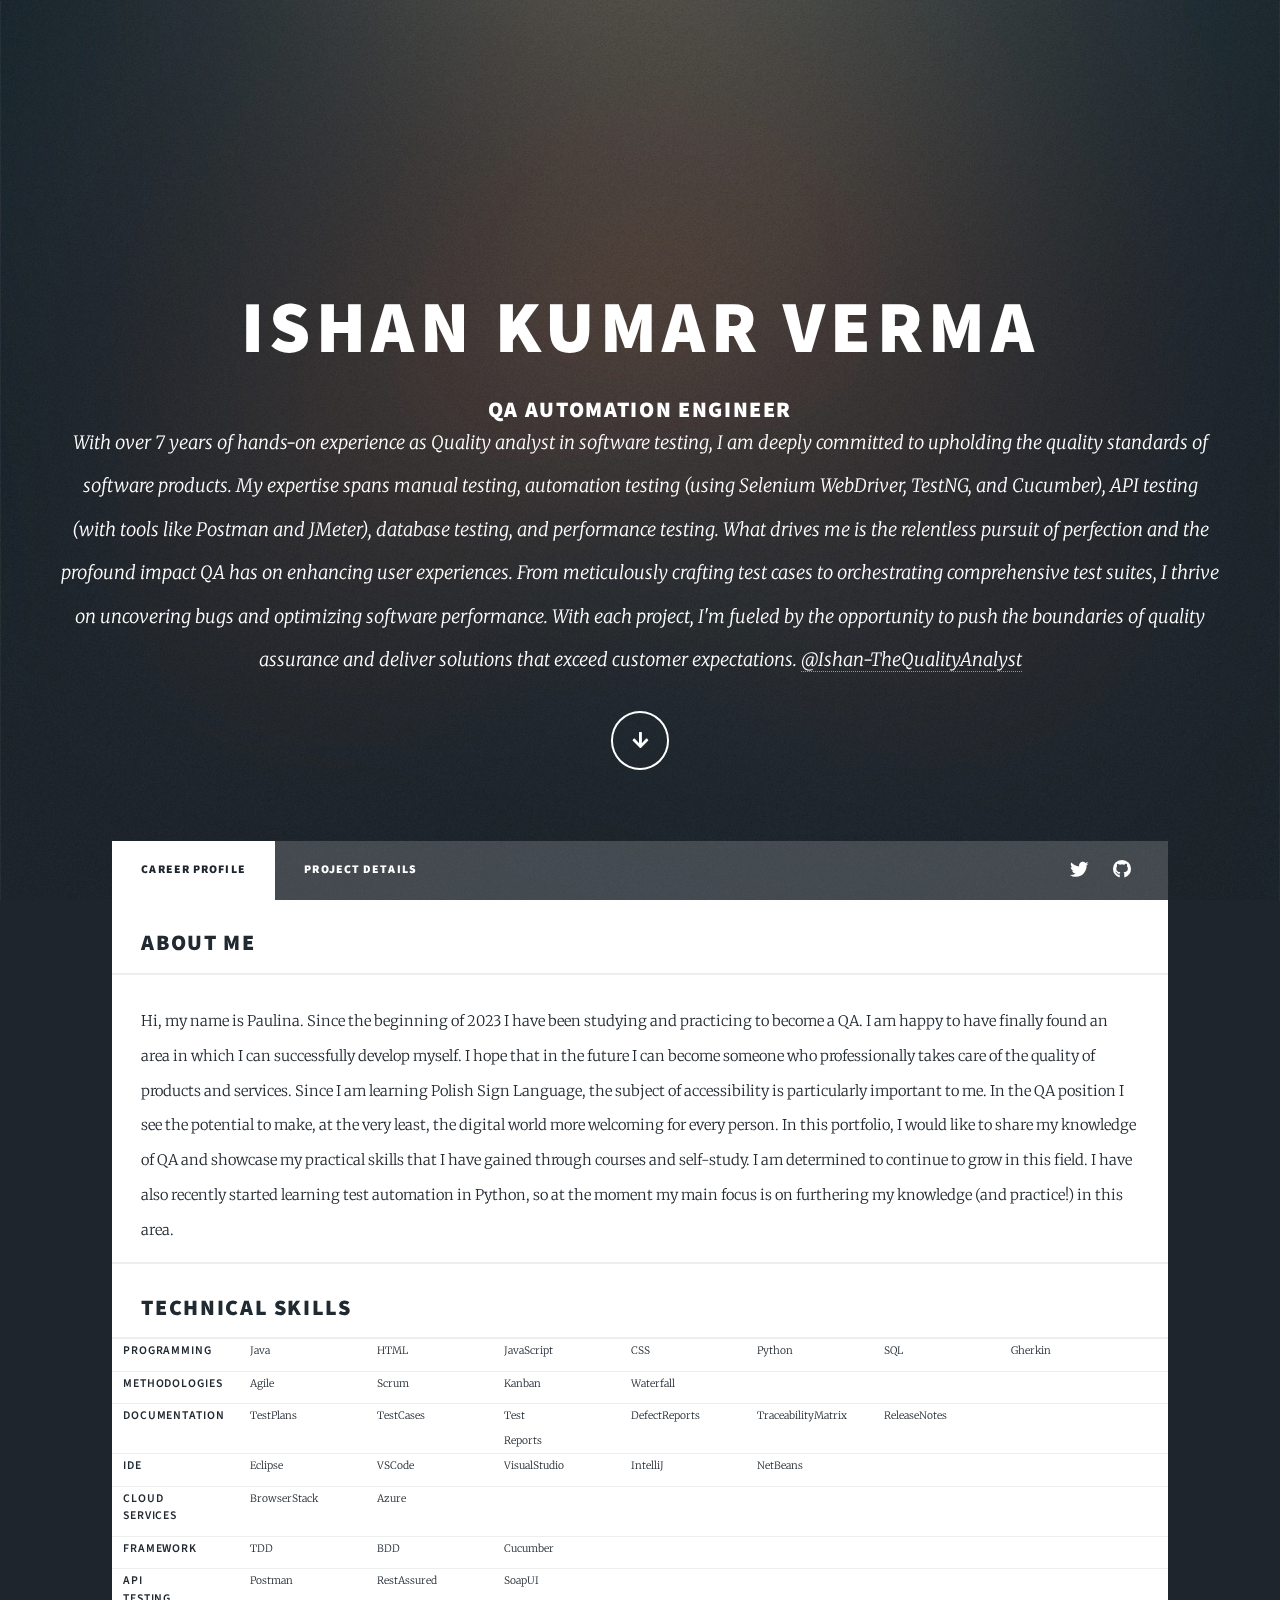
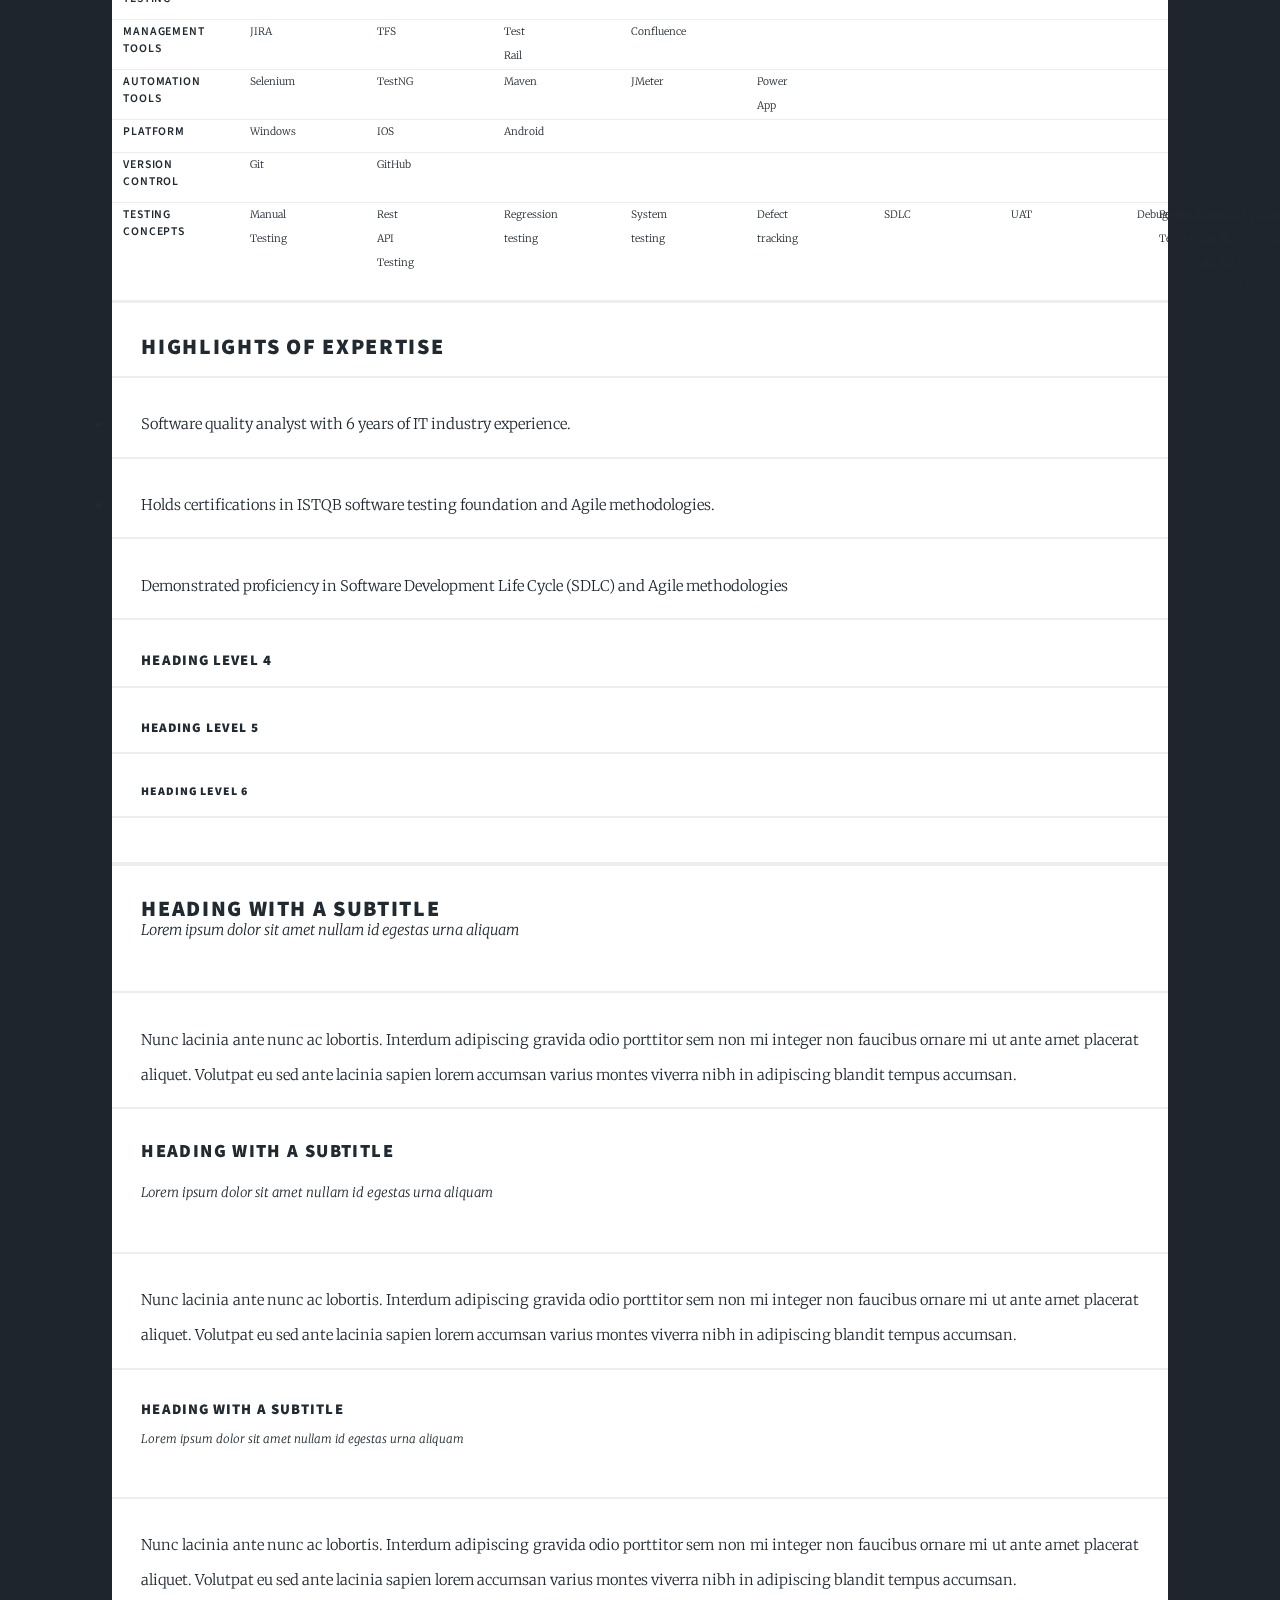
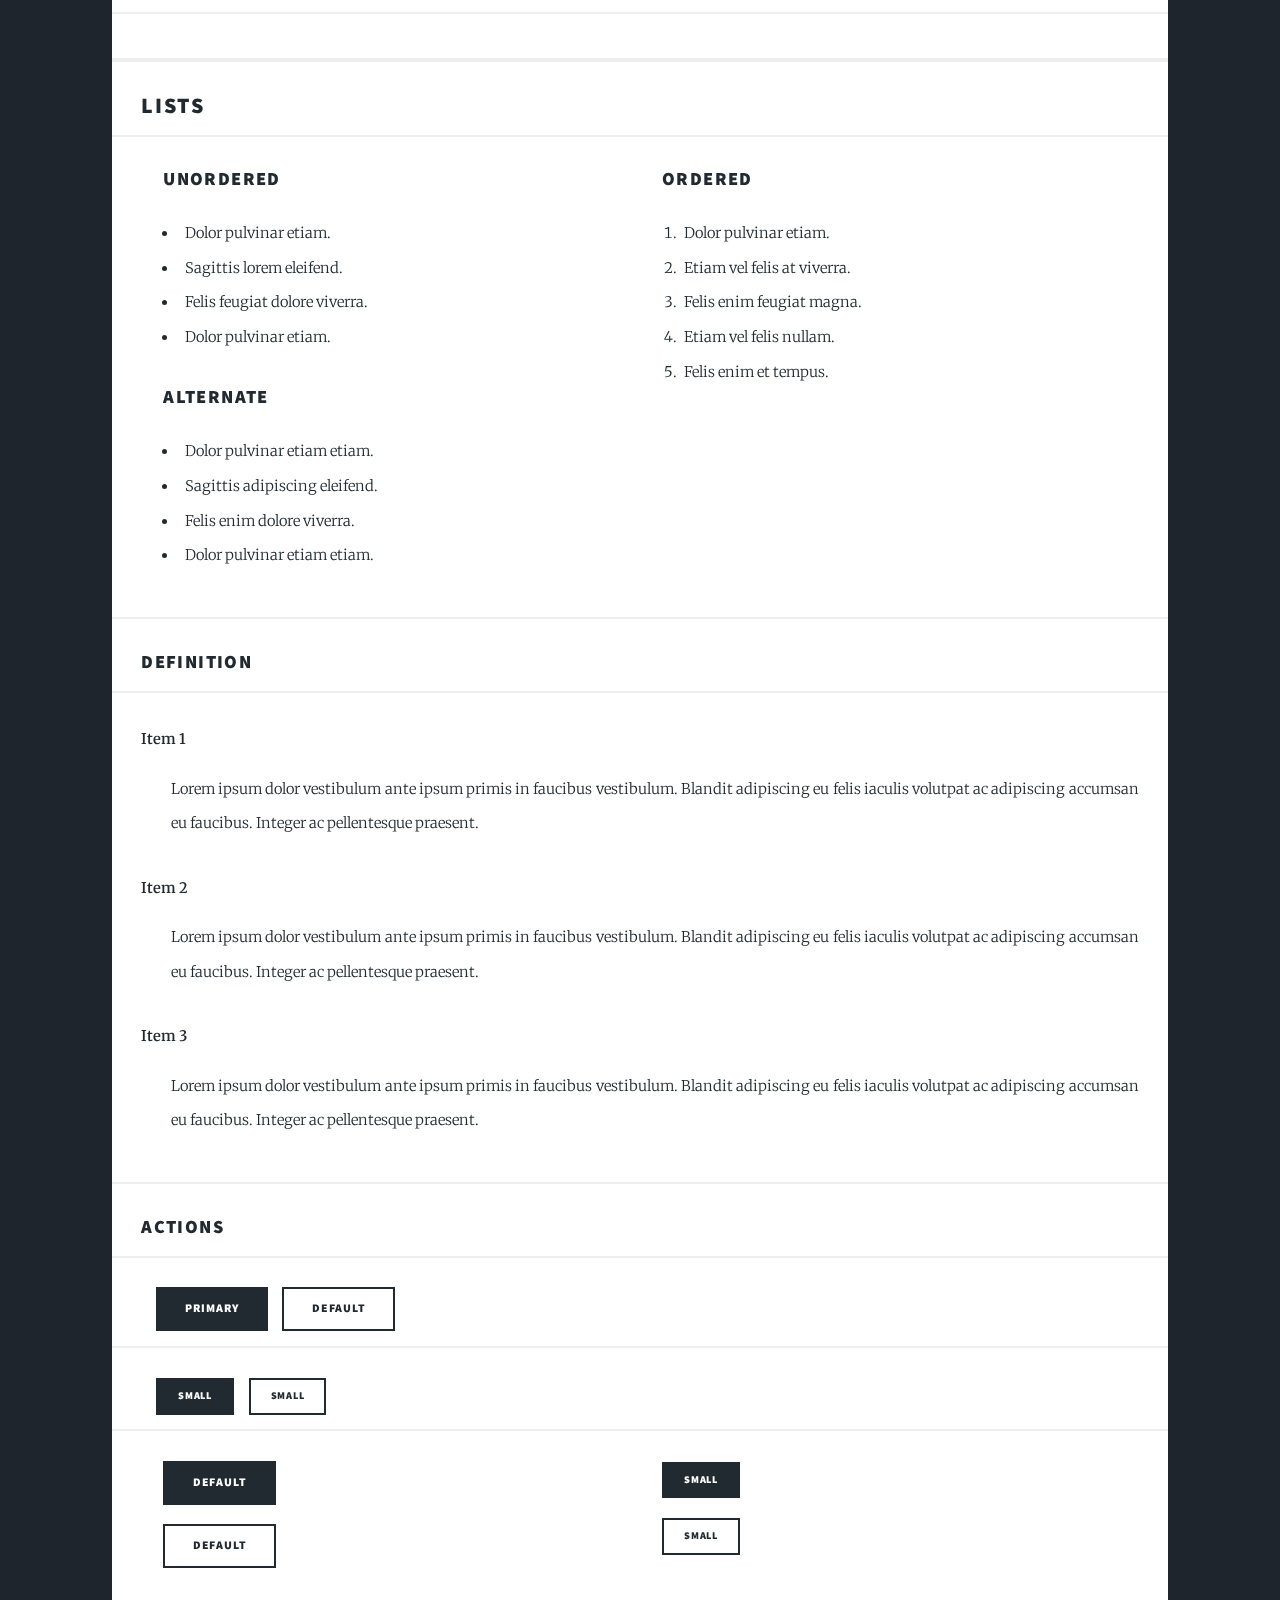
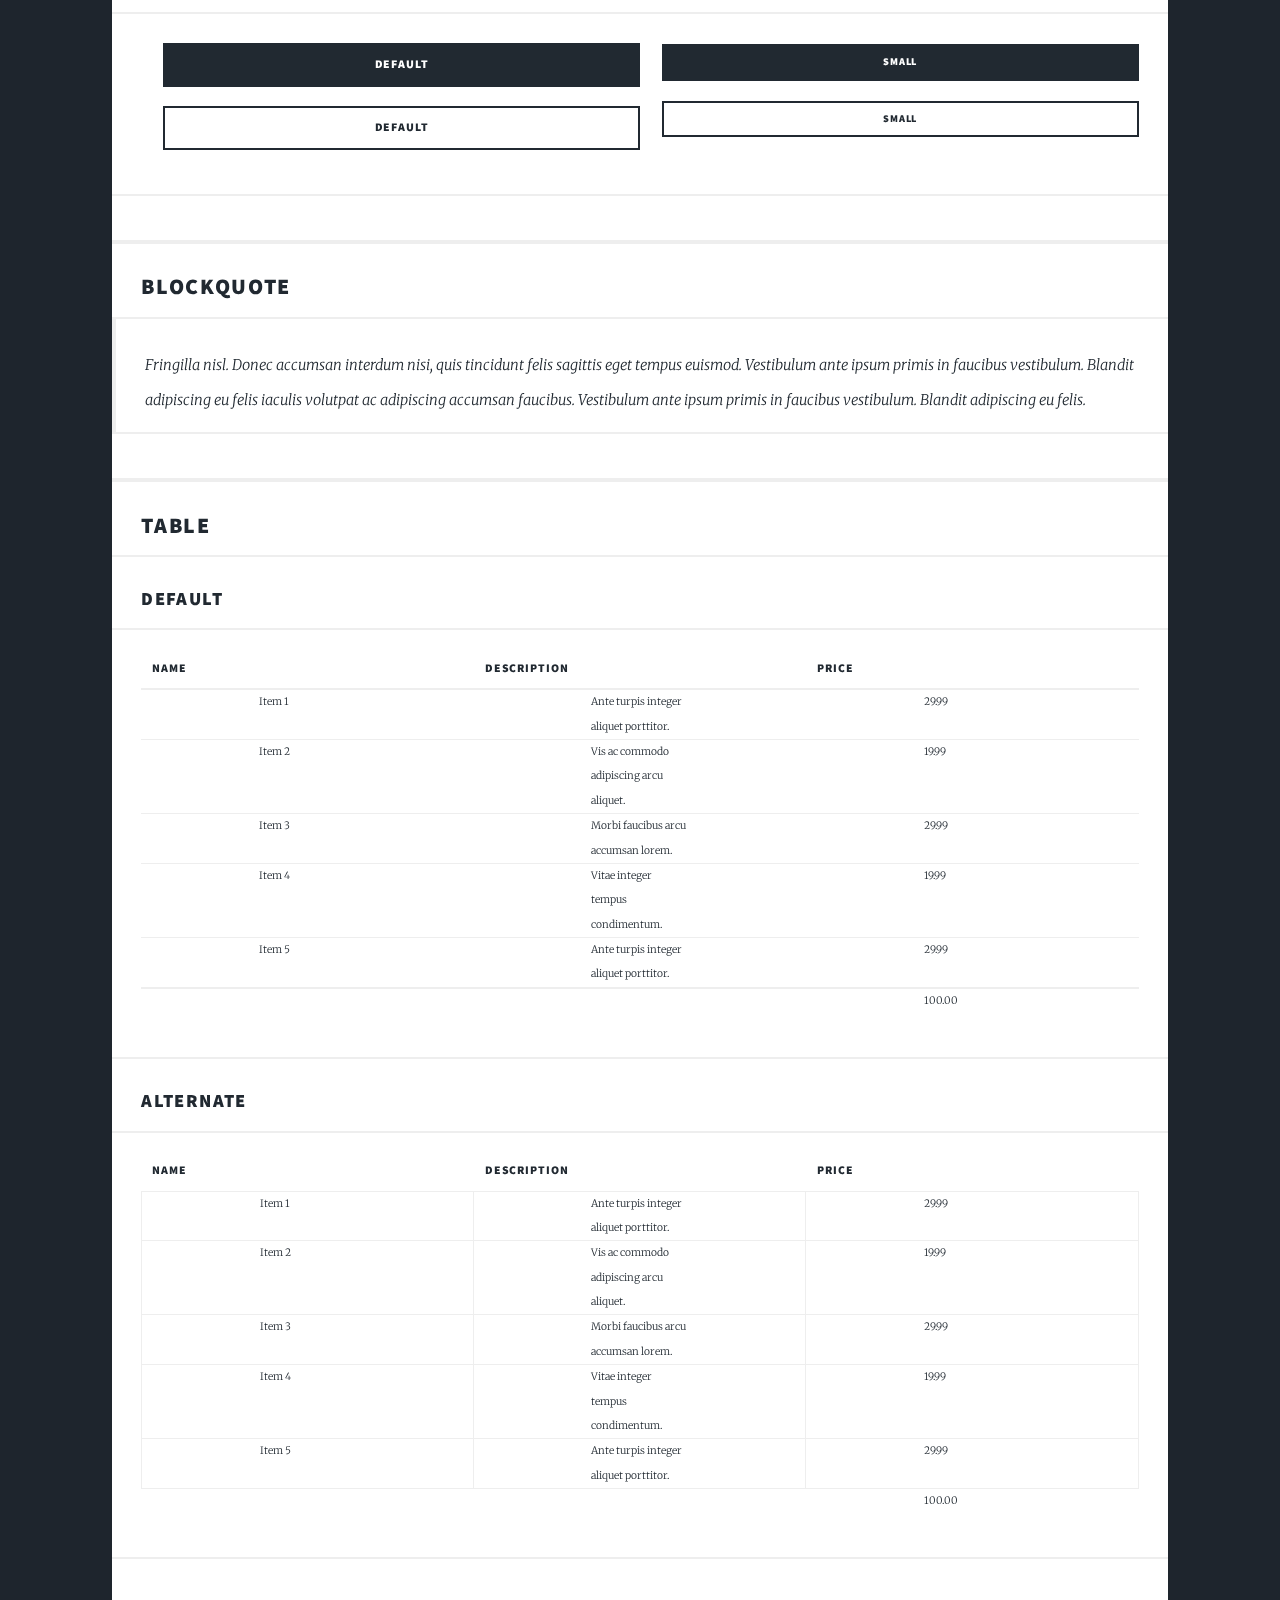
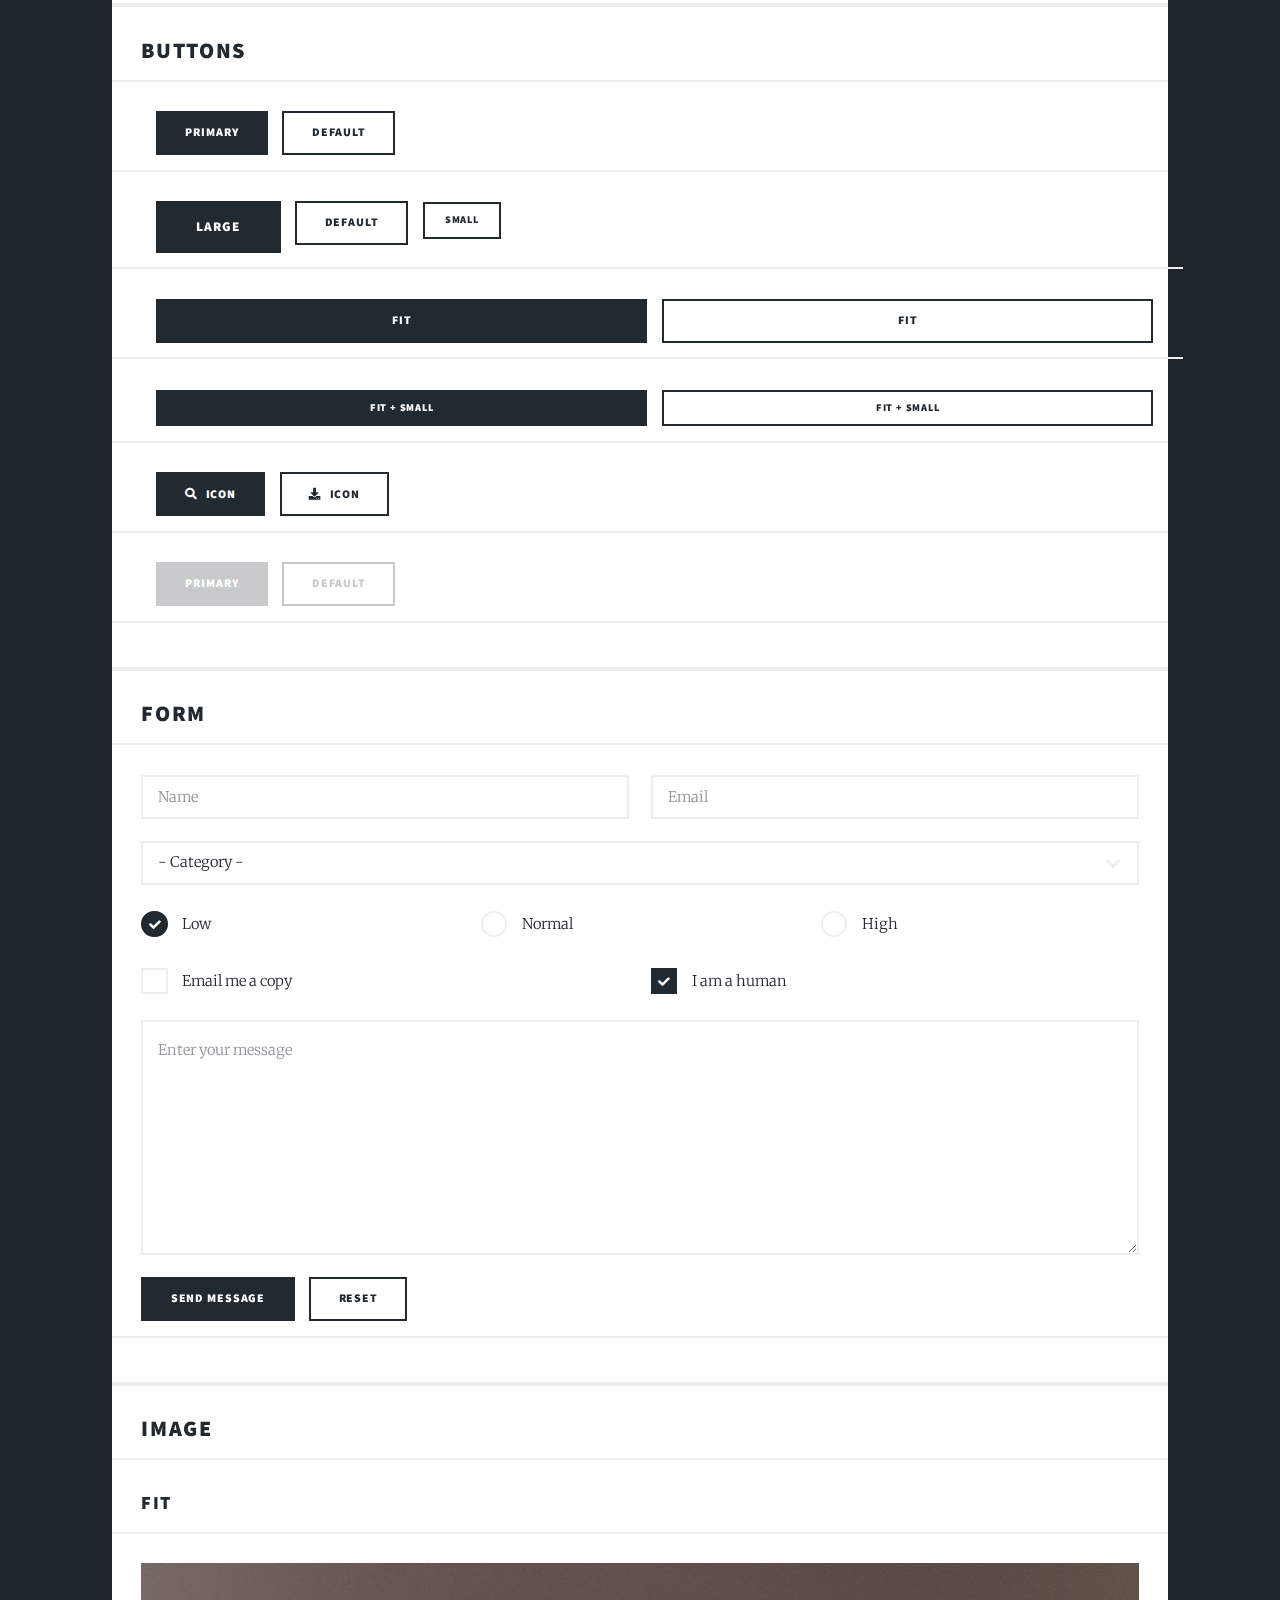
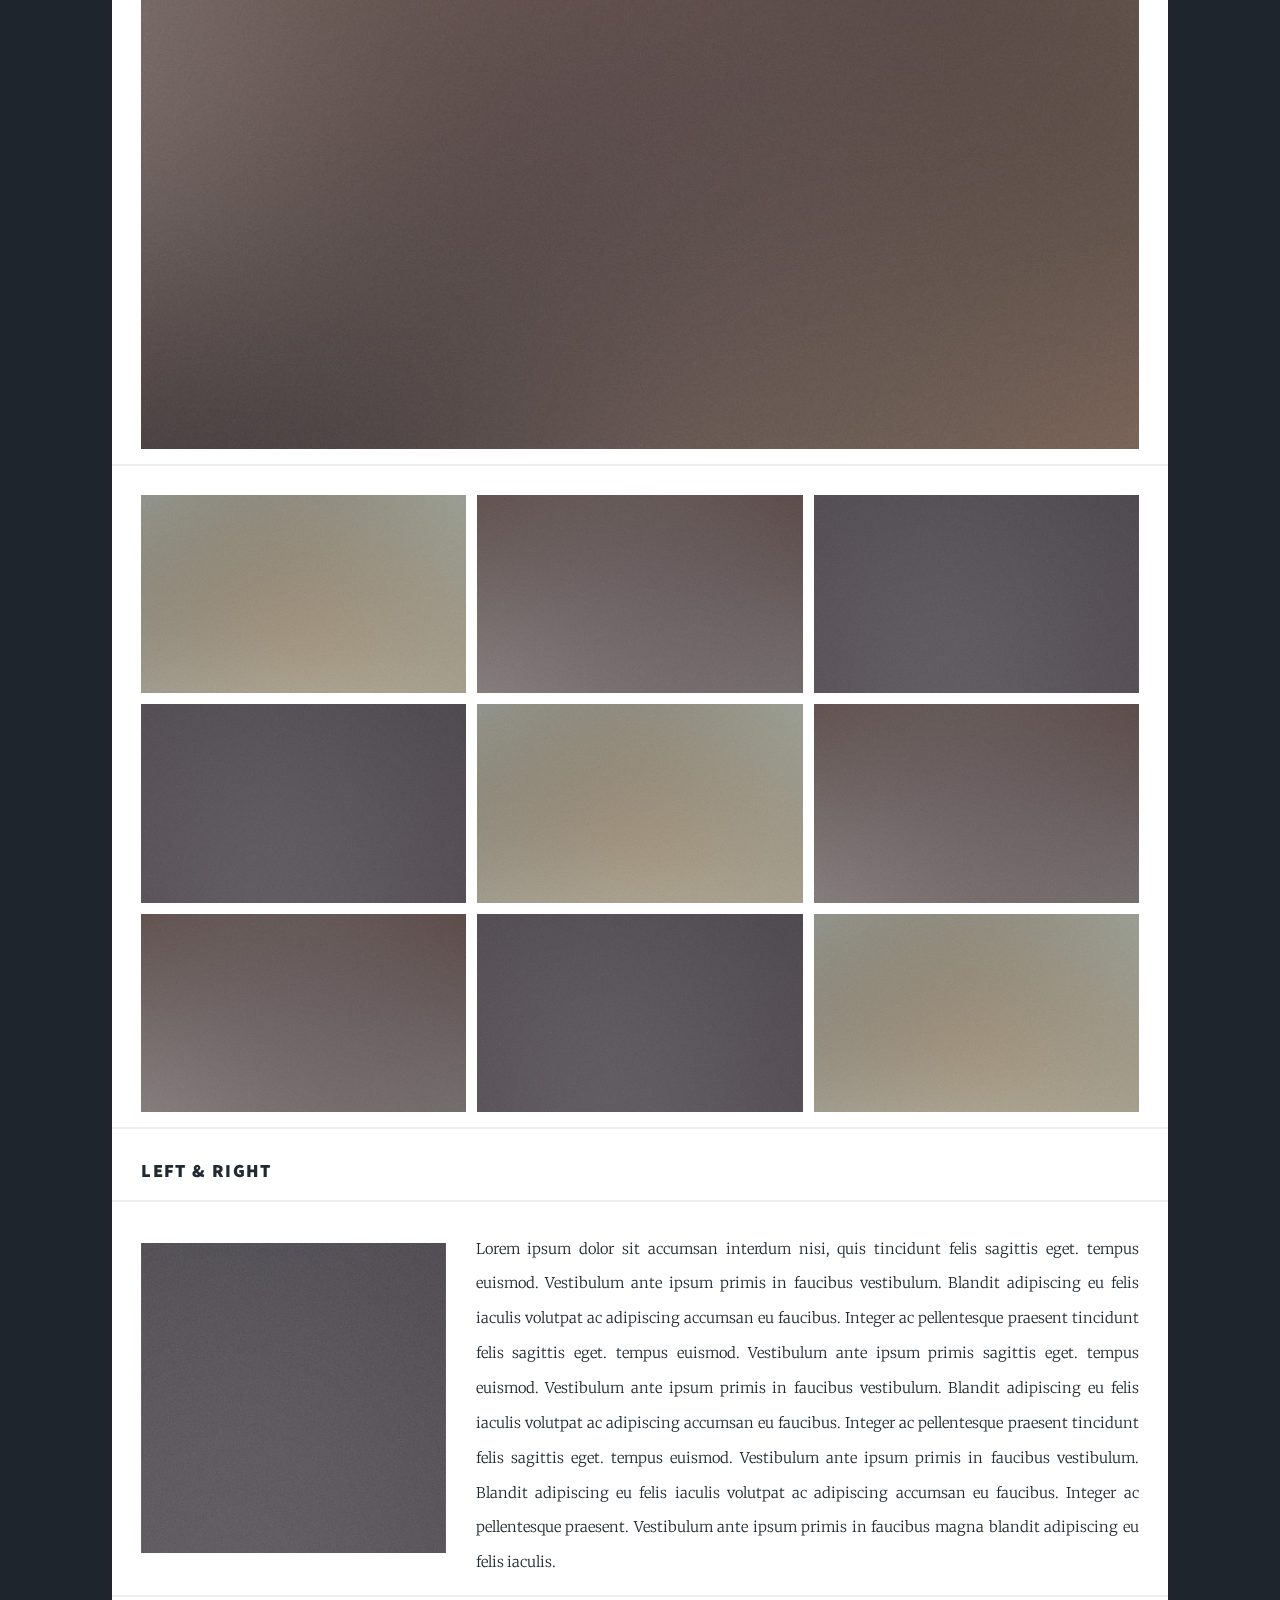
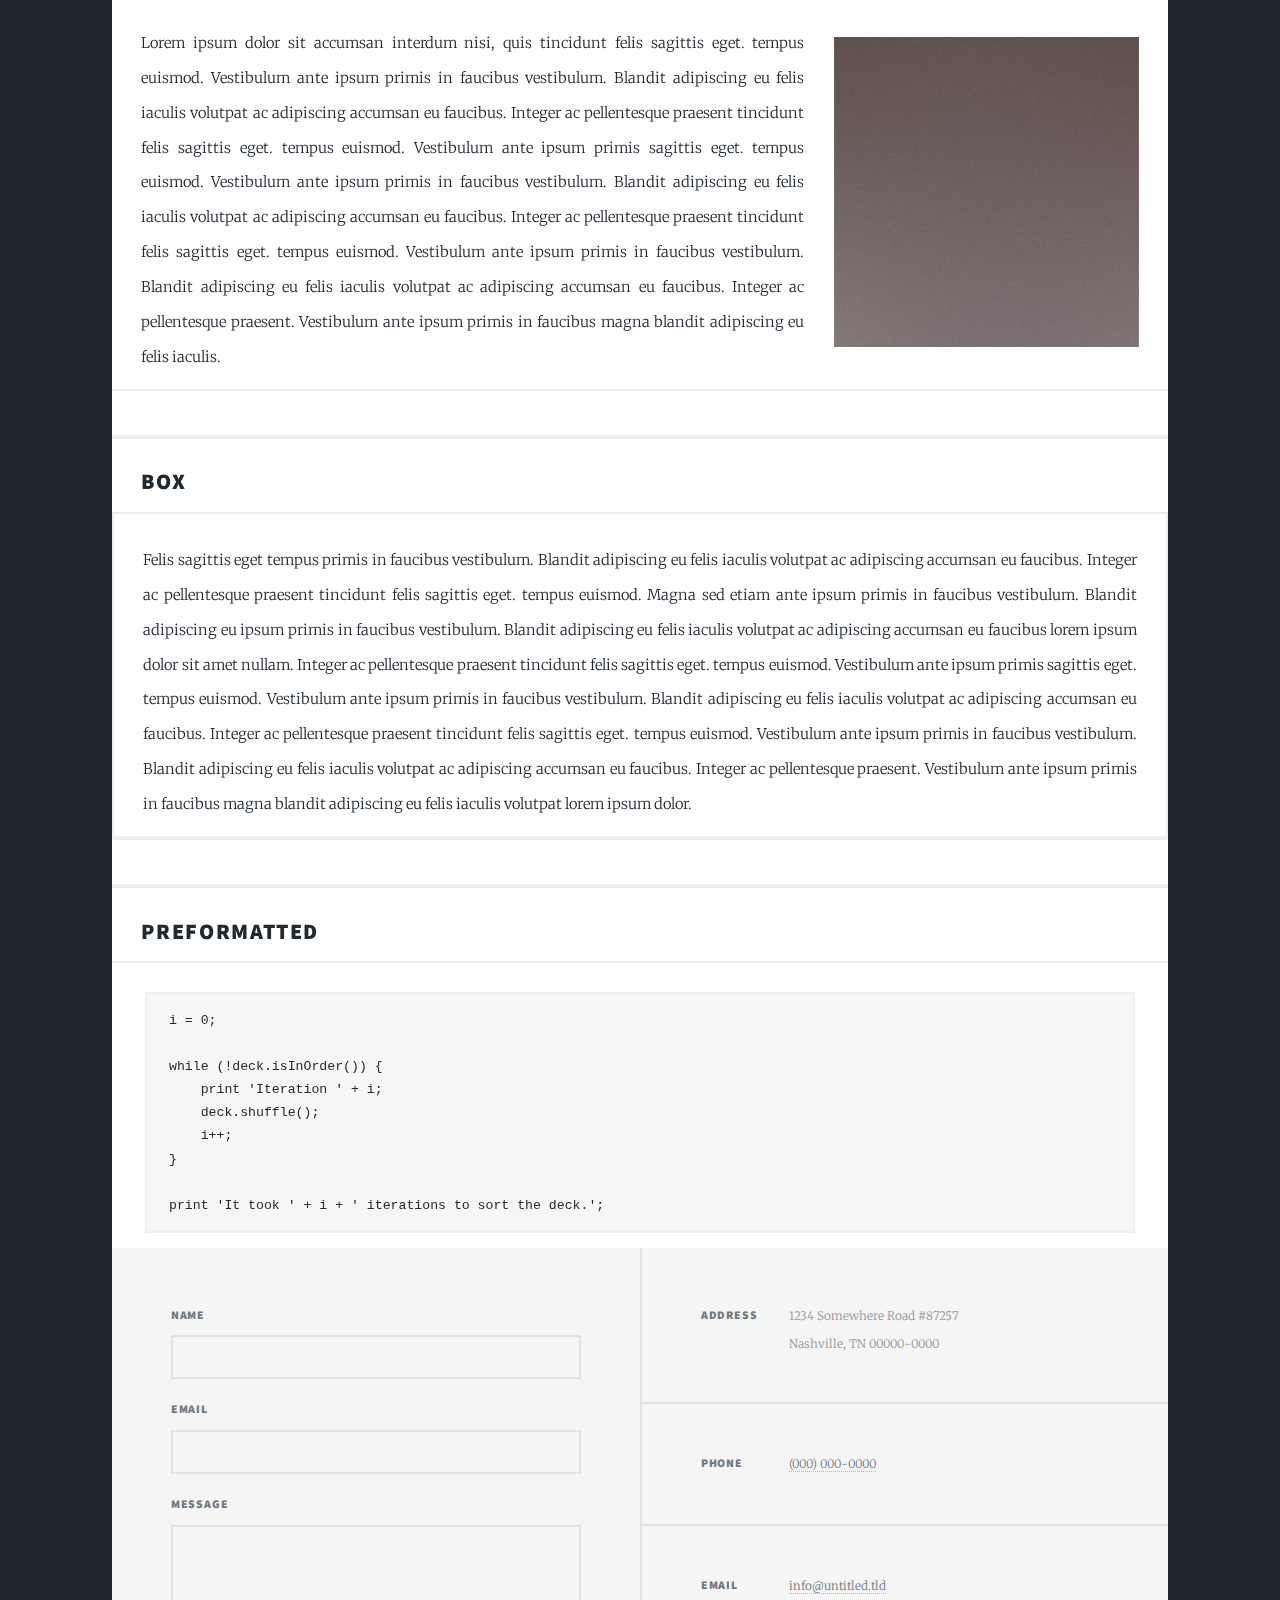
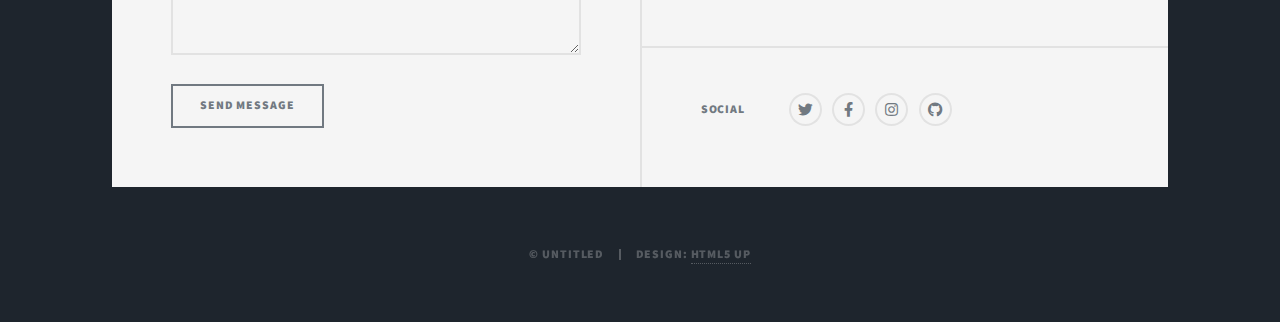
==== elements.html @ 91f259fd "First Commit" ====
<!DOCTYPE HTML>
<!--
	Massively by HTML5 UP
	html5up.net | @ajlkn
	Free for personal and commercial use under the CCA 3.0 license (html5up.net/license)
-->
<html>
	<head>
		<title>Ishan Verma - ISTQB Certfied Quality Analyst</title>
		<meta charset="utf-8" />
		<meta name="viewport" content="width=device-width, initial-scale=1, user-scalable=no" />
		<link rel="stylesheet" href="assets/css/main.css" />
		<noscript><link rel="stylesheet" href="assets/css/noscript.css" /></noscript>
	</head>
	<body class="is-preload">

		<!-- Wrapper -->
			<div id="wrapper">

				<!-- Intro -->
				<div id="intro">
					<h1>Ishan Kumar Verma</h1>
					<h2>QA AUTOMATION ENGINEER</h2>
					<p>With over 7 years of hands-on experience as Quality analyst in software testing, 
						I am deeply committed to upholding the quality standards of software products.
						My expertise spans manual testing, automation testing (using Selenium WebDriver, TestNG,
						and Cucumber), API testing (with tools like Postman and JMeter), database testing, and 
						performance testing. What drives me is the relentless pursuit of perfection and the 
						profound impact QA has on enhancing user experiences. From meticulously crafting test
						cases to orchestrating comprehensive test suites, I thrive on uncovering bugs and optimizing
						software performance. With each project, I'm fueled by the opportunity to 
						push the boundaries of quality assurance and deliver solutions that exceed customer expectations.
					<a href="https://www.linkedin.com/in/ishanverma1806/">@Ishan-TheQualityAnalyst</a>
					</p>
					<ul class="actions">
						<li><a href="#header" class="button icon solid solo fa-arrow-down scrolly">Continue</a></li>
					</ul>
				</div>

				<!-- Nav -->
					<nav id="nav">
						<ul class="links">
							<li class="active"><a href="elements.html">Career Profile</a></li>
							<li><a href="index.html">Project Details</a></li>
							<!--<li><a href="generic.html">Generic Page</a></li>-->
						</ul>
						<ul class="icons">
							<li><a href="#" class="icon brands fa-twitter"><span class="label">Twitter</span></a></li>
							<li><a href="#" class="icon brands fa-github"><span class="label">GitHub</span></a></li>
						</ul>
					</nav>

				<!-- Main -->
					<div id="main">

						<!-- Post -->
							<!--<section class="post">
								<header class="major">
									<h1>Elements<br />
									Reference</h1>
								</header> -->

								<!--Career Profile detail Information-->
								<h2>About Me</h2>
								<div>Hi, my name is Paulina. Since the beginning of 2023 I have been studying and practicing to become a QA.
									I am happy to have finally found an area in which I can successfully develop myself. I hope that in the
									future I can become someone who professionally takes care of the quality of products and services. 
									Since I am learning Polish Sign Language, the subject of accessibility is particularly important to me.
									In the QA position I see the potential to make, at the very least, the digital world more welcoming for
									every person. In this portfolio, I would like to share my knowledge of QA and showcase my practical 
									skills that I have gained through courses and self-study. I am determined to continue to grow in this
									field. I have also recently started learning test automation in Python,
									so at the moment my main focus is on furthering my knowledge (and practice!) in this area.</div>
								<!-- Text stuff -->
									<h2>Technical Skills</h2>
									<table>
										<tr>
										  <th class="mainGrp"><b>Programming</b></th>
										  <td>Java</td>
										  <td>HTML</td>
										  <td>JavaScript</td>
										  <td>CSS</td>
										  <td>Python</td>
										  <td>SQL</td>
										  <td>Gherkin</td>
										</tr>
										<tr>
										  <th><b>Methodologies</b></th>
										  <td>Agile</td>
										  <td>Scrum</td>
										  <td>Kanban</td>
										  <td>Waterfall</td>
										 
										</tr>
										
										<tr>
											<th><b>Documentation</b></th>
											<td>TestPlans</td>
											<td>TestCases</td>
											<td>Test Reports</td>
											<td>DefectReports</td>
											<td>TraceabilityMatrix</td>
											<td>ReleaseNotes</td>
											
											<td></td>
										</tr>
										<tr>
											<th><b>IDE</b></th>
											<td>Eclipse</td>
											<td>VSCode</td>
											<td>VisualStudio</td>
											<td>IntelliJ</td>
											<td>NetBeans</td>
										</tr>
										<th><b>Cloud Services</b></th>
											<td>BrowserStack</td>
											<td>Azure</td>
										  </tr>
										  <tr>
											<th><b>Framework</b></th>
											<td>TDD</td>
											<td>BDD</td>
											<td>Cucumber</td>
										  </tr>
									  
										  <tr>
											  <th><b>API Testing</b></th>
												<td>Postman</td>
												<td>RestAssured</td>
												<td>SoapUI</td>
										  </tr>
										  <tr>
											  <th><b>Management Tools</b></th>
											  <td>JIRA</td>
											  <td>TFS</td>
											  <td>Test Rail</td>
											  <td>Confluence</td>
										  </tr>
										  <tr>
											  <th><b>Automation tools</b></th>
											  <td>Selenium</td>
											  <td>TestNG</td>
											  <td>Maven</td>
											  <td>JMeter</td>
											  <td>Power App</td>
										  </tr>
										  <tr>
											  <th><b>Platform</b></th>
											  <td>Windows</td>
											  <td>IOS</td>
											  <td>Android</td>
										  </tr>
										  <tr>
											<th><b>Version Control</b></th>
											<td>Git</td>
											<td>GitHub</td>
										  </tr>
										  <tr>
											<th><b>Testing Concepts</b></th>
											<td>Manual Testing</td>
											<td>Rest API Testing</td>
											<td>Regression testing</td>
											<td>System testing</td>
											<td>Defect tracking</td>
											<td>SDLC</td>
											<td>UAT</td>
											<td>Debugging</td>
											<td>Performance Testing</td>
											<td>Unit testing</td>
											<td>Root cause analysis</td>
											<td>End To End Testing</td>
											<td>Functional Testing</td>
											<td>Software Configuration</td>
										  </tr>
									  </table>
									<!--<hr />-->
									<h2>Highlights Of Expertise</h2>
									  <li>Software quality analyst with 6 years of IT industry experience.</li>
									<li>Holds certifications in ISTQB software testing foundation and Agile methodologies.</li>
									<ul>Demonstrated proficiency in Software Development Life Cycle (SDLC) and Agile methodologies</ul>
									<h4>Heading Level 4</h4>
									<h5>Heading Level 5</h5>
									<h6>Heading Level 6</h6>
									<hr />
									<header>
										<h2>Heading with a Subtitle</h2>
										<p>Lorem ipsum dolor sit amet nullam id egestas urna aliquam</p>
									</header>
									<p>Nunc lacinia ante nunc ac lobortis. Interdum adipiscing gravida odio porttitor sem non mi integer non faucibus ornare mi ut ante amet placerat aliquet. Volutpat eu sed ante lacinia sapien lorem accumsan varius montes viverra nibh in adipiscing blandit tempus accumsan.</p>
									<header>
										<h3>Heading with a Subtitle</h3>
										<p>Lorem ipsum dolor sit amet nullam id egestas urna aliquam</p>
									</header>
									<p>Nunc lacinia ante nunc ac lobortis. Interdum adipiscing gravida odio porttitor sem non mi integer non faucibus ornare mi ut ante amet placerat aliquet. Volutpat eu sed ante lacinia sapien lorem accumsan varius montes viverra nibh in adipiscing blandit tempus accumsan.</p>
									<header>
										<h4>Heading with a Subtitle</h4>
										<p>Lorem ipsum dolor sit amet nullam id egestas urna aliquam</p>
									</header>
									<p>Nunc lacinia ante nunc ac lobortis. Interdum adipiscing gravida odio porttitor sem non mi integer non faucibus ornare mi ut ante amet placerat aliquet. Volutpat eu sed ante lacinia sapien lorem accumsan varius montes viverra nibh in adipiscing blandit tempus accumsan.</p>

									<hr />

								<!-- Lists -->
									<h2>Lists</h2>
									<div class="row">
										<div class="col-6 col-12-small">

											<h3>Unordered</h3>
											<ul>
												<li>Dolor pulvinar etiam.</li>
												<li>Sagittis lorem eleifend.</li>
												<li>Felis feugiat dolore viverra.</li>
												<li>Dolor pulvinar etiam.</li>
											</ul>

											<h3>Alternate</h3>
											<ul class="alt">
												<li>Dolor pulvinar etiam etiam.</li>
												<li>Sagittis adipiscing eleifend.</li>
												<li>Felis enim dolore viverra.</li>
												<li>Dolor pulvinar etiam etiam.</li>
											</ul>

										</div>
										<div class="col-6 col-12-small">

											<h3>Ordered</h3>
											<ol>
												<li>Dolor pulvinar etiam.</li>
												<li>Etiam vel felis at viverra.</li>
												<li>Felis enim feugiat magna.</li>
												<li>Etiam vel felis nullam.</li>
												<li>Felis enim et tempus.</li>
											</ol>
											<!--
											<h3>Icons</h3>
											</ul>
											<ul class="icons alt">
												<li><a href="#" class="icon brands alt fa-twitter"><span class="label">Twitter</span></a></li>
												<li><a href="#" class="icon brands alt fa-facebook-f"><span class="label">Facebook</span></a></li>
												<li><a href="#" class="icon brands alt fa-instagram"><span class="label">Instagram</span></a></li>
												<li><a href="#" class="icon brands alt fa-github"><span class="label">Github</span></a></li>
												<li><a href="#" class="icon brands alt fa-dribbble"><span class="label">Dribbble</span></a></li>
											</ul>
											-->
										</div>
									</div>
									<h3>Definition</h3>
									<dl>
										<dt>Item 1</dt>
										<dd>
											<p>Lorem ipsum dolor vestibulum ante ipsum primis in faucibus vestibulum. Blandit adipiscing eu felis iaculis volutpat ac adipiscing accumsan eu faucibus. Integer ac pellentesque praesent.</p>
										</dd>
										<dt>Item 2</dt>
										<dd>
											<p>Lorem ipsum dolor vestibulum ante ipsum primis in faucibus vestibulum. Blandit adipiscing eu felis iaculis volutpat ac adipiscing accumsan eu faucibus. Integer ac pellentesque praesent.</p>
										</dd>
										<dt>Item 3</dt>
										<dd>
											<p>Lorem ipsum dolor vestibulum ante ipsum primis in faucibus vestibulum. Blandit adipiscing eu felis iaculis volutpat ac adipiscing accumsan eu faucibus. Integer ac pellentesque praesent.</p>
										</dd>
									</dl>

									<h3>Actions</h3>
									<ul class="actions">
										<li><a href="#" class="button primary">Primary</a></li>
										<li><a href="#" class="button">Default</a></li>
									</ul>
									<ul class="actions small">
										<li><a href="#" class="button primary small">Small</a></li>
										<li><a href="#" class="button small">Small</a></li>
									</ul>
									<div class="row">
										<div class="col-6 col-12-small">
											<ul class="actions stacked">
												<li><a href="#" class="button primary">Default</a></li>
												<li><a href="#" class="button">Default</a></li>
											</ul>
										</div>
										<div class="col-6 col-12-small">
											<ul class="actions stacked">
												<li><a href="#" class="button primary small">Small</a></li>
												<li><a href="#" class="button small">Small</a></li>
											</ul>
										</div>
									</div>
									<div class="row">
										<div class="col-6 col-12-small">
											<ul class="actions stacked">
												<li><a href="#" class="button primary fit">Default</a></li>
												<li><a href="#" class="button fit">Default</a></li>
											</ul>
										</div>
										<div class="col-6 col-12-small">
											<ul class="actions stacked">
												<li><a href="#" class="button primary small fit">Small</a></li>
												<li><a href="#" class="button small fit">Small</a></li>
											</ul>
										</div>
									</div>

									<hr />

								<!-- Blockquote -->
									<h2>Blockquote</h2>
									<blockquote>Fringilla nisl. Donec accumsan interdum nisi, quis tincidunt felis sagittis eget tempus euismod. Vestibulum ante ipsum primis in faucibus vestibulum. Blandit adipiscing eu felis iaculis volutpat ac adipiscing accumsan faucibus. Vestibulum ante ipsum primis in faucibus vestibulum. Blandit adipiscing eu felis.</blockquote>

									<hr />

								<!-- Table -->
									<h2>Table</h2>

									<h3>Default</h3>
									<div class="table-wrapper">
										<table>
											<thead>
												<tr>
													<th>Name</th>
													<th>Description</th>
													<th>Price</th>
												</tr>
											</thead>
											<tbody>
												<tr>
													<td>Item 1</td>
													<td>Ante turpis integer aliquet porttitor.</td>
													<td>29.99</td>
												</tr>
												<tr>
													<td>Item 2</td>
													<td>Vis ac commodo adipiscing arcu aliquet.</td>
													<td>19.99</td>
												</tr>
												<tr>
													<td>Item 3</td>
													<td> Morbi faucibus arcu accumsan lorem.</td>
													<td>29.99</td>
												</tr>
												<tr>
													<td>Item 4</td>
													<td>Vitae integer tempus condimentum.</td>
													<td>19.99</td>
												</tr>
												<tr>
													<td>Item 5</td>
													<td>Ante turpis integer aliquet porttitor.</td>
													<td>29.99</td>
												</tr>
											</tbody>
											<tfoot>
												<tr>
													<td colspan="2"></td>
													<td>100.00</td>
												</tr>
											</tfoot>
										</table>
									</div>

									<h3>Alternate</h3>
									<div class="table-wrapper">
										<table class="alt">
											<thead>
												<tr>
													<th>Name</th>
													<th>Description</th>
													<th>Price</th>
												</tr>
											</thead>
											<tbody>
												<tr>
													<td>Item 1</td>
													<td>Ante turpis integer aliquet porttitor.</td>
													<td>29.99</td>
												</tr>
												<tr>
													<td>Item 2</td>
													<td>Vis ac commodo adipiscing arcu aliquet.</td>
													<td>19.99</td>
												</tr>
												<tr>
													<td>Item 3</td>
													<td> Morbi faucibus arcu accumsan lorem.</td>
													<td>29.99</td>
												</tr>
												<tr>
													<td>Item 4</td>
													<td>Vitae integer tempus condimentum.</td>
													<td>19.99</td>
												</tr>
												<tr>
													<td>Item 5</td>
													<td>Ante turpis integer aliquet porttitor.</td>
													<td>29.99</td>
												</tr>
											</tbody>
											<tfoot>
												<tr>
													<td colspan="2"></td>
													<td>100.00</td>
												</tr>
											</tfoot>
										</table>
									</div>

									<hr />

								<!-- Buttons -->
									<h2>Buttons</h2>
									<ul class="actions">
										<li><a href="#" class="button primary">Primary</a></li>
										<li><a href="#" class="button">Default</a></li>
									</ul>
									<ul class="actions">
										<li><a href="#" class="button primary large">Large</a></li>
										<li><a href="#" class="button">Default</a></li>
										<li><a href="#" class="button small">Small</a></li>
									</ul>
									<ul class="actions fit">
										<li><a href="#" class="button primary fit">Fit</a></li>
										<li><a href="#" class="button fit">Fit</a></li>
									</ul>
									<ul class="actions fit small">
										<li><a href="#" class="button primary fit small">Fit + Small</a></li>
										<li><a href="#" class="button fit small">Fit + Small</a></li>
									</ul>
									<ul class="actions">
										<li><a href="#" class="button primary icon solid fa-search">Icon</a></li>
										<li><a href="#" class="button icon solid fa-download">Icon</a></li>
									</ul>
									<ul class="actions">
										<li><span class="button primary disabled">Primary</span></li>
										<li><span class="button disabled">Default</span></li>
									</ul>

									<hr />

								<!-- Form -->
									<h2>Form</h2>

									<form method="post" action="#">
										<div class="row gtr-uniform">
											<div class="col-6 col-12-xsmall">
												<input type="text" name="demo-name" id="demo-name" value="" placeholder="Name" />
											</div>
											<div class="col-6 col-12-xsmall">
												<input type="email" name="demo-email" id="demo-email" value="" placeholder="Email" />
											</div>
											<!-- Break -->
											<div class="col-12">
												<select name="demo-category" id="demo-category">
													<option value="">- Category -</option>
													<option value="1">Manufacturing</option>
													<option value="1">Shipping</option>
													<option value="1">Administration</option>
													<option value="1">Human Resources</option>
												</select>
											</div>
											<!-- Break -->
											<div class="col-4 col-12-small">
												<input type="radio" id="demo-priority-low" name="demo-priority" checked>
												<label for="demo-priority-low">Low</label>
											</div>
											<div class="col-4 col-12-small">
												<input type="radio" id="demo-priority-normal" name="demo-priority">
												<label for="demo-priority-normal">Normal</label>
											</div>
											<div class="col-4 col-12-small">
												<input type="radio" id="demo-priority-high" name="demo-priority">
												<label for="demo-priority-high">High</label>
											</div>
											<!-- Break -->
											<div class="col-6 col-12-small">
												<input type="checkbox" id="demo-copy" name="demo-copy">
												<label for="demo-copy">Email me a copy</label>
											</div>
											<div class="col-6 col-12-small">
												<input type="checkbox" id="demo-human" name="demo-human" checked>
												<label for="demo-human">I am a human</label>
											</div>
											<!-- Break -->
											<div class="col-12">
												<textarea name="demo-message" id="demo-message" placeholder="Enter your message" rows="6"></textarea>
											</div>
											<!-- Break -->
											<div class="col-12">
												<ul class="actions">
													<li><input type="submit" value="Send Message" class="primary" /></li>
													<li><input type="reset" value="Reset" /></li>
												</ul>
											</div>
										</div>
									</form>

									<hr />

								<!-- Image -->
									<h2>Image</h2>

									<h3>Fit</h3>
									<span class="image fit"><img src="images/pic01.jpg" alt="" /></span>
									<div class="box alt">
										<div class="row gtr-50 gtr-uniform">
											<div class="col-4"><span class="image fit"><img src="images/pic02.jpg" alt="" /></span></div>
											<div class="col-4"><span class="image fit"><img src="images/pic03.jpg" alt="" /></span></div>
											<div class="col-4"><span class="image fit"><img src="images/pic04.jpg" alt="" /></span></div>
											<!-- Break -->
											<div class="col-4"><span class="image fit"><img src="images/pic04.jpg" alt="" /></span></div>
											<div class="col-4"><span class="image fit"><img src="images/pic02.jpg" alt="" /></span></div>
											<div class="col-4"><span class="image fit"><img src="images/pic03.jpg" alt="" /></span></div>
											<!-- Break -->
											<div class="col-4"><span class="image fit"><img src="images/pic03.jpg" alt="" /></span></div>
											<div class="col-4"><span class="image fit"><img src="images/pic04.jpg" alt="" /></span></div>
											<div class="col-4"><span class="image fit"><img src="images/pic02.jpg" alt="" /></span></div>
										</div>
									</div>

									<h3>Left &amp; Right</h3>
									<p><span class="image left"><img src="images/pic08.jpg" alt="" /></span>Lorem ipsum dolor sit accumsan interdum nisi, quis tincidunt felis sagittis eget. tempus euismod. Vestibulum ante ipsum primis in faucibus vestibulum. Blandit adipiscing eu felis iaculis volutpat ac adipiscing accumsan eu faucibus. Integer ac pellentesque praesent tincidunt felis sagittis eget. tempus euismod. Vestibulum ante ipsum primis sagittis eget. tempus euismod. Vestibulum ante ipsum primis in faucibus vestibulum. Blandit adipiscing eu felis iaculis volutpat ac adipiscing accumsan eu faucibus. Integer ac pellentesque praesent tincidunt felis sagittis eget. tempus euismod. Vestibulum ante ipsum primis in faucibus vestibulum. Blandit adipiscing eu felis iaculis volutpat ac adipiscing accumsan eu faucibus. Integer ac pellentesque praesent. Vestibulum ante ipsum primis in faucibus magna blandit adipiscing eu felis iaculis.</p>
									<p><span class="image right"><img src="images/pic09.jpg" alt="" /></span>Lorem ipsum dolor sit accumsan interdum nisi, quis tincidunt felis sagittis eget. tempus euismod. Vestibulum ante ipsum primis in faucibus vestibulum. Blandit adipiscing eu felis iaculis volutpat ac adipiscing accumsan eu faucibus. Integer ac pellentesque praesent tincidunt felis sagittis eget. tempus euismod. Vestibulum ante ipsum primis sagittis eget. tempus euismod. Vestibulum ante ipsum primis in faucibus vestibulum. Blandit adipiscing eu felis iaculis volutpat ac adipiscing accumsan eu faucibus. Integer ac pellentesque praesent tincidunt felis sagittis eget. tempus euismod. Vestibulum ante ipsum primis in faucibus vestibulum. Blandit adipiscing eu felis iaculis volutpat ac adipiscing accumsan eu faucibus. Integer ac pellentesque praesent. Vestibulum ante ipsum primis in faucibus magna blandit adipiscing eu felis iaculis.</p>

									<hr />

								<!-- Box -->
									<h2>Box</h2>
									<div class="box">
										<p>Felis sagittis eget tempus primis in faucibus vestibulum. Blandit adipiscing eu felis iaculis volutpat ac adipiscing accumsan eu faucibus. Integer ac pellentesque praesent tincidunt felis sagittis eget. tempus euismod. Magna sed etiam ante ipsum primis in faucibus vestibulum. Blandit adipiscing eu ipsum primis in faucibus vestibulum. Blandit adipiscing eu felis iaculis volutpat ac adipiscing accumsan eu faucibus lorem ipsum dolor sit amet nullam. Integer ac pellentesque praesent tincidunt felis sagittis eget. tempus euismod. Vestibulum ante ipsum primis sagittis eget. tempus euismod. Vestibulum ante ipsum primis in faucibus vestibulum. Blandit adipiscing eu felis iaculis volutpat ac adipiscing accumsan eu faucibus. Integer ac pellentesque praesent tincidunt felis sagittis eget. tempus euismod. Vestibulum ante ipsum primis in faucibus vestibulum. Blandit adipiscing eu felis iaculis volutpat ac adipiscing accumsan eu faucibus. Integer ac pellentesque praesent. Vestibulum ante ipsum primis in faucibus magna blandit adipiscing eu felis iaculis volutpat lorem ipsum dolor.</p>
									</div>

									<hr />

								<!-- Preformatted Code -->
									<h2>Preformatted</h2>
									<pre><code>i = 0;

while (!deck.isInOrder()) {
    print 'Iteration ' + i;
    deck.shuffle();
    i++;
}

print 'It took ' + i + ' iterations to sort the deck.';
</code></pre>

							</section>

					</div>

				<!-- Footer -->
					<footer id="footer">
						<section>
							<form method="post" action="#">
								<div class="fields">
									<div class="field">
										<label for="name">Name</label>
										<input type="text" name="name" id="name" />
									</div>
									<div class="field">
										<label for="email">Email</label>
										<input type="text" name="email" id="email" />
									</div>
									<div class="field">
										<label for="message">Message</label>
										<textarea name="message" id="message" rows="3"></textarea>
									</div>
								</div>
								<ul class="actions">
									<li><input type="submit" value="Send Message" /></li>
								</ul>
							</form>
						</section>
						<section class="split contact">
							<section class="alt">
								<h3>Address</h3>
								<p>1234 Somewhere Road #87257<br />
								Nashville, TN 00000-0000</p>
							</section>
							<section>
								<h3>Phone</h3>
								<p><a href="#">(000) 000-0000</a></p>
							</section>
							<section>
								<h3>Email</h3>
								<p><a href="#">info@untitled.tld</a></p>
							</section>
							<section>
								<h3>Social</h3>
								<ul class="icons alt">
									<li><a href="#" class="icon brands alt fa-twitter"><span class="label">Twitter</span></a></li>
									<li><a href="#" class="icon brands alt fa-facebook-f"><span class="label">Facebook</span></a></li>
									<li><a href="#" class="icon brands alt fa-instagram"><span class="label">Instagram</span></a></li>
									<li><a href="#" class="icon brands alt fa-github"><span class="label">GitHub</span></a></li>
								</ul>
							</section>
						</section>
					</footer>

				<!-- Copyright -->
					<div id="copyright">
						<ul><li>&copy; Untitled</li><li>Design: <a href="https://html5up.net">HTML5 UP</a></li></ul>
					</div>

			</div>

		<!-- Scripts -->
			<script src="assets/js/jquery.min.js"></script>
			<script src="assets/js/jquery.scrollex.min.js"></script>
			<script src="assets/js/jquery.scrolly.min.js"></script>
			<script src="assets/js/browser.min.js"></script>
			<script src="assets/js/breakpoints.min.js"></script>
			<script src="assets/js/util.js"></script>
			<script src="assets/js/main.js"></script>

	</body>
</html>
---- assets/css/main.css ----
@import url(fontawesome-all.min.css);
@import url("https://fonts.googleapis.com/css?family=Merriweather:300,700,300italic,700italic|Source+Sans+Pro:900");

/*
	Massively by HTML5 UP
	html5up.net | @ajlkn
	Free for personal and commercial use under the CCA 3.0 license (html5up.net/license)
*/

html, body, div, span, applet, object,
iframe, h1, h2, h3, h4, h5, h6, p, blockquote,
pre, a, abbr, acronym, address, big, cite,
code, del, dfn, em, img, ins, kbd, q, s, samp,
small, strike, strong, sub, sup, tt, var, b,
u, i, center, dl, dt, dd, ol, ul, li, fieldset,
form, label, legend, table, caption, tbody,
tfoot, thead, tr, th, td, article, aside,
canvas, details, embed, figure, figcaption,
footer, header, hgroup, menu, nav, output, ruby,
section, summary, time, mark, audio, video {
	margin: 0;
	padding: 0;
	border: 0;
	font-size: 100%;
	font: inherit;
	vertical-align: baseline;}

article, aside, details, figcaption, figure,
footer, header, hgroup, menu, nav, section {
	display: block;}

body {
	line-height: 1;
}

ol, ul {
	list-style: none;
}

blockquote, q {
	quotes: none;
}

	blockquote:before, blockquote:after, q:before, q:after {
		content: '';
		content: none;
	}

table {
	border-collapse: collapse;
	border-spacing: 0;
}

body {
	-webkit-text-size-adjust: none;
}

mark {
	background-color: transparent;
	color: inherit;
}

input::-moz-focus-inner {
	border: 0;
	padding: 0;
}

input, select, textarea {
	-moz-appearance: none;
	-webkit-appearance: none;
	-ms-appearance: none;
	appearance: none;
}

/* Basic */

	@-ms-viewport {
		width: device-width;
	}

	body {
		-ms-overflow-style: scrollbar;
	}

	@media screen and (max-width: 480px) {

		html, body {
			min-width: 320px;
		}

	}

	html {
		box-sizing: border-box;
	}

	*, *:before, *:after {
		box-sizing: inherit;
	}

	body {
		background-color: #1e252d;
	}

		body.is-preload *, body.is-preload *:before, body.is-preload *:after {
			-moz-animation: none !important;
			-webkit-animation: none !important;
			-ms-animation: none !important;
			animation: none !important;
			-moz-transition: none !important;
			-webkit-transition: none !important;
			-ms-transition: none !important;
			transition: none !important;
		}

/* Type */

	html {
		font-size: 16pt;
	}

		@media screen and (max-width: 1680px) {

			html {
				font-size: 12pt;
			}

		}

		@media screen and (max-width: 1280px) {

			html {
				font-size: 11pt;
			}

		}

		@media screen and (max-width: 360px) {

			html {
				font-size: 10pt;
			}

		}

	body {
		color: #212931;
	}

	body, input, select, textarea {
		font-family: "Merriweather", Georgia, serif;
		font-weight: 300;
		font-size: 1rem;
		line-height: 2.375;
	}

	a {
		-moz-transition: color 0.2s ease-in-out, background-color 0.2s ease-in-out, border-color 0.2s ease-in-out, box-shadow 0.2s ease-in-out;
		-webkit-transition: color 0.2s ease-in-out, background-color 0.2s ease-in-out, border-color 0.2s ease-in-out, box-shadow 0.2s ease-in-out;
		-ms-transition: color 0.2s ease-in-out, background-color 0.2s ease-in-out, border-color 0.2s ease-in-out, box-shadow 0.2s ease-in-out;
		transition: color 0.2s ease-in-out, background-color 0.2s ease-in-out, border-color 0.2s ease-in-out, box-shadow 0.2s ease-in-out;
		border-bottom: dotted 1px;
		text-decoration: none;
	}

		a:hover {
			border-bottom-color: transparent;
		}

	strong, b {
		font-weight: 600;
	}

	em, i {
		font-style: italic;
	}

	p {
		text-align: justify;
		margin: 0 0 2rem 0;
	}

	h1, h2, h3, h4, h5, h6 {
		font-family: "Source Sans Pro", Helvetica, sans-serif;
		font-weight: 900;
		line-height: 1.5;
		letter-spacing: 0.075em;
		text-transform: uppercase;
		margin: 0 0 1rem 0;
	}

		h1 a, h2 a, h3 a, h4 a, h5 a, h6 a {
			border-bottom: 0;
			color: inherit;
			text-decoration: none;
		}

	h1 {
		font-size: 4rem;
		line-height: 1.1;
		margin: 0 0 2rem 0;
	}

	h2 {
		font-size: 1.50rem;
		line-height: 1.3;
		margin: 0 0 0rem 0;
	}

	h3 {
		font-size: 1.25rem;
		margin: 0 0 1.5rem 0;
	}

	h4 {
		font-size: 1rem;
	}

	h5 {
		font-size: 0.9rem;
	}

	h6 {
		font-size: 0.8rem;
	}

	sub {
		font-size: 0.8rem;
		position: relative;
		top: 0.5rem;
	}

	sup {
		font-size: 0.8rem;
		position: relative;
		top: -0.5rem;
	}

	blockquote {
		border-left: solid 4px;
		font-style: italic;
		margin: 0 0 2rem 0;
		padding: 0.5rem 0 0.5rem 2rem;
	}

	code {
		border: solid 2px;
		font-family: "Courier New", monospace;
		font-size: 0.9rem;
		margin: 0 0.25rem;
		padding: 0.25rem 0.65rem;
	}

	pre {
		-webkit-overflow-scrolling: touch;
		font-family: "Courier New", monospace;
		font-size: 0.9rem;
		margin: 0 0 2rem 0;
	}

		pre code {
			display: block;
			line-height: 1.75;
			padding: 1rem 1.5rem;
			overflow-x: auto;
		}

	hr {
		border: 0;
		border-bottom: solid 2px;
		margin: 3rem 0;
	}

		hr.major {
			margin: 5rem 0;
		}

	.align-left {
		text-align: left;
	}

	.align-center {
		text-align: center;
	}

	.align-right {
		text-align: right;
	}

	input, select, textarea {
		color: #212931;
	}

	a {
		color: #212931;
		border-bottom-color: rgba(33, 41, 49, 0.5);
	}

		a:hover {
			border-bottom-color: transparent;
			color: #18bfef !important;
		}

	strong, b {
		color: #212931;
	}

	h1, h2, h3, h4, h5, h6 {
		color: #212931;
	}

	blockquote {
		border-left-color: #eeeeee;
	}

	code {
		background: rgba(220, 220, 220, 0.25);
		border-color: #eeeeee;
	}

	hr {
		border-bottom-color: #eeeeee;
	}

/* Row */

	.row {
		display: flex;
		flex-wrap: wrap;
		box-sizing: border-box;
		align-items: stretch;
	}

		.row > * {
			box-sizing: border-box;
		}

		.row.gtr-uniform > * > :last-child {
			margin-bottom: 0;
		}

		.row.aln-left {
			justify-content: flex-start;
		}

		.row.aln-center {
			justify-content: center;
		}

		.row.aln-right {
			justify-content: flex-end;
		}

		.row.aln-top {
			align-items: flex-start;
		}

		.row.aln-middle {
			align-items: center;
		}

		.row.aln-bottom {
			align-items: flex-end;
		}

		.row > .imp {
			order: -1;
		}

		.row > .col-1 {
			width: 8.33333%;
		}

		.row > .off-1 {
			margin-left: 8.33333%;
		}

		.row > .col-2 {
			width: 16.66667%;
		}

		.row > .off-2 {
			margin-left: 16.66667%;
		}

		.row > .col-3 {
			width: 25%;
		}

		.row > .off-3 {
			margin-left: 25%;
		}

		.row > .col-4 {
			width: 33.33333%;
		}

		.row > .off-4 {
			margin-left: 33.33333%;
		}

		.row > .col-5 {
			width: 41.66667%;
		}

		.row > .off-5 {
			margin-left: 41.66667%;
		}

		.row > .col-6 {
			width: 50%;
		}

		.row > .off-6 {
			margin-left: 50%;
		}

		.row > .col-7 {
			width: 58.33333%;
		}

		.row > .off-7 {
			margin-left: 58.33333%;
		}

		.row > .col-8 {
			width: 66.66667%;
		}

		.row > .off-8 {
			margin-left: 66.66667%;
		}

		.row > .col-9 {
			width: 75%;
		}

		.row > .off-9 {
			margin-left: 75%;
		}

		.row > .col-10 {
			width: 83.33333%;
		}

		.row > .off-10 {
			margin-left: 83.33333%;
		}

		.row > .col-11 {
			width: 91.66667%;
		}

		.row > .off-11 {
			margin-left: 91.66667%;
		}

		.row > .col-12 {
			width: 100%;
		}

		.row > .off-12 {
			margin-left: 100%;
		}

		.row.gtr-0 {
			margin-top: 0;
			margin-left: 0rem;
		}

			.row.gtr-0 > * {
				padding: 0 0 0 0rem;
			}

			.row.gtr-0.gtr-uniform {
				margin-top: 0rem;
			}

				.row.gtr-0.gtr-uniform > * {
					padding-top: 0rem;
				}

		.row.gtr-25 {
			margin-top: 0;
			margin-left: -0.375rem;
		}

			.row.gtr-25 > * {
				padding: 0 0 0 0.375rem;
			}

			.row.gtr-25.gtr-uniform {
				margin-top: -0.375rem;
			}

				.row.gtr-25.gtr-uniform > * {
					padding-top: 0.375rem;
				}

		.row.gtr-50 {
			margin-top: 0;
			margin-left: -0.75rem;
		}

			.row.gtr-50 > * {
				padding: 0 0 0 0.75rem;
			}

			.row.gtr-50.gtr-uniform {
				margin-top: -0.75rem;
			}

				.row.gtr-50.gtr-uniform > * {
					padding-top: 0.75rem;
				}

		.row {
			margin-top: 0;
			margin-left: -1.5rem;
		}

			.row > * {
				padding: 0 0 0 1.5rem;
			}

			.row.gtr-uniform {
				margin-top: -1.5rem;
			}

				.row.gtr-uniform > * {
					padding-top: 1.5rem;
				}

		.row.gtr-150 {
			margin-top: 0;
			margin-left: -2.25rem;
		}

			.row.gtr-150 > * {
				padding: 0 0 0 2.25rem;
			}

			.row.gtr-150.gtr-uniform {
				margin-top: -2.25rem;
			}

				.row.gtr-150.gtr-uniform > * {
					padding-top: 2.25rem;
				}

		.row.gtr-200 {
			margin-top: 0;
			margin-left: -3rem;
		}

			.row.gtr-200 > * {
				padding: 0 0 0 3rem;
			}

			.row.gtr-200.gtr-uniform {
				margin-top: -3rem;
			}

				.row.gtr-200.gtr-uniform > * {
					padding-top: 3rem;
				}

		@media screen and (max-width: 1680px) {

			.row {
				display: flex;
				flex-wrap: wrap;
				box-sizing: border-box;
				align-items: stretch;
			}

				.row > * {
					box-sizing: border-box;
				}

				.row.gtr-uniform > * > :last-child {
					margin-bottom: 0;
				}

				.row.aln-left {
					justify-content: flex-start;
				}

				.row.aln-center {
					justify-content: center;
				}

				.row.aln-right {
					justify-content: flex-end;
				}

				.row.aln-top {
					align-items: flex-start;
				}

				.row.aln-middle {
					align-items: center;
				}

				.row.aln-bottom {
					align-items: flex-end;
				}

				.row > .imp-xlarge {
					order: -1;
				}

				.row > .col-1-xlarge {
					width: 8.33333%;
				}

				.row > .off-1-xlarge {
					margin-left: 8.33333%;
				}

				.row > .col-2-xlarge {
					width: 16.66667%;
				}

				.row > .off-2-xlarge {
					margin-left: 16.66667%;
				}

				.row > .col-3-xlarge {
					width: 25%;
				}

				.row > .off-3-xlarge {
					margin-left: 25%;
				}

				.row > .col-4-xlarge {
					width: 33.33333%;
				}

				.row > .off-4-xlarge {
					margin-left: 33.33333%;
				}

				.row > .col-5-xlarge {
					width: 41.66667%;
				}

				.row > .off-5-xlarge {
					margin-left: 41.66667%;
				}

				.row > .col-6-xlarge {
					width: 50%;
				}

				.row > .off-6-xlarge {
					margin-left: 50%;
				}

				.row > .col-7-xlarge {
					width: 58.33333%;
				}

				.row > .off-7-xlarge {
					margin-left: 58.33333%;
				}

				.row > .col-8-xlarge {
					width: 66.66667%;
				}

				.row > .off-8-xlarge {
					margin-left: 66.66667%;
				}

				.row > .col-9-xlarge {
					width: 75%;
				}

				.row > .off-9-xlarge {
					margin-left: 75%;
				}

				.row > .col-10-xlarge {
					width: 83.33333%;
				}

				.row > .off-10-xlarge {
					margin-left: 83.33333%;
				}

				.row > .col-11-xlarge {
					width: 91.66667%;
				}

				.row > .off-11-xlarge {
					margin-left: 91.66667%;
				}

				.row > .col-12-xlarge {
					width: 100%;
				}

				.row > .off-12-xlarge {
					margin-left: 100%;
				}

				.row.gtr-0 {
					margin-top: 0;
					margin-left: 0rem;
				}

					.row.gtr-0 > * {
						padding: 0 0 0 0rem;
					}

					.row.gtr-0.gtr-uniform {
						margin-top: 0rem;
					}

						.row.gtr-0.gtr-uniform > * {
							padding-top: 0rem;
						}

				.row.gtr-25 {
					margin-top: 0;
					margin-left: -0.375rem;
				}

					.row.gtr-25 > * {
						padding: 0 0 0 0.375rem;
					}

					.row.gtr-25.gtr-uniform {
						margin-top: -0.375rem;
					}

						.row.gtr-25.gtr-uniform > * {
							padding-top: 0.375rem;
						}

				.row.gtr-50 {
					margin-top: 0;
					margin-left: -0.75rem;
				}

					.row.gtr-50 > * {
						padding: 0 0 0 0.75rem;
					}

					.row.gtr-50.gtr-uniform {
						margin-top: -0.75rem;
					}

						.row.gtr-50.gtr-uniform > * {
							padding-top: 0.75rem;
						}

				.row {
					margin-top: 0;
					margin-left: -1.5rem;
				}

					.row > * {
						padding: 0 0 0 1.5rem;
					}

					.row.gtr-uniform {
						margin-top: -1.5rem;
					}

						.row.gtr-uniform > * {
							padding-top: 1.5rem;
						}

				.row.gtr-150 {
					margin-top: 0;
					margin-left: -2.25rem;
				}

					.row.gtr-150 > * {
						padding: 0 0 0 2.25rem;
					}

					.row.gtr-150.gtr-uniform {
						margin-top: -2.25rem;
					}

						.row.gtr-150.gtr-uniform > * {
							padding-top: 2.25rem;
						}

				.row.gtr-200 {
					margin-top: 0;
					margin-left: -3rem;
				}

					.row.gtr-200 > * {
						padding: 0 0 0 3rem;
					}

					.row.gtr-200.gtr-uniform {
						margin-top: -3rem;
					}

						.row.gtr-200.gtr-uniform > * {
							padding-top: 3rem;
						}

		}

		@media screen and (max-width: 1280px) {

			.row {
				display: flex;
				flex-wrap: wrap;
				box-sizing: border-box;
				align-items: stretch;
			}

				.row > * {
					box-sizing: border-box;
				}

				.row.gtr-uniform > * > :last-child {
					margin-bottom: 0;
				}

				.row.aln-left {
					justify-content: flex-start;
				}

				.row.aln-center {
					justify-content: center;
				}

				.row.aln-right {
					justify-content: flex-end;
				}

				.row.aln-top {
					align-items: flex-start;
				}

				.row.aln-middle {
					align-items: center;
				}

				.row.aln-bottom {
					align-items: flex-end;
				}

				.row > .imp-large {
					order: -1;
				}

				.row > .col-1-large {
					width: 8.33333%;
				}

				.row > .off-1-large {
					margin-left: 8.33333%;
				}

				.row > .col-2-large {
					width: 16.66667%;
				}

				.row > .off-2-large {
					margin-left: 16.66667%;
				}

				.row > .col-3-large {
					width: 25%;
				}

				.row > .off-3-large {
					margin-left: 25%;
				}

				.row > .col-4-large {
					width: 33.33333%;
				}

				.row > .off-4-large {
					margin-left: 33.33333%;
				}

				.row > .col-5-large {
					width: 41.66667%;
				}

				.row > .off-5-large {
					margin-left: 41.66667%;
				}

				.row > .col-6-large {
					width: 50%;
				}

				.row > .off-6-large {
					margin-left: 50%;
				}

				.row > .col-7-large {
					width: 58.33333%;
				}

				.row > .off-7-large {
					margin-left: 58.33333%;
				}

				.row > .col-8-large {
					width: 66.66667%;
				}

				.row > .off-8-large {
					margin-left: 66.66667%;
				}

				.row > .col-9-large {
					width: 75%;
				}

				.row > .off-9-large {
					margin-left: 75%;
				}

				.row > .col-10-large {
					width: 83.33333%;
				}

				.row > .off-10-large {
					margin-left: 83.33333%;
				}

				.row > .col-11-large {
					width: 91.66667%;
				}

				.row > .off-11-large {
					margin-left: 91.66667%;
				}

				.row > .col-12-large {
					width: 100%;
				}

				.row > .off-12-large {
					margin-left: 100%;
				}

				.row.gtr-0 {
					margin-top: 0;
					margin-left: 0rem;
				}

					.row.gtr-0 > * {
						padding: 0 0 0 0rem;
					}

					.row.gtr-0.gtr-uniform {
						margin-top: 0rem;
					}

						.row.gtr-0.gtr-uniform > * {
							padding-top: 0rem;
						}

				.row.gtr-25 {
					margin-top: 0;
					margin-left: -0.375rem;
				}

					.row.gtr-25 > * {
						padding: 0 0 0 0.375rem;
					}

					.row.gtr-25.gtr-uniform {
						margin-top: -0.375rem;
					}

						.row.gtr-25.gtr-uniform > * {
							padding-top: 0.375rem;
						}

				.row.gtr-50 {
					margin-top: 0;
					margin-left: -0.75rem;
				}

					.row.gtr-50 > * {
						padding: 0 0 0 0.75rem;
					}

					.row.gtr-50.gtr-uniform {
						margin-top: -0.75rem;
					}

						.row.gtr-50.gtr-uniform > * {
							padding-top: 0.75rem;
						}

				.row {
					margin-top: 0;
					margin-left: -1.5rem;
				}

					.row > * {
						padding: 0 0 0 1.5rem;
					}

					.row.gtr-uniform {
						margin-top: -1.5rem;
					}

						.row.gtr-uniform > * {
							padding-top: 1.5rem;
						}

				.row.gtr-150 {
					margin-top: 0;
					margin-left: -2.25rem;
				}

					.row.gtr-150 > * {
						padding: 0 0 0 2.25rem;
					}

					.row.gtr-150.gtr-uniform {
						margin-top: -2.25rem;
					}

						.row.gtr-150.gtr-uniform > * {
							padding-top: 2.25rem;
						}

				.row.gtr-200 {
					margin-top: 0;
					margin-left: -3rem;
				}

					.row.gtr-200 > * {
						padding: 0 0 0 3rem;
					}

					.row.gtr-200.gtr-uniform {
						margin-top: -3rem;
					}

						.row.gtr-200.gtr-uniform > * {
							padding-top: 3rem;
						}

		}

		@media screen and (max-width: 980px) {

			.row {
				display: flex;
				flex-wrap: wrap;
				box-sizing: border-box;
				align-items: stretch;
			}

				.row > * {
					box-sizing: border-box;
				}

				.row.gtr-uniform > * > :last-child {
					margin-bottom: 0;
				}

				.row.aln-left {
					justify-content: flex-start;
				}

				.row.aln-center {
					justify-content: center;
				}

				.row.aln-right {
					justify-content: flex-end;
				}

				.row.aln-top {
					align-items: flex-start;
				}

				.row.aln-middle {
					align-items: center;
				}

				.row.aln-bottom {
					align-items: flex-end;
				}

				.row > .imp-medium {
					order: -1;
				}

				.row > .col-1-medium {
					width: 8.33333%;
				}

				.row > .off-1-medium {
					margin-left: 8.33333%;
				}

				.row > .col-2-medium {
					width: 16.66667%;
				}

				.row > .off-2-medium {
					margin-left: 16.66667%;
				}

				.row > .col-3-medium {
					width: 25%;
				}

				.row > .off-3-medium {
					margin-left: 25%;
				}

				.row > .col-4-medium {
					width: 33.33333%;
				}

				.row > .off-4-medium {
					margin-left: 33.33333%;
				}

				.row > .col-5-medium {
					width: 41.66667%;
				}

				.row > .off-5-medium {
					margin-left: 41.66667%;
				}

				.row > .col-6-medium {
					width: 50%;
				}

				.row > .off-6-medium {
					margin-left: 50%;
				}

				.row > .col-7-medium {
					width: 58.33333%;
				}

				.row > .off-7-medium {
					margin-left: 58.33333%;
				}

				.row > .col-8-medium {
					width: 66.66667%;
				}

				.row > .off-8-medium {
					margin-left: 66.66667%;
				}

				.row > .col-9-medium {
					width: 75%;
				}

				.row > .off-9-medium {
					margin-left: 75%;
				}

				.row > .col-10-medium {
					width: 83.33333%;
				}

				.row > .off-10-medium {
					margin-left: 83.33333%;
				}

				.row > .col-11-medium {
					width: 91.66667%;
				}

				.row > .off-11-medium {
					margin-left: 91.66667%;
				}

				.row > .col-12-medium {
					width: 100%;
				}

				.row > .off-12-medium {
					margin-left: 100%;
				}

				.row.gtr-0 {
					margin-top: 0;
					margin-left: 0rem;
				}

					.row.gtr-0 > * {
						padding: 0 0 0 0rem;
					}

					.row.gtr-0.gtr-uniform {
						margin-top: 0rem;
					}

						.row.gtr-0.gtr-uniform > * {
							padding-top: 0rem;
						}

				.row.gtr-25 {
					margin-top: 0;
					margin-left: -0.375rem;
				}

					.row.gtr-25 > * {
						padding: 0 0 0 0.375rem;
					}

					.row.gtr-25.gtr-uniform {
						margin-top: -0.375rem;
					}

						.row.gtr-25.gtr-uniform > * {
							padding-top: 0.375rem;
						}

				.row.gtr-50 {
					margin-top: 0;
					margin-left: -0.75rem;
				}

					.row.gtr-50 > * {
						padding: 0 0 0 0.75rem;
					}

					.row.gtr-50.gtr-uniform {
						margin-top: -0.75rem;
					}

						.row.gtr-50.gtr-uniform > * {
							padding-top: 0.75rem;
						}

				.row {
					margin-top: 0;
					margin-left: -1.5rem;
				}

					.row > * {
						padding: 0 0 0 1.5rem;
					}

					.row.gtr-uniform {
						margin-top: -1.5rem;
					}

						.row.gtr-uniform > * {
							padding-top: 1.5rem;
						}

				.row.gtr-150 {
					margin-top: 0;
					margin-left: -2.25rem;
				}

					.row.gtr-150 > * {
						padding: 0 0 0 2.25rem;
					}

					.row.gtr-150.gtr-uniform {
						margin-top: -2.25rem;
					}

						.row.gtr-150.gtr-uniform > * {
							padding-top: 2.25rem;
						}

				.row.gtr-200 {
					margin-top: 0;
					margin-left: -3rem;
				}

					.row.gtr-200 > * {
						padding: 0 0 0 3rem;
					}

					.row.gtr-200.gtr-uniform {
						margin-top: -3rem;
					}

						.row.gtr-200.gtr-uniform > * {
							padding-top: 3rem;
						}

		}

		@media screen and (max-width: 736px) {

			.row {
				display: flex;
				flex-wrap: wrap;
				box-sizing: border-box;
				align-items: stretch;
			}

				.row > * {
					box-sizing: border-box;
				}

				.row.gtr-uniform > * > :last-child {
					margin-bottom: 0;
				}

				.row.aln-left {
					justify-content: flex-start;
				}

				.row.aln-center {
					justify-content: center;
				}

				.row.aln-right {
					justify-content: flex-end;
				}

				.row.aln-top {
					align-items: flex-start;
				}

				.row.aln-middle {
					align-items: center;
				}

				.row.aln-bottom {
					align-items: flex-end;
				}

				.row > .imp-small {
					order: -1;
				}

				.row > .col-1-small {
					width: 8.33333%;
				}

				.row > .off-1-small {
					margin-left: 8.33333%;
				}

				.row > .col-2-small {
					width: 16.66667%;
				}

				.row > .off-2-small {
					margin-left: 16.66667%;
				}

				.row > .col-3-small {
					width: 25%;
				}

				.row > .off-3-small {
					margin-left: 25%;
				}

				.row > .col-4-small {
					width: 33.33333%;
				}

				.row > .off-4-small {
					margin-left: 33.33333%;
				}

				.row > .col-5-small {
					width: 41.66667%;
				}

				.row > .off-5-small {
					margin-left: 41.66667%;
				}

				.row > .col-6-small {
					width: 50%;
				}

				.row > .off-6-small {
					margin-left: 50%;
				}

				.row > .col-7-small {
					width: 58.33333%;
				}

				.row > .off-7-small {
					margin-left: 58.33333%;
				}

				.row > .col-8-small {
					width: 66.66667%;
				}

				.row > .off-8-small {
					margin-left: 66.66667%;
				}

				.row > .col-9-small {
					width: 75%;
				}

				.row > .off-9-small {
					margin-left: 75%;
				}

				.row > .col-10-small {
					width: 83.33333%;
				}

				.row > .off-10-small {
					margin-left: 83.33333%;
				}

				.row > .col-11-small {
					width: 91.66667%;
				}

				.row > .off-11-small {
					margin-left: 91.66667%;
				}

				.row > .col-12-small {
					width: 100%;
				}

				.row > .off-12-small {
					margin-left: 100%;
				}

				.row.gtr-0 {
					margin-top: 0;
					margin-left: 0rem;
				}

					.row.gtr-0 > * {
						padding: 0 0 0 0rem;
					}

					.row.gtr-0.gtr-uniform {
						margin-top: 0rem;
					}

						.row.gtr-0.gtr-uniform > * {
							padding-top: 0rem;
						}

				.row.gtr-25 {
					margin-top: 0;
					margin-left: -0.375rem;
				}

					.row.gtr-25 > * {
						padding: 0 0 0 0.375rem;
					}

					.row.gtr-25.gtr-uniform {
						margin-top: -0.375rem;
					}

						.row.gtr-25.gtr-uniform > * {
							padding-top: 0.375rem;
						}

				.row.gtr-50 {
					margin-top: 0;
					margin-left: -0.75rem;
				}

					.row.gtr-50 > * {
						padding: 0 0 0 0.75rem;
					}

					.row.gtr-50.gtr-uniform {
						margin-top: -0.75rem;
					}

						.row.gtr-50.gtr-uniform > * {
							padding-top: 0.75rem;
						}

				.row {
					margin-top: 0;
					margin-left: -1.5rem;
				}

					.row > * {
						padding: 0 0 0 1.5rem;
					}

					.row.gtr-uniform {
						margin-top: -1.5rem;
					}

						.row.gtr-uniform > * {
							padding-top: 1.5rem;
						}

				.row.gtr-150 {
					margin-top: 0;
					margin-left: -2.25rem;
				}

					.row.gtr-150 > * {
						padding: 0 0 0 2.25rem;
					}

					.row.gtr-150.gtr-uniform {
						margin-top: -2.25rem;
					}

						.row.gtr-150.gtr-uniform > * {
							padding-top: 2.25rem;
						}

				.row.gtr-200 {
					margin-top: 0;
					margin-left: -3rem;
				}

					.row.gtr-200 > * {
						padding: 0 0 0 3rem;
					}

					.row.gtr-200.gtr-uniform {
						margin-top: -3rem;
					}

						.row.gtr-200.gtr-uniform > * {
							padding-top: 3rem;
						}

		}

		@media screen and (max-width: 480px) {

			.row {
				display: flex;
				flex-wrap: wrap;
				box-sizing: border-box;
				align-items: stretch;
			}

				.row > * {
					box-sizing: border-box;
				}

				.row.gtr-uniform > * > :last-child {
					margin-bottom: 0;
				}

				.row.aln-left {
					justify-content: flex-start;
				}

				.row.aln-center {
					justify-content: center;
				}

				.row.aln-right {
					justify-content: flex-end;
				}

				.row.aln-top {
					align-items: flex-start;
				}

				.row.aln-middle {
					align-items: center;
				}

				.row.aln-bottom {
					align-items: flex-end;
				}

				.row > .imp-xsmall {
					order: -1;
				}

				.row > .col-1-xsmall {
					width: 8.33333%;
				}

				.row > .off-1-xsmall {
					margin-left: 8.33333%;
				}

				.row > .col-2-xsmall {
					width: 16.66667%;
				}

				.row > .off-2-xsmall {
					margin-left: 16.66667%;
				}

				.row > .col-3-xsmall {
					width: 25%;
				}

				.row > .off-3-xsmall {
					margin-left: 25%;
				}

				.row > .col-4-xsmall {
					width: 33.33333%;
				}

				.row > .off-4-xsmall {
					margin-left: 33.33333%;
				}

				.row > .col-5-xsmall {
					width: 41.66667%;
				}

				.row > .off-5-xsmall {
					margin-left: 41.66667%;
				}

				.row > .col-6-xsmall {
					width: 50%;
				}

				.row > .off-6-xsmall {
					margin-left: 50%;
				}

				.row > .col-7-xsmall {
					width: 58.33333%;
				}

				.row > .off-7-xsmall {
					margin-left: 58.33333%;
				}

				.row > .col-8-xsmall {
					width: 66.66667%;
				}

				.row > .off-8-xsmall {
					margin-left: 66.66667%;
				}

				.row > .col-9-xsmall {
					width: 75%;
				}

				.row > .off-9-xsmall {
					margin-left: 75%;
				}

				.row > .col-10-xsmall {
					width: 83.33333%;
				}

				.row > .off-10-xsmall {
					margin-left: 83.33333%;
				}

				.row > .col-11-xsmall {
					width: 91.66667%;
				}

				.row > .off-11-xsmall {
					margin-left: 91.66667%;
				}

				.row > .col-12-xsmall {
					width: 100%;
				}

				.row > .off-12-xsmall {
					margin-left: 100%;
				}

				.row.gtr-0 {
					margin-top: 0;
					margin-left: 0rem;
				}

					.row.gtr-0 > * {
						padding: 0 0 0 0rem;
					}

					.row.gtr-0.gtr-uniform {
						margin-top: 0rem;
					}

						.row.gtr-0.gtr-uniform > * {
							padding-top: 0rem;
						}

				.row.gtr-25 {
					margin-top: 0;
					margin-left: -0.375rem;
				}

					.row.gtr-25 > * {
						padding: 0 0 0 0.375rem;
					}

					.row.gtr-25.gtr-uniform {
						margin-top: -0.375rem;
					}

						.row.gtr-25.gtr-uniform > * {
							padding-top: 0.375rem;
						}

				.row.gtr-50 {
					margin-top: 0;
					margin-left: -0.75rem;
				}

					.row.gtr-50 > * {
						padding: 0 0 0 0.75rem;
					}

					.row.gtr-50.gtr-uniform {
						margin-top: -0.75rem;
					}

						.row.gtr-50.gtr-uniform > * {
							padding-top: 0.75rem;
						}

				.row {
					margin-top: 0;
					margin-left: -1.5rem;
				}

					.row > * {
						padding: 0 0 0 1.5rem;
					}

					.row.gtr-uniform {
						margin-top: -1.5rem;
					}

						.row.gtr-uniform > * {
							padding-top: 1.5rem;
						}

				.row.gtr-150 {
					margin-top: 0;
					margin-left: -2.25rem;
				}

					.row.gtr-150 > * {
						padding: 0 0 0 2.25rem;
					}

					.row.gtr-150.gtr-uniform {
						margin-top: -2.25rem;
					}

						.row.gtr-150.gtr-uniform > * {
							padding-top: 2.25rem;
						}

				.row.gtr-200 {
					margin-top: 0;
					margin-left: -3rem;
				}

					.row.gtr-200 > * {
						padding: 0 0 0 3rem;
					}

					.row.gtr-200.gtr-uniform {
						margin-top: -3rem;
					}

						.row.gtr-200.gtr-uniform > * {
							padding-top: 3rem;
						}

		}

		@media screen and (max-width: 360px) {

			.row {
				display: flex;
				flex-wrap: wrap;
				box-sizing: border-box;
				align-items: stretch;
			}

				.row > * {
					box-sizing: border-box;
				}

				.row.gtr-uniform > * > :last-child {
					margin-bottom: 0;
				}

				.row.aln-left {
					justify-content: flex-start;
				}

				.row.aln-center {
					justify-content: center;
				}

				.row.aln-right {
					justify-content: flex-end;
				}

				.row.aln-top {
					align-items: flex-start;
				}

				.row.aln-middle {
					align-items: center;
				}

				.row.aln-bottom {
					align-items: flex-end;
				}

				.row > .imp-xxsmall {
					order: -1;
				}

				.row > .col-1-xxsmall {
					width: 8.33333%;
				}

				.row > .off-1-xxsmall {
					margin-left: 8.33333%;
				}

				.row > .col-2-xxsmall {
					width: 16.66667%;
				}

				.row > .off-2-xxsmall {
					margin-left: 16.66667%;
				}

				.row > .col-3-xxsmall {
					width: 25%;
				}

				.row > .off-3-xxsmall {
					margin-left: 25%;
				}

				.row > .col-4-xxsmall {
					width: 33.33333%;
				}

				.row > .off-4-xxsmall {
					margin-left: 33.33333%;
				}

				.row > .col-5-xxsmall {
					width: 41.66667%;
				}

				.row > .off-5-xxsmall {
					margin-left: 41.66667%;
				}

				.row > .col-6-xxsmall {
					width: 50%;
				}

				.row > .off-6-xxsmall {
					margin-left: 50%;
				}

				.row > .col-7-xxsmall {
					width: 58.33333%;
				}

				.row > .off-7-xxsmall {
					margin-left: 58.33333%;
				}

				.row > .col-8-xxsmall {
					width: 66.66667%;
				}

				.row > .off-8-xxsmall {
					margin-left: 66.66667%;
				}

				.row > .col-9-xxsmall {
					width: 75%;
				}

				.row > .off-9-xxsmall {
					margin-left: 75%;
				}

				.row > .col-10-xxsmall {
					width: 83.33333%;
				}

				.row > .off-10-xxsmall {
					margin-left: 83.33333%;
				}

				.row > .col-11-xxsmall {
					width: 91.66667%;
				}

				.row > .off-11-xxsmall {
					margin-left: 91.66667%;
				}

				.row > .col-12-xxsmall {
					width: 100%;
				}

				.row > .off-12-xxsmall {
					margin-left: 100%;
				}

				.row.gtr-0 {
					margin-top: 0;
					margin-left: 0rem;
				}

					.row.gtr-0 > * {
						padding: 0 0 0 0rem;
					}

					.row.gtr-0.gtr-uniform {
						margin-top: 0rem;
					}

						.row.gtr-0.gtr-uniform > * {
							padding-top: 0rem;
						}

				.row.gtr-25 {
					margin-top: 0;
					margin-left: -0.375rem;
				}

					.row.gtr-25 > * {
						padding: 0 0 0 0.375rem;
					}

					.row.gtr-25.gtr-uniform {
						margin-top: -0.375rem;
					}

						.row.gtr-25.gtr-uniform > * {
							padding-top: 0.375rem;
						}

				.row.gtr-50 {
					margin-top: 0;
					margin-left: -0.75rem;
				}

					.row.gtr-50 > * {
						padding: 0 0 0 0.75rem;
					}

					.row.gtr-50.gtr-uniform {
						margin-top: -0.75rem;
					}

						.row.gtr-50.gtr-uniform > * {
							padding-top: 0.75rem;
						}

				.row {
					margin-top: 0;
					margin-left: -1.5rem;
				}

					.row > * {
						padding: 0 0 0 1.5rem;
					}

					.row.gtr-uniform {
						margin-top: -1.5rem;
					}

						.row.gtr-uniform > * {
							padding-top: 1.5rem;
						}

				.row.gtr-150 {
					margin-top: 0;
					margin-left: -2.25rem;
				}

					.row.gtr-150 > * {
						padding: 0 0 0 2.25rem;
					}

					.row.gtr-150.gtr-uniform {
						margin-top: -2.25rem;
					}

						.row.gtr-150.gtr-uniform > * {
							padding-top: 2.25rem;
						}

				.row.gtr-200 {
					margin-top: 0;
					margin-left: -3rem;
				}

					.row.gtr-200 > * {
						padding: 0 0 0 3rem;
					}

					.row.gtr-200.gtr-uniform {
						margin-top: -3rem;
					}

						.row.gtr-200.gtr-uniform > * {
							padding-top: 3rem;
						}

		}

/* Box */

	.box {
		border: solid 2px;
		margin-bottom: 2rem;
		padding: 1.5rem;
	}

		.box > :last-child,
		.box > :last-child > :last-child,
		.box > :last-child > :last-child > :last-child {
			margin-bottom: 0;
		}

		.box.alt {
			border: 0;
			border-radius: 0;
			padding: 0;
		}

	.box {
		border-color: #eeeeee;
	}

/* Button */

	input[type="submit"],
	input[type="reset"],
	input[type="button"],
	button,
	.button {
		-moz-appearance: none;
		-webkit-appearance: none;
		-ms-appearance: none;
		appearance: none;
		-moz-transition: background-color 0.2s ease-in-out, box-shadow 0.2s ease-in-out, color 0.2s ease-in-out;
		-webkit-transition: background-color 0.2s ease-in-out, box-shadow 0.2s ease-in-out, color 0.2s ease-in-out;
		-ms-transition: background-color 0.2s ease-in-out, box-shadow 0.2s ease-in-out, color 0.2s ease-in-out;
		transition: background-color 0.2s ease-in-out, box-shadow 0.2s ease-in-out, color 0.2s ease-in-out;
		border: 0;
		border-radius: 0;
		cursor: pointer;
		display: inline-block;
		font-family: "Source Sans Pro", Helvetica, sans-serif;
		font-size: 0.8rem;
		font-weight: 900;
		letter-spacing: 0.075em;
		height: 3rem;
		line-height: 3rem;
		padding: 0 2rem;
		text-align: center;
		text-decoration: none;
		text-transform: uppercase;
		white-space: nowrap;
	}

		input[type="submit"].icon:before,
		input[type="reset"].icon:before,
		input[type="button"].icon:before,
		button.icon:before,
		.button.icon:before {
			margin-right: 0.5rem;
		}

		input[type="submit"].icon.solo,
		input[type="reset"].icon.solo,
		input[type="button"].icon.solo,
		button.icon.solo,
		.button.icon.solo {
			position: relative;
			width: 4rem;
			height: 4rem;
			line-height: 4rem;
			border-radius: 4rem;
			text-indent: 4rem;
			overflow: hidden;
			padding: 0;
			white-space: nowrap;
		}

			input[type="submit"].icon.solo:before,
			input[type="reset"].icon.solo:before,
			input[type="button"].icon.solo:before,
			button.icon.solo:before,
			.button.icon.solo:before {
				position: absolute;
				display: block;
				top: 0;
				left: 0;
				width: inherit;
				height: inherit;
				line-height: inherit;
				font-size: 1.25rem;
				margin-right: 0;
				text-align: center;
				text-indent: 0;
			}

		input[type="submit"].fit,
		input[type="reset"].fit,
		input[type="button"].fit,
		button.fit,
		.button.fit {
			width: 100%;
		}

		input[type="submit"].small,
		input[type="reset"].small,
		input[type="button"].small,
		button.small,
		.button.small {
			font-size: 0.7rem;
			height: 2.5rem;
			line-height: 2.5rem;
			padding: 0 1.5rem;
		}

		input[type="submit"].large,
		input[type="reset"].large,
		input[type="button"].large,
		button.large,
		.button.large {
			font-size: 0.9rem;
			height: 3.5rem;
			line-height: 3.5rem;
			padding: 0 2.75rem;
		}

		@media screen and (max-width: 980px) {

			input[type="submit"],
			input[type="reset"],
			input[type="button"],
			button,
			.button {
				font-size: 0.9rem;
				height: 3.25rem;
				line-height: 3.25rem;
			}

				input[type="submit"].large,
				input[type="reset"].large,
				input[type="button"].large,
				button.large,
				.button.large {
					font-size: 1rem;
					height: 3.75rem;
					line-height: 3.75rem;
				}

		}

		input[type="submit"].disabled, input[type="submit"]:disabled,
		input[type="reset"].disabled,
		input[type="reset"]:disabled,
		input[type="button"].disabled,
		input[type="button"]:disabled,
		button.disabled,
		button:disabled,
		.button.disabled,
		.button:disabled {
			pointer-events: none;
			opacity: 0.25;
		}

	input[type="submit"],
	input[type="reset"],
	input[type="button"],
	button,
	.button {
		background-color: transparent;
		box-shadow: inset 0 0 0 2px #212931;
		color: #212931 !important;
	}

		input[type="submit"]:hover,
		input[type="reset"]:hover,
		input[type="button"]:hover,
		button:hover,
		.button:hover {
			box-shadow: inset 0 0 0 2px #18bfef;
			color: #18bfef !important;
		}

		input[type="submit"].primary,
		input[type="reset"].primary,
		input[type="button"].primary,
		button.primary,
		.button.primary {
			background-color: #212931;
			box-shadow: none;
			color: #ffffff !important;
		}

			input[type="submit"].primary:hover,
			input[type="reset"].primary:hover,
			input[type="button"].primary:hover,
			button.primary:hover,
			.button.primary:hover {
				background-color: #18bfef;
			}

/* Form */

	form {
		margin: 0 0 2rem 0;
	}

		form > :last-child {
			margin-bottom: 0;
		}

		form > .fields {
			display: -moz-flex;
			display: -webkit-flex;
			display: -ms-flex;
			display: flex;
			-moz-flex-wrap: wrap;
			-webkit-flex-wrap: wrap;
			-ms-flex-wrap: wrap;
			flex-wrap: wrap;
			width: calc(100% + 3rem);
			margin: -1.5rem 0 2rem -1.5rem;
		}

			form > .fields > .field {
				-moz-flex-grow: 0;
				-webkit-flex-grow: 0;
				-ms-flex-grow: 0;
				flex-grow: 0;
				-moz-flex-shrink: 0;
				-webkit-flex-shrink: 0;
				-ms-flex-shrink: 0;
				flex-shrink: 0;
				padding: 1.5rem 0 0 1.5rem;
				width: calc(100% - 1.5rem);
			}

				form > .fields > .field.half {
					width: calc(50% - 0.75rem);
				}

				form > .fields > .field.third {
					width: calc(100%/3 - 0.5rem);
				}

				form > .fields > .field.quarter {
					width: calc(25% - 0.375rem);
				}

		@media screen and (max-width: 480px) {

			form > .fields {
				width: calc(100% + 3rem);
				margin: -1.5rem 0 2rem -1.5rem;
			}

				form > .fields > .field {
					padding: 1.5rem 0 0 1.5rem;
					width: calc(100% - 1.5rem);
				}

					form > .fields > .field.half {
						width: calc(100% - 1.5rem);
					}

					form > .fields > .field.third {
						width: calc(100% - 1.5rem);
					}

					form > .fields > .field.quarter {
						width: calc(100% - 1.5rem);
					}

		}

	label {
		display: block;
		font-family: "Source Sans Pro", Helvetica, sans-serif;
		font-weight: 900;
		line-height: 1.5;
		letter-spacing: 0.075em;
		font-size: 0.8rem;
		text-transform: uppercase;
		margin: 0 0 0.75rem 0;
	}

		@media screen and (max-width: 980px) {

			label {
				font-size: 0.9rem;
			}

		}

	input[type="text"],
	input[type="password"],
	input[type="email"],
	select,
	textarea {
		-moz-appearance: none;
		-webkit-appearance: none;
		-ms-appearance: none;
		appearance: none;
		background: transparent;
		border-radius: 0;
		border: solid 2px;
		color: inherit;
		display: block;
		outline: 0;
		padding: 0 1rem;
		text-decoration: none;
		width: 100%;
	}

		input[type="text"]:invalid,
		input[type="password"]:invalid,
		input[type="email"]:invalid,
		select:invalid,
		textarea:invalid {
			box-shadow: none;
		}

	select {
		background-size: 1.25rem;
		background-repeat: no-repeat;
		background-position: calc(100% - 1rem) center;
		height: 3rem;
		padding-right: 3rem;
		text-overflow: ellipsis;
	}

		select:focus::-ms-value {
			background-color: transparent;
		}

		select::-ms-expand {
			display: none;
		}

	input[type="text"],
	input[type="password"],
	input[type="email"],
	select {
		height: 3rem;
	}

	textarea {
		padding: 0.75rem 1rem;
	}

	input[type="checkbox"],
	input[type="radio"] {
		-moz-appearance: none;
		-webkit-appearance: none;
		-ms-appearance: none;
		appearance: none;
		display: block;
		float: left;
		margin-right: -2rem;
		opacity: 0;
		width: 1rem;
		z-index: -1;
	}

		input[type="checkbox"] + label,
		input[type="radio"] + label {
			text-decoration: none;
			cursor: pointer;
			display: inline-block;
			font-size: 1rem;
			letter-spacing: 0;
			font-family: "Merriweather", Georgia, serif;
			text-transform: none;
			font-weight: 300;
			padding-left: 2.8rem;
			padding-right: 1rem;
			position: relative;
		}

			input[type="checkbox"] + label:before,
			input[type="radio"] + label:before {
				-moz-osx-font-smoothing: grayscale;
				-webkit-font-smoothing: antialiased;
				display: inline-block;
				font-style: normal;
				font-variant: normal;
				text-rendering: auto;
				line-height: 1;
				text-transform: none !important;
				font-family: 'Font Awesome 5 Free';
				font-weight: 900;
			}

			input[type="checkbox"] + label:before,
			input[type="radio"] + label:before {
				border-radius: 0;
				border: solid 2px;
				content: '';
				display: inline-block;
				font-size: 0.8rem;
				height: 1.8rem;
				left: 0;
				line-height: 1.65rem;
				position: absolute;
				text-align: center;
				top: -0.125rem;
				width: 1.8rem;
			}

		input[type="checkbox"]:checked + label:before,
		input[type="radio"]:checked + label:before {
			content: '\f00c';
		}

	input[type="checkbox"] + label:before {
		border-radius: 0;
	}

	input[type="radio"] + label:before {
		border-radius: 100%;
	}

	::-webkit-input-placeholder {
		opacity: 1.0;
	}

	:-moz-placeholder {
		opacity: 1.0;
	}

	::-moz-placeholder {
		opacity: 1.0;
	}

	:-ms-input-placeholder {
		opacity: 1.0;
	}

	label {
		color: #212931;
	}

	input[type="text"],
	input[type="password"],
	input[type="email"],
	select,
	textarea {
		border-color: #eeeeee;
	}

		input[type="text"]:focus,
		input[type="password"]:focus,
		input[type="email"]:focus,
		select:focus,
		textarea:focus {
			border-color: #18bfef;
		}

	select {
		background-image: url("data:image/svg+xml;charset=utf8,%3Csvg xmlns='http://www.w3.org/2000/svg' width='40' height='40' preserveAspectRatio='none' viewBox='0 0 40 40'%3E%3Cpath d='M9.4,12.3l10.4,10.4l10.4-10.4c0.2-0.2,0.5-0.4,0.9-0.4c0.3,0,0.6,0.1,0.9,0.4l3.3,3.3c0.2,0.2,0.4,0.5,0.4,0.9 c0,0.4-0.1,0.6-0.4,0.9L20.7,31.9c-0.2,0.2-0.5,0.4-0.9,0.4c-0.3,0-0.6-0.1-0.9-0.4L4.3,17.3c-0.2-0.2-0.4-0.5-0.4-0.9 c0-0.4,0.1-0.6,0.4-0.9l3.3-3.3c0.2-0.2,0.5-0.4,0.9-0.4S9.1,12.1,9.4,12.3z' fill='%23eeeeee' /%3E%3C/svg%3E");
	}

		select option {
			background-color: #ffffff;
			color: #212931;
		}

	.select-wrapper:before {
		color: #eeeeee;
	}

	input[type="checkbox"] + label,
	input[type="radio"] + label {
		color: #212931;
	}

		input[type="checkbox"] + label:before,
		input[type="radio"] + label:before {
			border-color: #eeeeee;
		}

	input[type="checkbox"]:checked + label:before,
	input[type="radio"]:checked + label:before {
		background-color: #212931;
		border-color: #212931;
		color: #ffffff;
	}

	input[type="checkbox"]:focus + label:before,
	input[type="radio"]:focus + label:before {
		border-color: #18bfef;
	}

	::-webkit-input-placeholder {
		color: #909498 !important;
	}

	:-moz-placeholder {
		color: #909498 !important;
	}

	::-moz-placeholder {
		color: #909498 !important;
	}

	:-ms-input-placeholder {
		color: #909498 !important;
	}

	.formerize-placeholder {
		color: #909498 !important;
	}

/* Icon */

	.icon {
		text-decoration: none;
		border-bottom: none;
		position: relative;
	}

		.icon:before {
			-moz-osx-font-smoothing: grayscale;
			-webkit-font-smoothing: antialiased;
			display: inline-block;
			font-style: normal;
			font-variant: normal;
			text-rendering: auto;
			line-height: 1;
			text-transform: none !important;
			font-family: 'Font Awesome 5 Free';
			font-weight: 400;
		}

		.icon > .label {
			display: none;
		}

		.icon:before {
			line-height: inherit;
		}

		.icon.solid:before {
			font-weight: 900;
		}

		.icon.brands:before {
			font-family: 'Font Awesome 5 Brands';
		}

/* Image */

	.image {
		border: 0;
		display: inline-block;
		position: relative;
	}

		.image img {
			display: block;
		}

		.image.left, .image.right {
			max-width: 40%;
		}

			.image.left img, .image.right img {
				width: 100%;
			}

		.image.left {
			float: left;
			margin: 0 2rem 2rem 0;
			top: 0.75rem;
		}

		.image.right {
			float: right;
			margin: 0 0 2rem 2rem;
			top: 0.75rem;
		}

		.image.fit {
			display: block;
			margin: 2.5rem 0;
			width: 100%;
		}

			.image.fit:first-child {
				margin-top: 0;
			}

			.image.fit img {
				width: 100%;
			}

		.image.main {
			display: block;
			margin: 4rem 0;
			width: 100%;
		}

			.image.main:first-child {
				margin-top: 0;
			}

			.image.main img {
				width: 100%;
			}

		@media screen and (max-width: 736px) {

			.image.fit {
				margin: 2rem 0;
			}

			.image.main {
				margin: 2rem 0;
			}

		}

	a.image {
		overflow: hidden;
	}

		a.image img {
			-moz-transition: -moz-transform 0.2s ease-out;
			-webkit-transition: -webkit-transform 0.2s ease-out;
			-ms-transition: -ms-transform 0.2s ease-out;
			transition: transform 0.2s ease-out;
		}

		a.image:hover img {
			-moz-transform: scale(1.05);
			-webkit-transform: scale(1.05);
			-ms-transform: scale(1.05);
			transform: scale(1.05);
		}

/* Actions */

	ul.actions {
		display: -moz-flex;
		display: -webkit-flex;
		display: -ms-flex;
		display: flex;
		cursor: default;
		list-style: none;
		margin-left: -1rem;
		padding-left: 0;
	}

		ul.actions li {
			padding: 0 0 0 1rem;
			vertical-align: middle;
		}

		ul.actions.special {
			-moz-justify-content: center;
			-webkit-justify-content: center;
			-ms-justify-content: center;
			justify-content: center;
			width: 100%;
			margin-left: 0;
		}

			ul.actions.special li:first-child {
				padding-left: 0;
			}

		ul.actions.stacked {
			-moz-flex-direction: column;
			-webkit-flex-direction: column;
			-ms-flex-direction: column;
			flex-direction: column;
			margin-left: 0;
		}

			ul.actions.stacked li {
				padding: 1.3rem 0 0 0;
			}

				ul.actions.stacked li:first-child {
					padding-top: 0;
				}

		ul.actions.fit {
			width: calc(100% + 1rem);
		}

			ul.actions.fit li {
				-moz-flex-grow: 1;
				-webkit-flex-grow: 1;
				-ms-flex-grow: 1;
				flex-grow: 1;
				-moz-flex-shrink: 1;
				-webkit-flex-shrink: 1;
				-ms-flex-shrink: 1;
				flex-shrink: 1;
				width: 100%;
			}

				ul.actions.fit li > * {
					width: 100%;
				}

			ul.actions.fit.stacked {
				width: 100%;
			}

		@media screen and (max-width: 480px) {

			ul.actions:not(.fixed) {
				-moz-flex-direction: column;
				-webkit-flex-direction: column;
				-ms-flex-direction: column;
				flex-direction: column;
				margin-left: 0;
				width: 100% !important;
			}

				ul.actions:not(.fixed) li {
					-moz-flex-grow: 1;
					-webkit-flex-grow: 1;
					-ms-flex-grow: 1;
					flex-grow: 1;
					-moz-flex-shrink: 1;
					-webkit-flex-shrink: 1;
					-ms-flex-shrink: 1;
					flex-shrink: 1;
					padding: 1rem 0 0 0;
					text-align: center;
					width: 100%;
				}

					ul.actions:not(.fixed) li > * {
						width: 100%;
					}

					ul.actions:not(.fixed) li:first-child {
						padding-top: 0;
					}

					ul.actions:not(.fixed) li input[type="submit"],
					ul.actions:not(.fixed) li input[type="reset"],
					ul.actions:not(.fixed) li input[type="button"],
					ul.actions:not(.fixed) li button,
					ul.actions:not(.fixed) li .button {
						width: 100%;
					}

						ul.actions:not(.fixed) li input[type="submit"].icon:before,
						ul.actions:not(.fixed) li input[type="reset"].icon:before,
						ul.actions:not(.fixed) li input[type="button"].icon:before,
						ul.actions:not(.fixed) li button.icon:before,
						ul.actions:not(.fixed) li .button.icon:before {
							margin-left: -0.5rem;
						}

		}

/* Icons */

	ul.icons {
		cursor: default;
		list-style: none;
		padding-left: 0;
	}

		ul.icons li {
			display: inline-block;
			padding: 0 0.5rem 0 0;
			vertical-align: middle;
		}

			ul.icons li:last-child {
				padding-right: 0;
			}

			ul.icons li .icon:before {
				width: 2.25rem;
				height: 2.25rem;
				line-height: 2.25rem;
				display: inline-block;
				text-align: center;
				border-radius: 100%;
				font-size: 1.25rem;
			}

		ul.icons.alt li .icon:before {
			-moz-transition: color 0.2s ease-in-out, background-color 0.2s ease-in-out, border-color 0.2s ease-in-out, box-shadow 0.2s ease-in-out;
			-webkit-transition: color 0.2s ease-in-out, background-color 0.2s ease-in-out, border-color 0.2s ease-in-out, box-shadow 0.2s ease-in-out;
			-ms-transition: color 0.2s ease-in-out, background-color 0.2s ease-in-out, border-color 0.2s ease-in-out, box-shadow 0.2s ease-in-out;
			transition: color 0.2s ease-in-out, background-color 0.2s ease-in-out, border-color 0.2s ease-in-out, box-shadow 0.2s ease-in-out;
			font-size: 1rem;
		}

/* List */

	ol {
		list-style: decimal;
		margin: 0 0 2rem 0;
		padding-left: 1.25rem;
	}

		ol li {
			padding-left: 0.25rem;
		}

	ul {
		list-style: disc;
		margin: 0 0 2rem 0;
		padding-left: 1rem;
	}

		ul li {
			padding-left: 0.5rem;
		}

		ul.divided {
			list-style: none;
			padding-left: 1;
		}

			ul.divided li {
				border-top: solid 1px;
				padding: 1rem 0;
			}

				ul.divided li:first-child {
					border-top: 0;
					padding-top: 0;
				}

	dl {
		margin: 0 0 2rem 0;
	}

		dl dt {
			display: block;
			font-weight: 600;
			margin: 0 0 1rem 0;
		}

		dl dd {
			margin-left: 2rem;
		}

	ul.divided li {
		border-top-color: #eeeeee;
	}

	ul.icons li a.icon:hover:before {
		color: #18bfef;
	}

	ul.icons.alt li .icon:before {
		box-shadow: inset 0 0 0 2px #eeeeee;
	}

	ul.icons.alt li a.icon:hover:before {
		box-shadow: inset 0 0 0 2px #18bfef;
	}

/* Section/Article */

	section.special, article.special {
		text-align: center;
	}

	header {
		cursor: default;
	}

		header > .date {
			display: block;
			font-size: 0.8rem;
			height: 1;
			margin: 0 0 1rem 0;
			position: relative;
		}

		header > p {
			font-style: italic;
		}

		header > h1 + p {
			font-size: 1.1rem;
			margin-top: -0.5rem;
			line-height: 2;
		}

		header > h2 + p {
			font-size: 1rem;
			margin-top: -0.75rem;
		}

		header > h3 + p {
			font-size: 0.9rem;
			margin-top: -0.75rem;
		}

		header > h4 + p {
			font-size: 0.8rem;
			margin-top: -0.75rem;
		}

		header.major {
			margin: 0 0 4rem 0;
			text-align: center;
		}

			header.major > :last-child {
				margin-bottom: 0;
			}

			header.major > p {
				margin-top: 0;
				text-align: center;
			}

			header.major > .date {
				font-size: 1rem;
				margin: 0 0 4rem 0;
			}

				header.major > .date:before, header.major > .date:after {
					content: '';
					display: block;
					position: absolute;
					top: 50%;
					width: calc(50% - 6rem);
					border-top: solid 2px;
				}

				header.major > .date:before {
					left: 0;
				}

				header.major > .date:after {
					right: 0;
				}

		@media screen and (max-width: 980px) {

			header br {
				display: none;
			}

		}

		@media screen and (max-width: 736px) {

			header.major {
				margin: 0 0 2rem 0;
			}

		}

	header.major .date:before, header.major .date:after {
		border-top-color: #eeeeee;
	}

/* Table */

	.table-wrapper {
		-webkit-overflow-scrolling: touch;
		overflow-x: auto;
	}

	table {
		margin: 0 0 2rem 0;
		width: 100%;
		table-layout: fixed;
	}
 /* Style for the specific row */
 tr.special-row {
    height: 50px; /* Set the height as needed */
    background-color: lightblue; /* Example: change background color */
  }
		table tbody tr {
			border: solid 1px;
			border-left: 0;
			border-right: 0;
		}

		table td {
			padding: 0rem 8rem;
			width: 12%;
			font-size: 70%;
			text-align: left;
			
		}

		table th {
			font-family: "Source Sans Pro", Helvetica, sans-serif;
			font-size: 0.8rem;
			font-weight: 900;
			letter-spacing: 0.075em;
			line-height: 1.5;
			padding: 0 0.75rem 0.75rem 0.75rem;
			text-align: left;
			text-transform: uppercase;
		}

			@media screen and (max-width: 980px) {

				table th {
					font-size: 0.9rem;
				}

			}

		table thead {
			border-bottom: solid 2px;
		}

		table tfoot {
			border-top: solid 2px;
		}

		table.alt {
			border-collapse: separate;
		}

			table.alt tbody tr td {
				border: solid 1px;
				border-left-width: 0;
				border-top-width: 0;
			}

				table.alt tbody tr td:first-child {
					border-left-width: 1px;
				}

			table.alt tbody tr:first-child td {
				border-top-width: 1px;
			}

			table.alt thead {
				border-bottom: 0;
			}

			table.alt tfoot {
				border-top: 0;
			}

	table tbody tr {
		border-color: #eeeeee;
	}

		table tbody tr:nth-child() {
			background-color: rgba(220, 220, 220, 0.25);
		}

	table th {
		color: #212931;
	}

	table thead {
		border-bottom-color: #eeeeee;
	}

	table tfoot {
		border-top-color: #eeeeee;
	}

	table.alt tbody tr td {
		border-color: #eeeeee;
	}
	.mainGrp{
		width: 15;
	}
/* Pagination */

	.pagination {
		display: -moz-inline-flex;
		display: -webkit-inline-flex;
		display: -ms-inline-flex;
		display: inline-flex;
		-moz-user-select: none;
		-webkit-user-select: none;
		-ms-user-select: none;
		user-select: none;
		cursor: default;
		list-style: none;
		margin: 0 0 2rem 2px;
		padding: 0;
	}

		.pagination a, .pagination span {
			-moz-transition: background-color 0.2s ease-in-out, border-color 0.2s ease-in-out, box-shadow 0.2s ease-in-out, color 0.2s ease-in-out;
			-webkit-transition: background-color 0.2s ease-in-out, border-color 0.2s ease-in-out, box-shadow 0.2s ease-in-out, color 0.2s ease-in-out;
			-ms-transition: background-color 0.2s ease-in-out, border-color 0.2s ease-in-out, box-shadow 0.2s ease-in-out, color 0.2s ease-in-out;
			transition: background-color 0.2s ease-in-out, border-color 0.2s ease-in-out, box-shadow 0.2s ease-in-out, color 0.2s ease-in-out;
			border: solid 2px;
			display: inline-block;
			font-family: "Source Sans Pro", Helvetica, sans-serif;
			font-size: 0.8rem;
			font-weight: 900;
			height: 3rem;
			letter-spacing: 0.075em;
			line-height: calc(3rem - 4px);
			margin-left: -2px;
			min-width: 3rem;
			position: relative;
			text-align: center;
			text-decoration: none;
			text-transform: uppercase;
		}

		.pagination .next, .pagination .previous {
			text-decoration: none;
			padding: 0 1.75rem;
		}

			.pagination .next:before, .pagination .previous:before {
				-moz-osx-font-smoothing: grayscale;
				-webkit-font-smoothing: antialiased;
				display: inline-block;
				font-style: normal;
				font-variant: normal;
				text-rendering: auto;
				line-height: 1;
				text-transform: none !important;
				font-family: 'Font Awesome 5 Free';
				font-weight: 900;
			}

			.pagination .next:before, .pagination .previous:before {
				display: inline-block;
				color: inherit !important;
				line-height: inherit;
			}

		.pagination .previous:before {
			content: '\f104';
			margin-right: 0.9375em;
		}

		.pagination .next:before {
			content: '\f105';
			float: right;
			margin-left: 0.9375em;
		}

		@media screen and (max-width: 980px) {

			.pagination a, .pagination span {
				font-size: 0.9rem;
			}

		}

		@media screen and (max-width: 480px) {

			.pagination .page, .pagination .extra {
				display: none;
			}

		}

	.pagination a, .pagination span {
		border-color: #eeeeee;
	}

	.pagination a {
		color: #212931 !important;
	}

		.pagination a:hover {
			color: #18bfef !important;
			border-color: #18bfef;
			z-index: 1;
		}

			.pagination a:hover + a,
			.pagination a:hover + span {
				border-left-color: #18bfef;
			}

		.pagination a.active {
			background-color: #eeeeee;
		}

	.pagination span {
		color: #eeeeee;
	}

/* Wrapper */

	#wrapper {
		-moz-transition: opacity 0.5s ease;
		-webkit-transition: opacity 0.5s ease;
		-ms-transition: opacity 0.5s ease;
		transition: opacity 0.5s ease;
		position: relative;
		z-index: 1;
		overflow: hidden;
	}

		#wrapper > .bg {
			position: absolute;
			top: 0;
			left: 0;
			width: 100%;
			height: 100%;
			background-color: #212931;
			background-image: url("../../images/overlay.png"), linear-gradient(0deg, rgba(0, 0, 0, 0.1), rgba(0, 0, 0, 0.1)), url("../../images/bg.jpg");
			background-size: auto,								auto,														100% auto;
			background-position: center,								center,														top center;
			background-repeat: repeat,								no-repeat,													no-repeat;
			background-attachment: scroll,								scroll,														scroll;
			z-index: -1;
		}

			#wrapper > .bg.fixed {
				position: fixed;
				width: 100vw;
				height: 100vh;
			}

		#wrapper.fade-in:before {
			pointer-events: none;
			-moz-transition: opacity 1s ease-in-out;
			-webkit-transition: opacity 1s ease-in-out;
			-ms-transition: opacity 1s ease-in-out;
			transition: opacity 1s ease-in-out;
			-moz-transition-delay: 0.75s;
			-webkit-transition-delay: 0.75s;
			-ms-transition-delay: 0.75s;
			transition-delay: 0.75s;
			background: #1e252d;
			content: '';
			display: block;
			height: 100%;
			left: 0;
			opacity: 0;
			position: fixed;
			top: 0;
			width: 100%;
		}

		body.is-preload #wrapper.fade-in:before {
			opacity: 1;
		}

		@media screen and (orientation: portrait) {

			#wrapper > .bg {
				background-size: auto,								auto,														auto 175%;
			}

		}

/* Intro */

	#intro {
		color: #ffffff;
		padding: 8rem 4rem 6rem 4rem ;
		-moz-align-items: center;
		-webkit-align-items: center;
		-ms-align-items: center;
		align-items: center;
		display: -moz-flex;
		display: -webkit-flex;
		display: -ms-flex;
		display: flex;
		-moz-flex-direction: column;
		-webkit-flex-direction: column;
		-ms-flex-direction: column;
		flex-direction: column;
		-moz-justify-content: -moz-flex-end;
		-webkit-justify-content: -webkit-flex-end;
		-ms-justify-content: -ms-flex-end;
		justify-content: flex-end;
		-moz-transition: opacity 1s ease, -moz-transform 1s ease;
		-webkit-transition: opacity 1s ease, -webkit-transform 1s ease;
		-ms-transition: opacity 1s ease, -ms-transform 1s ease;
		transition: opacity 1s ease, transform 1s ease;
		position: relative;
		cursor: default;
		text-align: center;
		z-index: 1;
		min-height: 100vh;
	}

		#intro input, #intro select, #intro textarea {
			color: #ffffff;
		}

		#intro a {
			color: #ffffff;
			border-bottom-color: rgba(255, 255, 255, 0.5);
		}

			#intro a:hover {
				border-bottom-color: transparent;
				color: #18bfef !important;
			}

		#intro strong, #intro b {
			color: #ffffff;
		}

		#intro h1, #intro h2, #intro h3, #intro h4, #intro h5, #intro h6 {
			color: #ffffff;
		}

		#intro blockquote {
			border-left-color: #ffffff;
		}

		#intro code {
			background: rgba(255, 255, 255, 0.075);
			border-color: #ffffff;
		}

		#intro hr {
			border-bottom-color: #ffffff;
		}

		#intro input[type="submit"],
		#intro input[type="reset"],
		#intro input[type="button"],
		#intro button,
		#intro .button {
			background-color: transparent;
			box-shadow: inset 0 0 0 2px #ffffff;
			color: #ffffff !important;
		}

			#intro input[type="submit"]:hover,
			#intro input[type="reset"]:hover,
			#intro input[type="button"]:hover,
			#intro button:hover,
			#intro .button:hover {
				box-shadow: inset 0 0 0 2px #18bfef;
				color: #18bfef !important;
			}

			#intro input[type="submit"].primary,
			#intro input[type="reset"].primary,
			#intro input[type="button"].primary,
			#intro button.primary,
			#intro .button.primary {
				background-color: #ffffff;
				box-shadow: none;
				color: #1e252d !important;
			}

				#intro input[type="submit"].primary:hover,
				#intro input[type="reset"].primary:hover,
				#intro input[type="button"].primary:hover,
				#intro button.primary:hover,
				#intro .button.primary:hover {
					background-color: #18bfef;
				}

		#intro h1 {
			font-size: 5rem;
			line-height: 1;
		}

		#intro p {
			font-size: 1.25rem;
			font-style: italic;
			margin-top: -0.25rem;
			text-align: center;
		}

		#intro + #header {
			margin-top: -20rem;
		}

			#intro + #header .logo {
				-moz-transform: translateY(2rem);
				-webkit-transform: translateY(2rem);
				-ms-transform: translateY(2rem);
				transform: translateY(2rem);
				opacity: 0;
				visibility: hidden;
			}

		#intro.hidden {
			pointer-events: none;
			-moz-transform: translateY(2rem);
			-webkit-transform: translateY(2rem);
			-ms-transform: translateY(2rem);
			transform: translateY(2rem);
			-moz-transition: opacity 0.5s ease, -moz-transform 0.5s ease, visibility 0.5s;
			-webkit-transition: opacity 0.5s ease, -webkit-transform 0.5s ease, visibility 0.5s;
			-ms-transition: opacity 0.5s ease, -ms-transform 0.5s ease, visibility 0.5s;
			transition: opacity 0.5s ease, transform 0.5s ease, visibility 0.5s;
			opacity: 0;
			visibility: hidden;
		}

			#intro.hidden + #header .logo {
				-moz-transform: translateY(0);
				-webkit-transform: translateY(0);
				-ms-transform: translateY(0);
				transform: translateY(0);
				opacity: 1;
				visibility: visible;
			}

		body.is-preload #intro {
			-moz-transform: translateY(2rem);
			-webkit-transform: translateY(2rem);
			-ms-transform: translateY(2rem);
			transform: translateY(2rem);
			opacity: 0;
		}

			body.is-preload #intro:not(.hidden) + #header + #nav {
				-moz-transform: translateY(4rem);
				-webkit-transform: translateY(4rem);
				-ms-transform: translateY(4rem);
				transform: translateY(4rem);
				opacity: 0;
			}

		@media screen and (max-width: 980px) {

			#intro {
				padding: 4rem 4rem 2rem 4rem ;
				min-height: 90vh;
			}

				#intro p br {
					display: none;
				}

				#intro + #header {
					margin-top: -14rem;
				}

		}

		@media screen and (max-width: 736px) {

			#intro {
				padding: 3rem 2rem 1rem 2rem ;
				min-height: 80vh;
			}

				#intro h1 {
					font-size: 3.25rem;
					line-height: 1.1;
					margin-bottom: 1rem;
				}

				#intro p {
					font-size: 1rem;
					margin-top: 0rem;
				}

				#intro .actions {
					display: none;
				}

		}

/* Header */

	#header {
		color: #ffffff;
		-moz-align-items: center;
		-webkit-align-items: center;
		-ms-align-items: center;
		align-items: center;
		display: -moz-flex;
		display: -webkit-flex;
		display: -ms-flex;
		display: flex;
		-moz-flex-direction: column;
		-webkit-flex-direction: column;
		-ms-flex-direction: column;
		flex-direction: column;
		-moz-justify-content: -moz-flex-end;
		-webkit-justify-content: -webkit-flex-end;
		-ms-justify-content: -ms-flex-end;
		justify-content: flex-end;
		pointer-events: none;
		-moz-user-select: none;
		-webkit-user-select: none;
		-ms-user-select: none;
		user-select: none;
		height: 20rem;
		padding-bottom: 8rem;
		position: relative;
		text-align: center;
		z-index: 2;
	}

		#header input, #header select, #header textarea {
			color: #ffffff;
		}

		#header a {
			color: #ffffff;
			border-bottom-color: rgba(255, 255, 255, 0.5);
		}

			#header a:hover {
				border-bottom-color: transparent;
				color: #18bfef !important;
			}

		#header strong, #header b {
			color: #ffffff;
		}

		#header h1, #header h2, #header h3, #header h4, #header h5, #header h6 {
			color: #ffffff;
		}

		#header blockquote {
			border-left-color: #ffffff;
		}

		#header code {
			background: rgba(255, 255, 255, 0.075);
			border-color: #ffffff;
		}

		#header hr {
			border-bottom-color: #ffffff;
		}

		#header .logo {
			-moz-transition: border-color 0.2s ease-in-out, color 0.2s ease-in-out, opacity 0.5s ease, -moz-transform 0.5s ease, visibility 0.5s;
			-webkit-transition: border-color 0.2s ease-in-out, color 0.2s ease-in-out, opacity 0.5s ease, -webkit-transform 0.5s ease, visibility 0.5s;
			-ms-transition: border-color 0.2s ease-in-out, color 0.2s ease-in-out, opacity 0.5s ease, -ms-transform 0.5s ease, visibility 0.5s;
			transition: border-color 0.2s ease-in-out, color 0.2s ease-in-out, opacity 0.5s ease, transform 0.5s ease, visibility 0.5s;
			pointer-events: auto;
			border-style: solid;
			border-color: #ffffff;
			border-width: 5px !important;
			font-family: "Source Sans Pro", Helvetica, sans-serif;
			font-size: 2.25rem;
			font-weight: 900;
			letter-spacing: 0.075em;
			line-height: 1;
			padding: 1rem 1.75rem;
			text-transform: uppercase;
			visibility: visible;
		}

			#header .logo:hover {
				border-color: #18bfef !important;
				color: #18bfef !important;
			}

		@media screen and (max-width: 980px) {

			#header {
				height: 14rem;
				padding-bottom: 4rem;
			}

		}

		@media screen and (max-width: 736px) {

			#header {
				padding-bottom: 3rem;
			}

				#header .logo {
					font-size: 1.75rem;
					border-width: 3px !important;
				}

		}

/* Nav */

	#nav {
		color: #ffffff;
		display: -moz-flex;
		display: -webkit-flex;
		display: -ms-flex;
		display: flex;
		-moz-transition: -moz-transform 1s ease, opacity 1s ease;
		-webkit-transition: -webkit-transform 1s ease, opacity 1s ease;
		-ms-transition: -ms-transform 1s ease, opacity 1s ease;
		transition: transform 1s ease, opacity 1s ease;
		background: rgba(255, 255, 255, 0.175);
		height: 4rem;
		line-height: 4rem;
		margin: -4rem auto 0 auto;
		overflow: hidden;
		padding: 0 2rem 0 0;
		position: relative;
		width: calc(100% - 4rem);
		max-width: 72rem;
		z-index: 2;
	}

		#nav ul.divided li {
			border-top-color: #ffffff;
		}

		#nav ul.icons li a.icon:hover:before {
			color: #18bfef;
		}

		#nav ul.icons.alt li .icon:before {
			box-shadow: inset 0 0 0 2px #ffffff;
		}

		#nav ul.icons.alt li a.icon:hover:before {
			box-shadow: inset 0 0 0 2px #18bfef;
		}

		#nav input, #nav select, #nav textarea {
			color: #ffffff;
		}

		#nav a {
			color: #ffffff;
			border-bottom-color: rgba(255, 255, 255, 0.5);
		}

			#nav a:hover {
				border-bottom-color: transparent;
				color: #18bfef !important;
			}

		#nav strong, #nav b {
			color: #ffffff;
		}

		#nav h1, #nav h2, #nav h3, #nav h4, #nav h5, #nav h6 {
			color: #ffffff;
		}

		#nav blockquote {
			border-left-color: #ffffff;
		}

		#nav code {
			background: rgba(255, 255, 255, 0.075);
			border-color: #ffffff;
		}

		#nav hr {
			border-bottom-color: #ffffff;
		}

		#nav ul.links {
			display: -moz-flex;
			display: -webkit-flex;
			display: -ms-flex;
			display: flex;
			-moz-flex-grow: 1;
			-webkit-flex-grow: 1;
			-ms-flex-grow: 1;
			flex-grow: 1;
			-moz-flex-shrink: 1;
			-webkit-flex-shrink: 1;
			-ms-flex-shrink: 1;
			flex-shrink: 1;
			font-family: "Source Sans Pro", Helvetica, sans-serif;
			font-weight: 900;
			letter-spacing: 0.075em;
			list-style: none;
			margin-bottom: 0;
			padding-left: 0;
			text-transform: uppercase;
		}

			#nav ul.links li {
				display: block;
				padding-left: 0;
			}

				#nav ul.links li a {
					-moz-transition: background-color 0.2s ease-in-out, color 0.2s ease-in-out;
					-webkit-transition: background-color 0.2s ease-in-out, color 0.2s ease-in-out;
					-ms-transition: background-color 0.2s ease-in-out, color 0.2s ease-in-out;
					transition: background-color 0.2s ease-in-out, color 0.2s ease-in-out;
					display: block;
					font-size: 0.8rem;
					outline: none;
					padding: 0 2rem;
				}

					#nav ul.links li a:hover {
						color: inherit !important;
						background-color: rgba(255, 255, 255, 0.1);
					}

				#nav ul.links li.active {
					background-color: #ffffff;
				}

					#nav ul.links li.active a {
						color: #1e252d;
					}

						#nav ul.links li.active a:hover {
							color: #18bfef !important;
						}

		#nav ul.icons {
			-moz-flex-grow: 0;
			-webkit-flex-grow: 0;
			-ms-flex-grow: 0;
			flex-grow: 0;
			-moz-flex-shrink: 0;
			-webkit-flex-shrink: 0;
			-ms-flex-shrink: 0;
			flex-shrink: 0;
			margin-bottom: 0;
		}

		@media screen and (max-width: 980px) {

			#nav {
				display: none;
			}

		}

/* Main */

	#main {
		background-color: #ffffff;
		position: relative;
		margin: 0 auto;
		width: calc(100% - 4rem);
		 max-width: 72rem; /*1827px */
		z-index: 2;
	}

		#main > * {
			padding: 2rem 2rem 1rem 2rem ;
			border-top: solid 2px #eeeeee;
			margin: 0;
		}

			#main > *:first-child {
				border-top: 0;
			}

		#main > footer {
			text-align: center;
		}

		#main > .post {
			padding: 8rem 8rem 6rem 8rem ;
		}

			#main > .post header.major > .date {
				margin-top: -2rem;
			}

			#main > .post header.major > h1, #main > .post header.major h2 {
				font-size: 4rem;
				line-height: 1.1;
				margin: 0 0 2rem 0;
			}

			#main > .post.featured {
				text-align: center;
			}

			@media screen and (max-width: 1280px) {

				#main > .post {
					padding: 6rem 4rem 4rem 4rem ;
				}

			}

			@media screen and (max-width: 736px) {

				#main > .post {
					padding: 4rem 2rem 2rem 2rem ;
				}

					#main > .post header.major > .date {
						margin-top: -1rem;
						margin-bottom: 2rem;
					}

					#main > .post header.major > h1, #main > .post header.major h2 {
						font-size: 2.5rem;
						line-height: 1.2;
						margin: 0 0 1.5rem 0;
					}

			}

		#main > .posts {
			display: -moz-flex;
			display: -webkit-flex;
			display: -ms-flex;
			display: flex;
			-moz-flex-wrap: wrap;
			-webkit-flex-wrap: wrap;
			-ms-flex-wrap: wrap;
			flex-wrap: wrap;
			-moz-align-items: -moz-stretch;
			-webkit-align-items: -webkit-stretch;
			-ms-align-items: -ms-stretch;
			align-items: stretch;
			text-align: center;
			width: 100%;
			padding: 0;
		}

			#main > .posts > * {
				-moz-flex-shrink: 1;
				-webkit-flex-shrink: 1;
				-ms-flex-shrink: 1;
				flex-shrink: 1;
				-moz-flex-grow: 0;
				-webkit-flex-grow: 0;
				-ms-flex-grow: 0;
				flex-grow: 0;
			}

			#main > .posts > * {
				width: 50%;
			}

			#main > .posts > * {
				padding: 4rem;
				width: 50%;
			}

			#main > .posts > article {
				border-color: #eeeeee;
				border-left-width: 2px;
				border-style: solid;
				border-top-width: 2px;
				text-align: center;
			}

				#main > .posts > article > :last-child {
					margin-bottom: 0;
				}

				#main > .posts > article:nth-child(2n - 1) {
					border-left-width: 0;
				}

				#main > .posts > article:nth-child(-n + 2) {
					border-top-width: 0;
				}

			@media screen and (max-width: 980px) {

				#main > .posts > * {
					width: 50%;
				}

				#main > .posts > * {
					padding: 2.5rem;
					width: 50%;
				}

			}

			@media screen and (max-width: 736px) {

				#main > .posts > * {
					width: 100%;
				}

				#main > .posts > * {
					padding: 2rem;
					width: 100%;
				}

				#main > .posts > article:nth-child(2n - 1) {
					border-left-width: 2px;
				}

				#main > .posts > article:nth-child(-n + 2) {
					border-top-width: 2px;
				}

				#main > .posts > article:nth-child(n) {
					border-left-width: 0;
				}

				#main > .posts > article:nth-child(-n + 1) {
					border-top-width: 0;
				}

				#main > .posts > article .image {
					max-width: 25rem;
					margin-left: auto;
					margin-right: auto;
				}

			}

		@media screen and (max-width: 736px) {

			#main > * {
				padding: 2rem 2rem 0.1rem 2rem ;
			}

		}

		@media screen and (max-width: 480px) {

			#main {
				width: 100%;
			}

		}

/* Footer */

	#footer {
		color: #717981;
		display: -moz-flex;
		display: -webkit-flex;
		display: -ms-flex;
		display: flex;
		background-color: #f5f5f5;
		color: #909498;
		cursor: default;
		position: relative;
		margin: 0 auto;
		width: calc(100% - 4rem);
		max-width: 72rem;
		z-index: 2;
	}

		#footer input, #footer select, #footer textarea {
			color: #717981;
		}

		#footer a {
			color: #717981;
			border-bottom-color: rgba(113, 121, 129, 0.5);
		}

			#footer a:hover {
				border-bottom-color: transparent;
				color: #18bfef !important;
			}

		#footer strong, #footer b {
			color: #717981;
		}

		#footer h1, #footer h2, #footer h3, #footer h4, #footer h5, #footer h6 {
			color: #717981;
		}

		#footer blockquote {
			border-left-color: #e2e2e2;
		}

		#footer code {
			background: rgba(220, 220, 220, 0.5);
			border-color: #e2e2e2;
		}

		#footer hr {
			border-bottom-color: #e2e2e2;
		}

		#footer .box {
			border-color: #e2e2e2;
		}

		#footer input[type="submit"],
		#footer input[type="reset"],
		#footer input[type="button"],
		#footer button,
		#footer .button {
			background-color: transparent;
			box-shadow: inset 0 0 0 2px #717981;
			color: #717981 !important;
		}

			#footer input[type="submit"]:hover,
			#footer input[type="reset"]:hover,
			#footer input[type="button"]:hover,
			#footer button:hover,
			#footer .button:hover {
				box-shadow: inset 0 0 0 2px #18bfef;
				color: #18bfef !important;
			}

			#footer input[type="submit"].primary,
			#footer input[type="reset"].primary,
			#footer input[type="button"].primary,
			#footer button.primary,
			#footer .button.primary {
				background-color: #717981;
				box-shadow: none;
				color: #f5f5f5 !important;
			}

				#footer input[type="submit"].primary:hover,
				#footer input[type="reset"].primary:hover,
				#footer input[type="button"].primary:hover,
				#footer button.primary:hover,
				#footer .button.primary:hover {
					background-color: #18bfef;
				}

		#footer label {
			color: #717981;
		}

		#footer input[type="text"],
		#footer input[type="password"],
		#footer input[type="email"],
		#footer select,
		#footer textarea {
			border-color: #e2e2e2;
		}

			#footer input[type="text"]:focus,
			#footer input[type="password"]:focus,
			#footer input[type="email"]:focus,
			#footer select:focus,
			#footer textarea:focus {
				border-color: #18bfef;
			}

		#footer select {
			background-image: url("data:image/svg+xml;charset=utf8,%3Csvg xmlns='http://www.w3.org/2000/svg' width='40' height='40' preserveAspectRatio='none' viewBox='0 0 40 40'%3E%3Cpath d='M9.4,12.3l10.4,10.4l10.4-10.4c0.2-0.2,0.5-0.4,0.9-0.4c0.3,0,0.6,0.1,0.9,0.4l3.3,3.3c0.2,0.2,0.4,0.5,0.4,0.9 c0,0.4-0.1,0.6-0.4,0.9L20.7,31.9c-0.2,0.2-0.5,0.4-0.9,0.4c-0.3,0-0.6-0.1-0.9-0.4L4.3,17.3c-0.2-0.2-0.4-0.5-0.4-0.9 c0-0.4,0.1-0.6,0.4-0.9l3.3-3.3c0.2-0.2,0.5-0.4,0.9-0.4S9.1,12.1,9.4,12.3z' fill='%23e2e2e2' /%3E%3C/svg%3E");
		}

			#footer select option {
				background-color: #f5f5f5;
				color: #717981;
			}

		#footer .select-wrapper:before {
			color: #e2e2e2;
		}

		#footer input[type="checkbox"] + label,
		#footer input[type="radio"] + label {
			color: #717981;
		}

			#footer input[type="checkbox"] + label:before,
			#footer input[type="radio"] + label:before {
				border-color: #e2e2e2;
			}

		#footer input[type="checkbox"]:checked + label:before,
		#footer input[type="radio"]:checked + label:before {
			background-color: #717981;
			border-color: #717981;
			color: #f5f5f5;
		}

		#footer input[type="checkbox"]:focus + label:before,
		#footer input[type="radio"]:focus + label:before {
			border-color: #18bfef;
		}

		#footer ::-webkit-input-placeholder {
			color: #b3b7bb !important;
		}

		#footer :-moz-placeholder {
			color: #b3b7bb !important;
		}

		#footer ::-moz-placeholder {
			color: #b3b7bb !important;
		}

		#footer :-ms-input-placeholder {
			color: #b3b7bb !important;
		}

		#footer .formerize-placeholder {
			color: #b3b7bb !important;
		}

		#footer ul.divided li {
			border-top-color: #e2e2e2;
		}

		#footer ul.icons li a.icon:hover:before {
			color: #18bfef;
		}

		#footer ul.icons.alt li .icon:before {
			box-shadow: inset 0 0 0 2px #e2e2e2;
		}

		#footer ul.icons.alt li a.icon:hover:before {
			box-shadow: inset 0 0 0 2px #18bfef;
		}

		#footer header.major .date:before, #footer header.major .date:after {
			border-top-color: #e2e2e2;
		}

		#footer table tbody tr {
			border-color: #e2e2e2;
		}

			#footer table tbody tr:nth-child(2n + 1) {
				background-color: rgba(220, 220, 220, 0.5);
			}

		#footer table th {
			color: #717981;
		}

		#footer table thead {
			border-bottom-color: #e2e2e2;
		}

		#footer table tfoot {
			border-top-color: #e2e2e2;
		}

		#footer table.alt tbody tr td {
			border-color: #e2e2e2;
		}

		#footer .pagination a, #footer .pagination span {
			border-color: #e2e2e2;
		}

		#footer .pagination a {
			color: #717981 !important;
		}

			#footer .pagination a:hover {
				color: #18bfef !important;
				border-color: #18bfef;
				z-index: 1;
			}

				#footer .pagination a:hover + a,
				#footer .pagination a:hover + span {
					border-left-color: #18bfef;
				}

			#footer .pagination a.active {
				background-color: #e2e2e2;
			}

		#footer .pagination span {
			color: #e2e2e2;
		}

		#footer > section {
			-moz-flex-basis: 50%;
			-webkit-flex-basis: 50%;
			-ms-flex-basis: 50%;
			flex-basis: 50%;
			-moz-flex-grow: 1;
			-webkit-flex-grow: 1;
			-ms-flex-grow: 1;
			flex-grow: 1;
			-moz-flex-shrink: 1;
			-webkit-flex-shrink: 1;
			-ms-flex-shrink: 1;
			flex-shrink: 1;
			padding: 4rem 4rem 2rem 4rem ;
			border-left: solid 2px #e2e2e2;
		}

			#footer > section:first-child {
				border-left: 0;
			}

			#footer > section.split {
				display: -moz-flex;
				display: -webkit-flex;
				display: -ms-flex;
				display: flex;
				-moz-flex-direction: column;
				-webkit-flex-direction: column;
				-ms-flex-direction: column;
				flex-direction: column;
				padding: 0;
			}

				#footer > section.split > section {
					padding: 3rem 4rem 1rem 4rem ;
					border-top: solid 2px #e2e2e2;
				}

					#footer > section.split > section:first-child {
						padding: 5rem 4rem 1rem 4rem ;
						border-top: 0;
					}

					#footer > section.split > section:last-child {
						padding: 3rem 4rem 3rem 4rem ;
					}

				#footer > section.split.contact > section {
					display: -moz-flex;
					display: -webkit-flex;
					display: -ms-flex;
					display: flex;
					-moz-align-items: center;
					-webkit-align-items: center;
					-ms-align-items: center;
					align-items: center;
					padding: 3.15rem 4rem;
				}

					#footer > section.split.contact > section > * {
						margin-bottom: 0;
					}

					#footer > section.split.contact > section > :first-child {
						-moz-flex-shrink: 0;
						-webkit-flex-shrink: 0;
						-ms-flex-shrink: 0;
						flex-shrink: 0;
						-moz-flex-grow: 0;
						-webkit-flex-grow: 0;
						-ms-flex-grow: 0;
						flex-grow: 0;
						width: 6rem;
					}

					#footer > section.split.contact > section > :last-child {
						-moz-flex-shrink: 1;
						-webkit-flex-shrink: 1;
						-ms-flex-shrink: 1;
						flex-shrink: 1;
						-moz-flex-grow: 1;
						-webkit-flex-grow: 1;
						-ms-flex-grow: 1;
						flex-grow: 1;
					}

					#footer > section.split.contact > section:first-child {
						padding: 4rem 4rem 3rem 4rem;
					}

					#footer > section.split.contact > section:last-child {
						padding: 3rem 4rem 4rem 4rem;
					}

					#footer > section.split.contact > section.alt {
						-moz-align-items: -moz-flex-start;
						-webkit-align-items: -webkit-flex-start;
						-ms-align-items: -ms-flex-start;
						align-items: flex-start;
					}

						#footer > section.split.contact > section.alt > :last-child {
							margin-top: -0.325rem;
						}

		#footer form label,
		#footer h3,
		#footer p {
			font-size: 0.8rem;
		}

		@media screen and (max-width: 980px) {

			#footer {
				display: block;
			}

				#footer > section {
					border-top: solid 2px #e2e2e2;
				}

					#footer > section:first-child {
						border-top: 0;
					}

					#footer > section.split > section {
						padding: 4rem 4rem 2rem 4rem ;
					}

						#footer > section.split > section:first-child {
							padding: 4rem 4rem 2rem 4rem ;
						}

						#footer > section.split > section:last-child {
							padding: 4rem 4rem 2rem 4rem ;
						}

					#footer > section.split.contact > section {
						padding: 4rem;
					}

						#footer > section.split.contact > section:first-child {
							padding: 4rem;
						}

						#footer > section.split.contact > section:last-child {
							padding: 4rem;
						}

				#footer form label,
				#footer h3,
				#footer p {
					font-size: 0.9rem;
				}

		}

		@media screen and (max-width: 736px) {

			#footer > section {
				padding: 2rem 2rem 0.1rem 2rem ;
			}

				#footer > section.split > section {
					padding: 2rem 2rem 0.1rem 2rem ;
				}

					#footer > section.split > section:first-child {
						padding: 2rem 2rem 0.1rem 2rem ;
					}

					#footer > section.split > section:last-child {
						padding: 2rem 2rem 0.1rem 2rem ;
					}

				#footer > section.split.contact > section {
					padding: 2rem;
				}

					#footer > section.split.contact > section:first-child {
						padding: 2rem;
					}

					#footer > section.split.contact > section:last-child {
						padding: 2rem;
					}

		}

		@media screen and (max-width: 480px) {

			#footer {
				width: 100%;
			}

		}

	#copyright {
		color: #ffffff;
		position: relative;
		color: rgba(255, 255, 255, 0.25);
		cursor: default;
		font-family: "Source Sans Pro", Helvetica, sans-serif;
		font-size: 0.8rem;
		font-weight: 900;
		letter-spacing: 0.075em;
		line-height: 1.5;
		text-align: center;
		text-transform: uppercase;
		margin: 4rem auto 8rem auto;
		width: calc(100% - 4rem);
		max-width: 72rem;
		z-index: 2;
	}

		#copyright input, #copyright select, #copyright textarea {
			color: #ffffff;
		}

		#copyright a {
			color: #ffffff;
			border-bottom-color: rgba(255, 255, 255, 0.5);
		}

			#copyright a:hover {
				border-bottom-color: transparent;
				color: #18bfef !important;
			}

		#copyright strong, #copyright b {
			color: #ffffff;
		}

		#copyright h1, #copyright h2, #copyright h3, #copyright h4, #copyright h5, #copyright h6 {
			color: #ffffff;
		}

		#copyright blockquote {
			border-left-color: #ffffff;
		}

		#copyright code {
			background: rgba(255, 255, 255, 0.075);
			border-color: #ffffff;
		}

		#copyright hr {
			border-bottom-color: #ffffff;
		}

		#copyright a {
			color: inherit;
			border-bottom-color: inherit;
		}

		#copyright ul {
			list-style: none;
			margin: 0;
			padding-left: 0;
		}

			#copyright ul li {
				border-left: solid 2px;
				display: inline-block;
				line-height: 1;
				margin-left: 1rem;
				padding-left: 1rem;
			}

				#copyright ul li:first-child {
					border-left: 0;
					margin-left: 0;
					padding-left: 0;
				}

		@media screen and (max-width: 1280px) {

			#copyright {
				margin: 4rem auto;
			}

		}

		@media screen and (max-width: 480px) {

			#copyright ul li {
				border-left: 0;
				margin: 1rem 0 0 0;
				padding-left: 0;
				display: block;
			}

				#copyright ul li:first-child {
					margin-top: 0;
				}

		}

/* Nav Panel */

	#navPanelToggle {
		text-decoration: none;
		-moz-transition: color 0.2s ease-in-out, background-color 0.2s ease-in-out, box-shadow 0.2s ease-in-out;
		-webkit-transition: color 0.2s ease-in-out, background-color 0.2s ease-in-out, box-shadow 0.2s ease-in-out;
		-ms-transition: color 0.2s ease-in-out, background-color 0.2s ease-in-out, box-shadow 0.2s ease-in-out;
		transition: color 0.2s ease-in-out, background-color 0.2s ease-in-out, box-shadow 0.2s ease-in-out;
		display: none;
		position: fixed;
		top: 0.75rem;
		right: 0.75rem;
		border: 0;
		color: #ffffff;
		font-family: "Source Sans Pro", Helvetica, sans-serif;
		font-size: 0.9rem;
		font-weight: 900;
		letter-spacing: 0.075em;
		padding: 0.375rem 1.25rem;
		text-transform: uppercase;
		z-index: 10001;
	}

		#navPanelToggle:before {
			-moz-osx-font-smoothing: grayscale;
			-webkit-font-smoothing: antialiased;
			display: inline-block;
			font-style: normal;
			font-variant: normal;
			text-rendering: auto;
			line-height: 1;
			text-transform: none !important;
			font-family: 'Font Awesome 5 Free';
			font-weight: 900;
		}

		#navPanelToggle:before {
			content: '\f0c9';
			margin-right: 0.5rem;
		}

		#navPanelToggle.alt {
			background-color: rgba(255, 255, 255, 0.875);
			box-shadow: 0 0.125rem 0.75rem 0 rgba(30, 37, 45, 0.25);
			color: #212931;
		}

			#navPanelToggle.alt:hover {
				background-color: #ffffff;
			}

		@media screen and (max-width: 980px) {

			#navPanelToggle {
				display: block;
			}

		}

		@media screen and (max-width: 736px) {

			#navPanelToggle {
				font-size: 0.8rem;
				padding: 0.25rem 1rem;
			}

		}

	#navPanel {
		-moz-transform: translateX(20rem);
		-webkit-transform: translateX(20rem);
		-ms-transform: translateX(20rem);
		transform: translateX(20rem);
		-moz-transition: -moz-transform 0.5s ease, box-shadow 0.5s ease, visibility 0.5s;
		-webkit-transition: -webkit-transform 0.5s ease, box-shadow 0.5s ease, visibility 0.5s;
		-ms-transition: -ms-transform 0.5s ease, box-shadow 0.5s ease, visibility 0.5s;
		transition: transform 0.5s ease, box-shadow 0.5s ease, visibility 0.5s;
		display: none;
		-webkit-overflow-scrolling: touch;
		background: #ffffff;
		box-shadow: none;
		color: #212931;
		height: 100%;
		max-width: 80%;
		overflow-y: auto;
		padding: 3rem 2rem;
		position: fixed;
		right: 0;
		top: 0;
		visibility: hidden;
		width: 20rem;
		z-index: 10002;
	}

		#navPanel .links {
			list-style: none;
			padding-left: 0;
		}

			#navPanel .links li {
				border-top: solid 2px #eeeeee;
			}

				#navPanel .links li a {
					border-bottom: 0;
					display: block;
					font-family: "Source Sans Pro", Helvetica, sans-serif;
					font-size: 0.9rem;
					font-size: 0.9rem;
					font-weight: 900;
					letter-spacing: 0.075em;
					padding: 0.75rem 0;
					text-transform: uppercase;
				}

				#navPanel .links li:first-child {
					border-top: 0;
				}

		#navPanel .close {
			text-decoration: none;
			-moz-transition: color 0.2s ease-in-out;
			-webkit-transition: color 0.2s ease-in-out;
			-ms-transition: color 0.2s ease-in-out;
			transition: color 0.2s ease-in-out;
			-webkit-tap-highlight-color: rgba(0, 0, 0, 0);
			border: 0;
			color: #909498;
			cursor: pointer;
			display: block;
			height: 3.25rem;
			line-height: 3.25rem;
			padding-right: 1.25rem;
			position: absolute;
			right: 0;
			text-align: right;
			top: 0;
			vertical-align: middle;
			width: 7rem;
		}

			#navPanel .close:before {
				-moz-osx-font-smoothing: grayscale;
				-webkit-font-smoothing: antialiased;
				display: inline-block;
				font-style: normal;
				font-variant: normal;
				text-rendering: auto;
				line-height: 1;
				text-transform: none !important;
				font-family: 'Font Awesome 5 Free';
				font-weight: 900;
			}

			#navPanel .close:before {
				content: '\f00d';
				font-size: 1.25rem;
			}

			#navPanel .close:hover {
				color: #212931;
			}

			@media screen and (max-width: 736px) {

				#navPanel .close {
					height: 4rem;
					line-height: 4rem;
				}

			}

		@media screen and (max-width: 980px) {

			#navPanel {
				display: block;
			}

		}

		@media screen and (max-width: 736px) {

			#navPanel {
				padding: 2.5rem 1.75rem;
			}

		}

	@media screen and (max-width: 980px) {

		body.is-navPanel-visible #wrapper {
			opacity: 0.5;
		}

		body.is-navPanel-visible #navPanel {
			-moz-transform: translateX(0);
			-webkit-transform: translateX(0);
			-ms-transform: translateX(0);
			transform: translateX(0);
			box-shadow: 0 0 1.5rem 0 rgba(0, 0, 0, 0.2);
			visibility: visible;
		}

	}
---- assets/css/noscript.css ----
@import url(font-awesome.min.css);

/*
	Massively by HTML5 UP
	html5up.net | @ajlkn
	Free for personal and commercial use under the CCA 3.0 license (html5up.net/license)
*/

/* Wrapper */

	#wrapper {
		background-color: #212931;
		background-image: url("../../images/overlay.png"), linear-gradient(0deg, rgba(0, 0, 0, 0.1), rgba(0, 0, 0, 0.1)), url("../../images/bg.jpg");
		background-size: auto,								auto,														100% auto;
		background-position: center,								center,														top center;
		background-repeat: repeat,								no-repeat,													no-repeat;
		background-attachment: fixed,								fixed,														fixed;
	}

		#wrapper.fade-in:before {
			display: none;
		}

/* Intro */

	body.is-preload #intro {
		opacity: 1;
	}

		body.is-preload #intro:not(.hidden) + #header + #nav {
			-moz-transform: none;
			-webkit-transform: none;
			-ms-transform: none;
			transform: none;
			opacity: 1;
		}
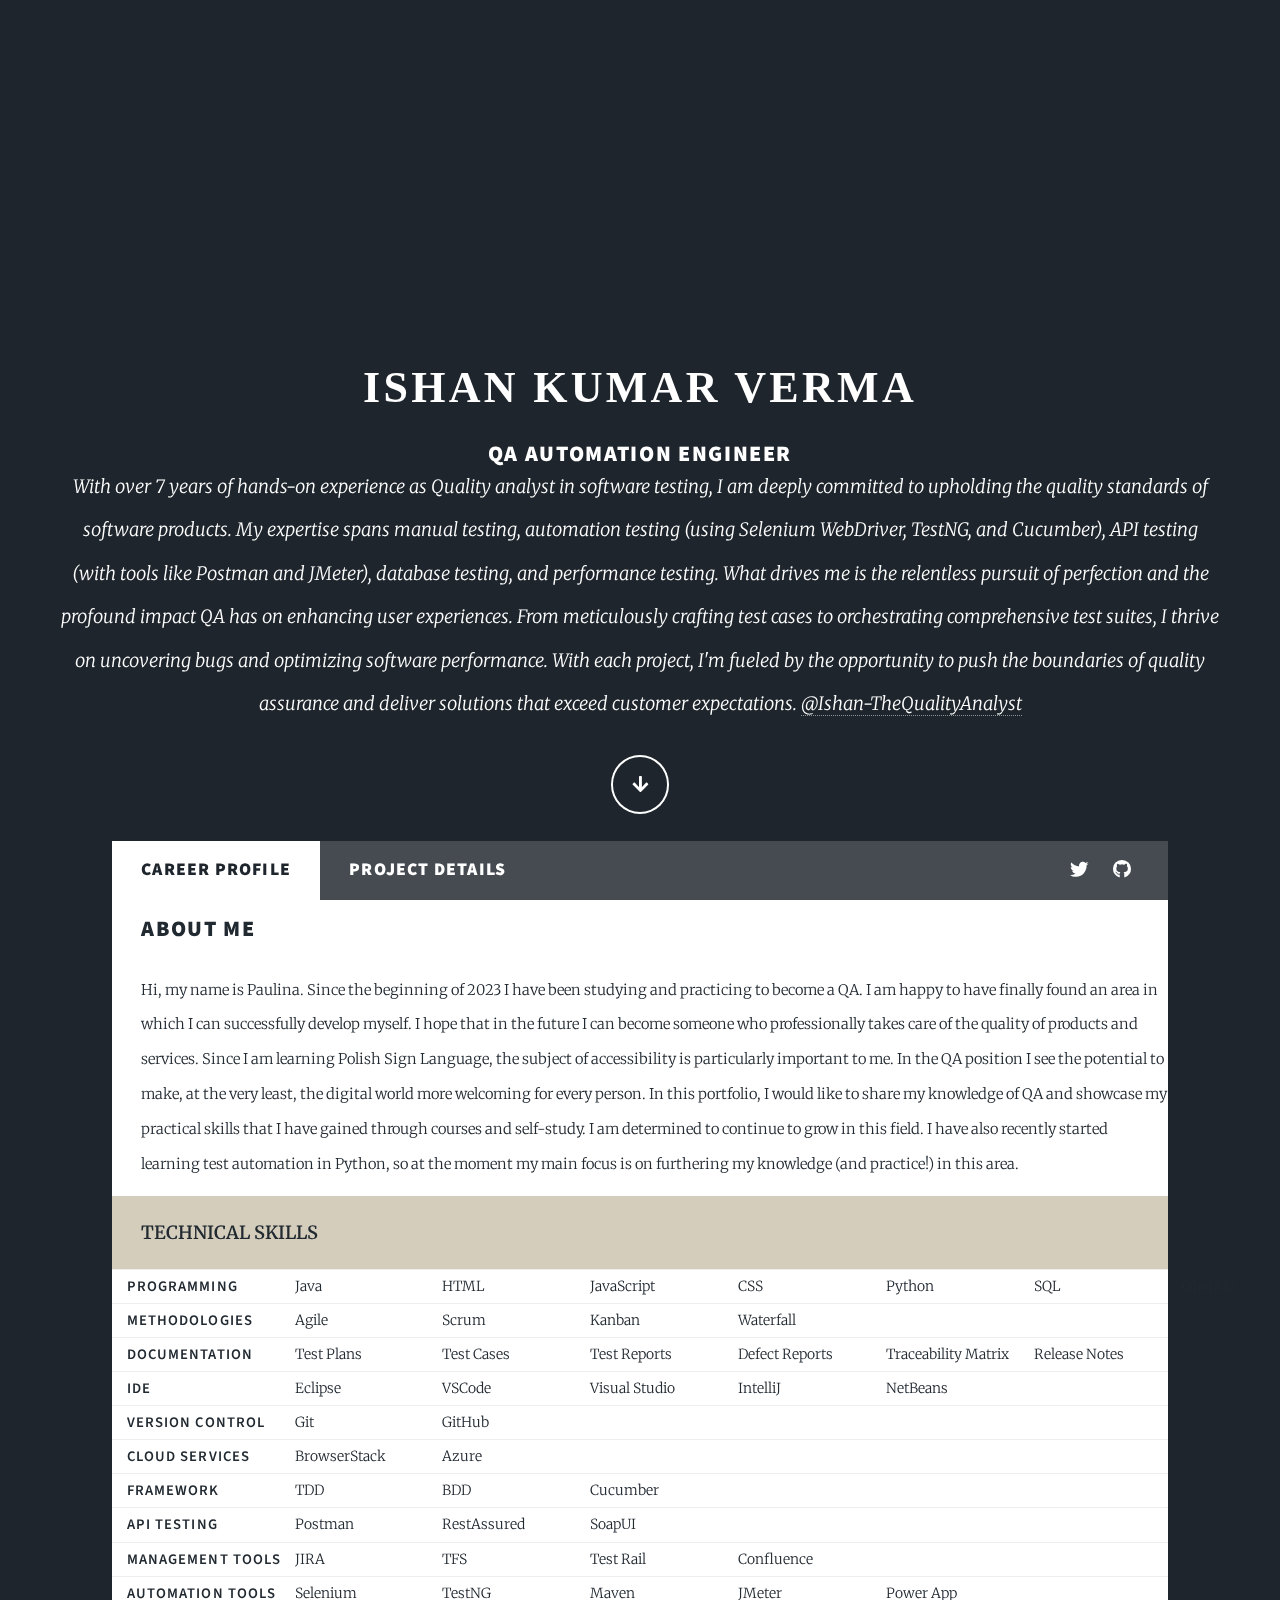
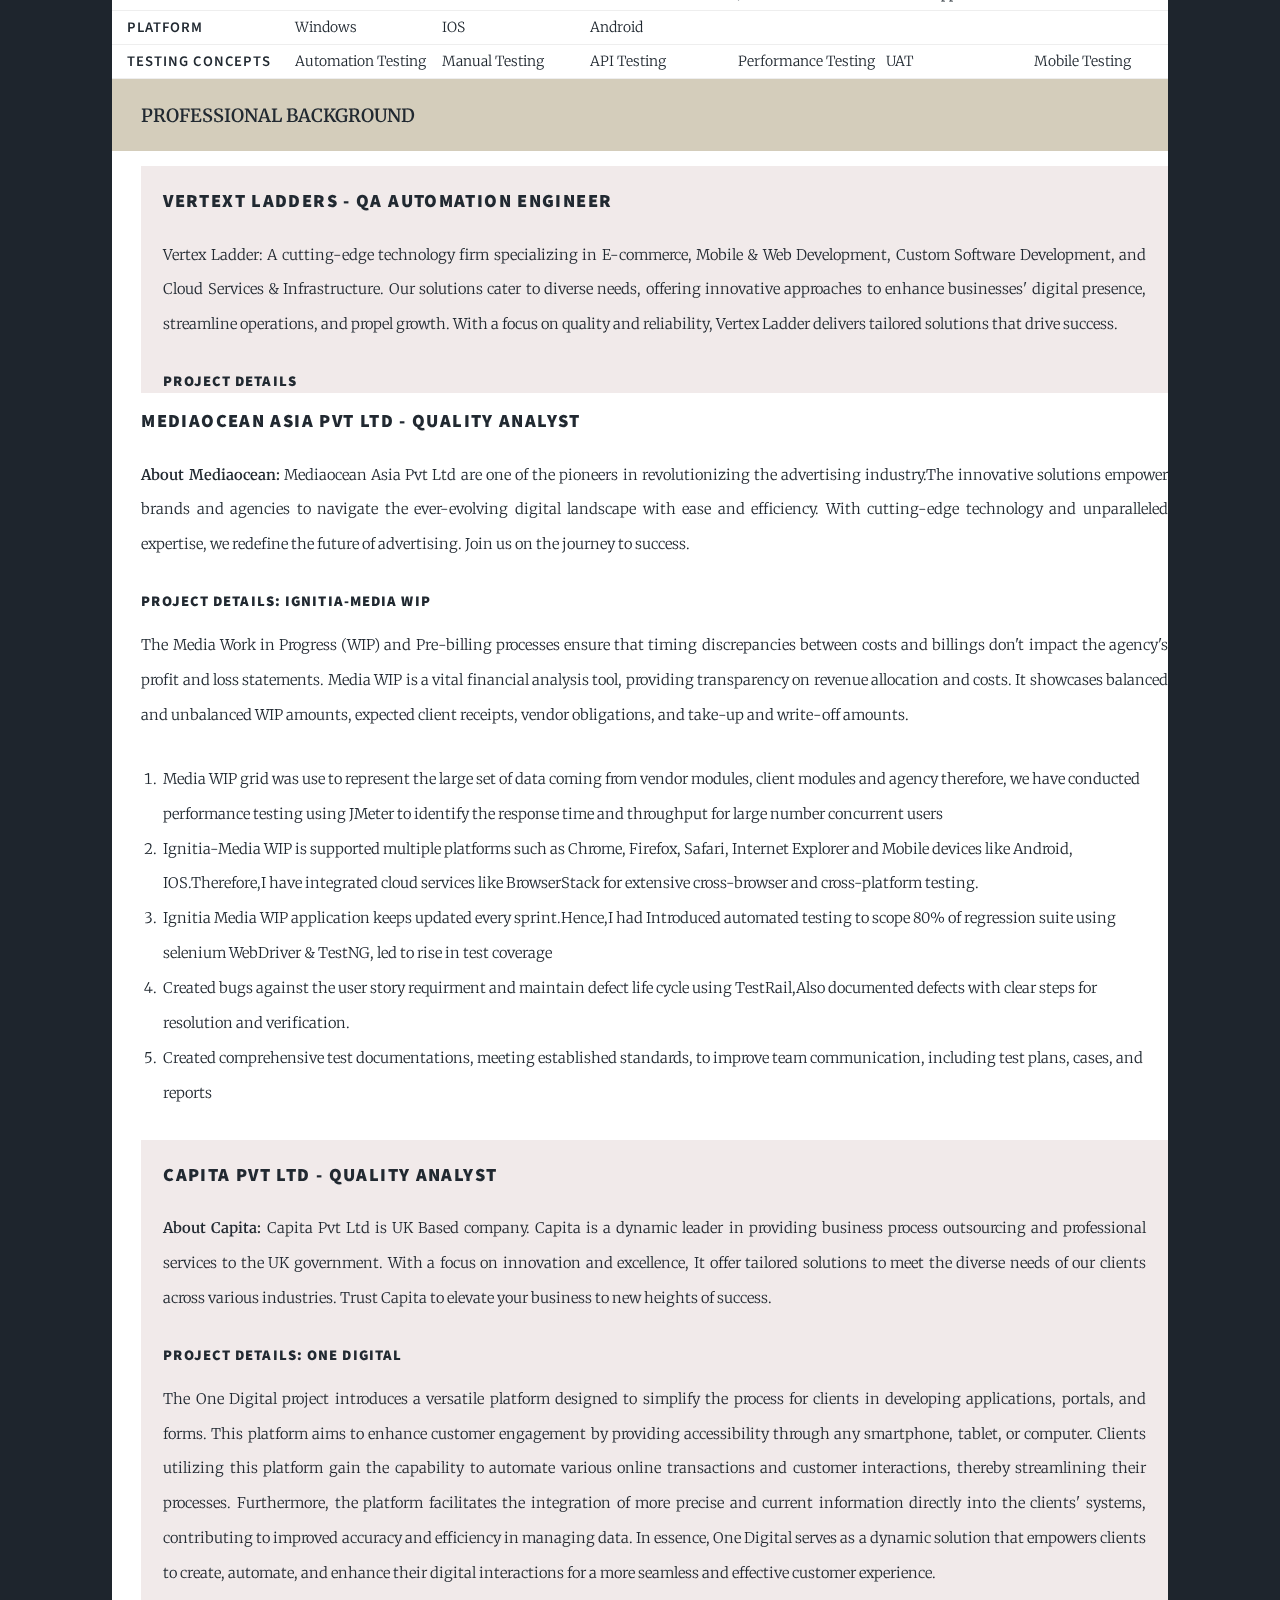
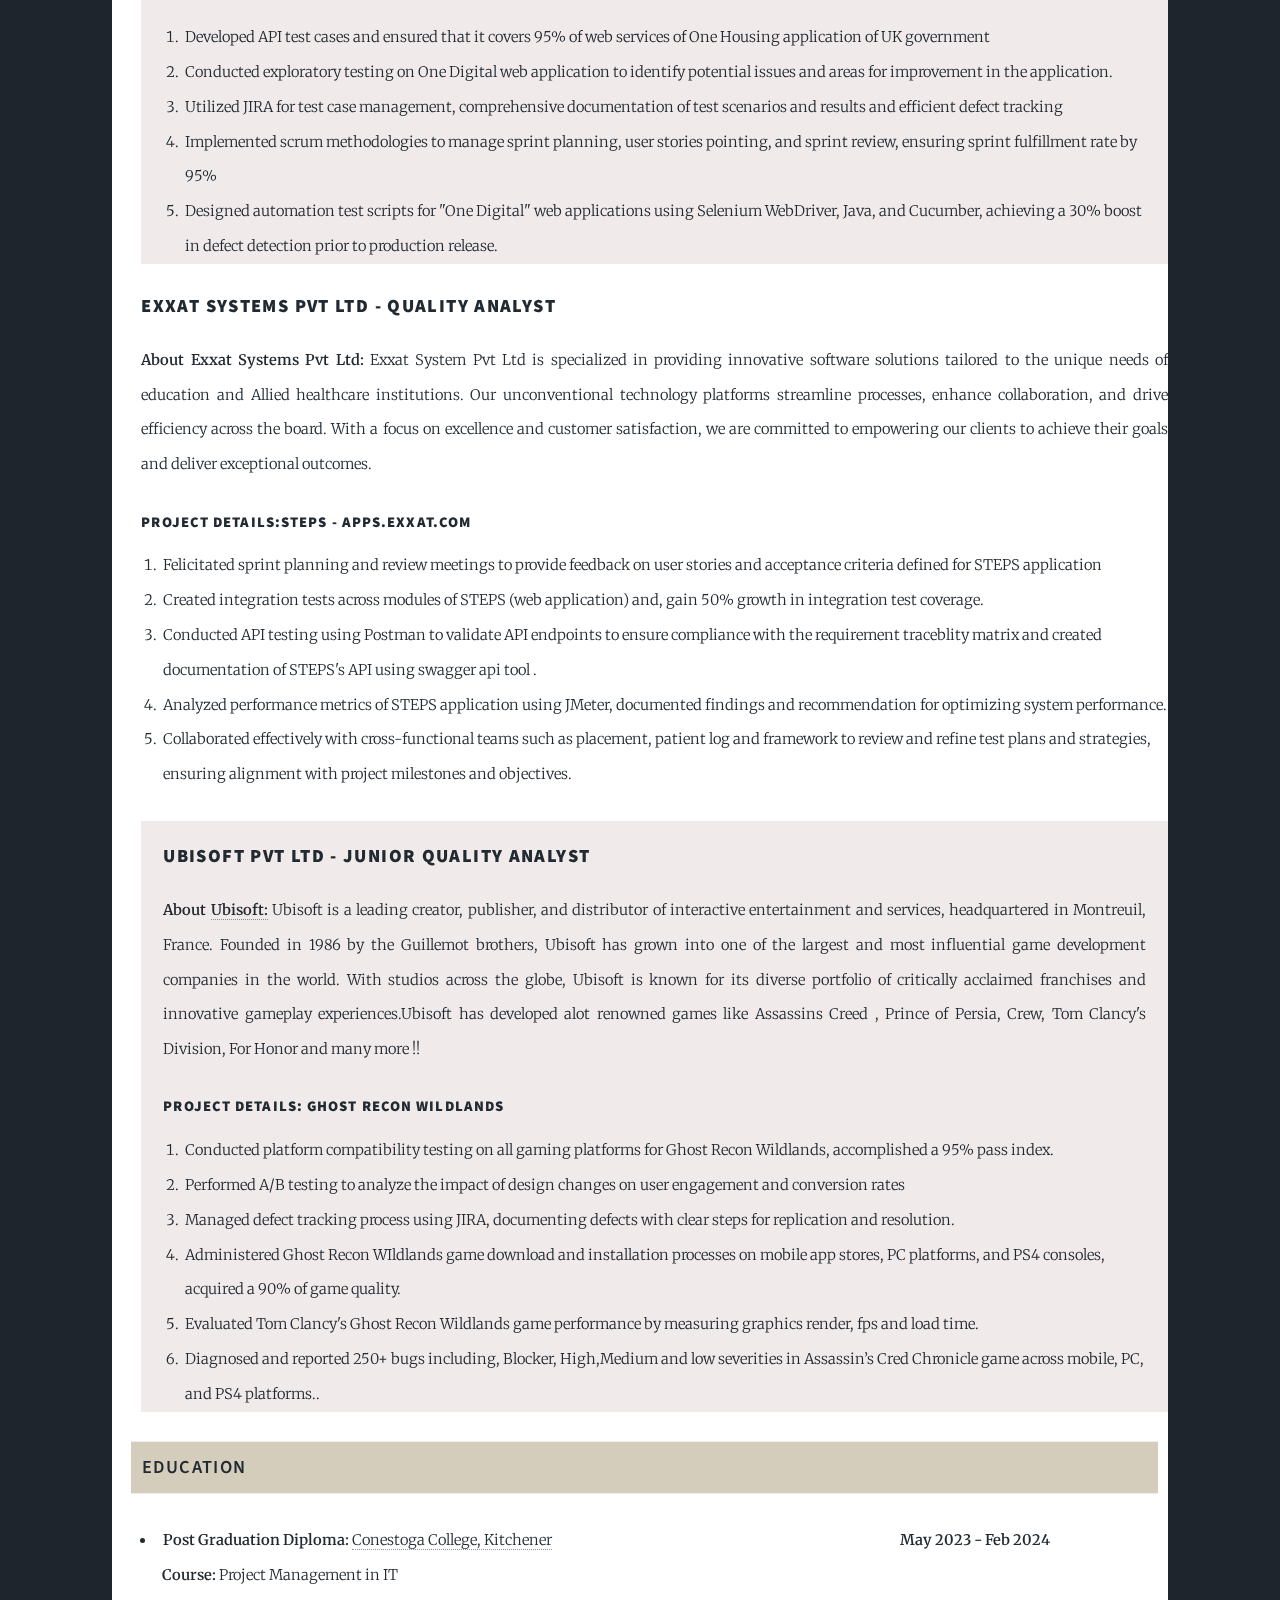
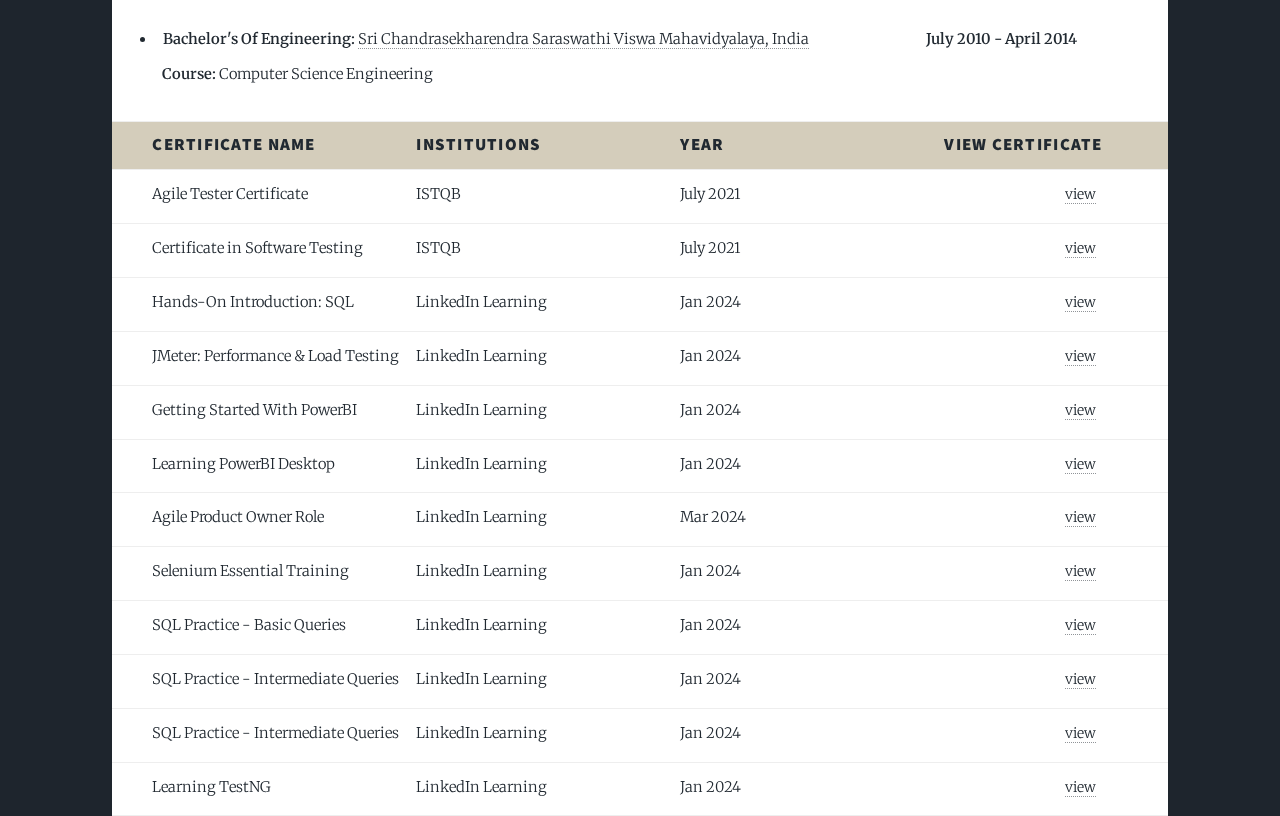
==== commit 2ac17252: "Main Test" ====
--- a/elements.html
+++ b/elements.html
@@ -72,7 +72,7 @@
 									field. I have also recently started learning test automation in Python,
 									so at the moment my main focus is on furthering my knowledge (and practice!) in this area.</div>
 								<!-- Text stuff -->
-									<h2>Technical Skills</h2>
+									<div class="headerts"><b>Technical Skills</b></div>
 									<table>
 										<tr>
 										  <th class="mainGrp"><b>Programming</b></th>
@@ -85,7 +85,7 @@
 										  <td>Gherkin</td>
 										</tr>
 										<tr>
-										  <th><b>Methodologies</b></th>
+										  <th class="mainGrp"><b>Methodologies</b></th>
 										  <td>Agile</td>
 										  <td>Scrum</td>
 										  <td>Kanban</td>
@@ -94,50 +94,55 @@
 										</tr>
 										
 										<tr>
-											<th><b>Documentation</b></th>
-											<td>TestPlans</td>
-											<td>TestCases</td>
+											<th class="mainGrp"><b>Documentation</b></th>
+											<td>Test Plans</td>
+											<td>Test Cases</td>
 											<td>Test Reports</td>
-											<td>DefectReports</td>
-											<td>TraceabilityMatrix</td>
-											<td>ReleaseNotes</td>
+											<td>Defect Reports</td>
+											<td>Traceability Matrix</td>
+											<td>Release Notes</td>
 											
 											<td></td>
 										</tr>
 										<tr>
-											<th><b>IDE</b></th>
+											<th class="mainGrp"><b>IDE</b></th>
 											<td>Eclipse</td>
 											<td>VSCode</td>
-											<td>VisualStudio</td>
+											<td>Visual Studio</td>
 											<td>IntelliJ</td>
 											<td>NetBeans</td>
 										</tr>
-										<th><b>Cloud Services</b></th>
+										<tr>
+											<th class="mainGrp"><b>Version Control</b></th>
+											<td>Git</td>
+											<td>GitHub</td>
+										  </tr>
+										<th class="mainGrp"><b>Cloud Services</b></th>
 											<td>BrowserStack</td>
 											<td>Azure</td>
 										  </tr>
 										  <tr>
-											<th><b>Framework</b></th>
+											<th class="mainGrp"><b>Framework</b></th>
 											<td>TDD</td>
 											<td>BDD</td>
 											<td>Cucumber</td>
 										  </tr>
 									  
 										  <tr>
-											  <th><b>API Testing</b></th>
+											  <th class="mainGrp"><b>API Testing</b></th>
 												<td>Postman</td>
 												<td>RestAssured</td>
 												<td>SoapUI</td>
 										  </tr>
 										  <tr>
-											  <th><b>Management Tools</b></th>
+											  <th class="mainGrp"><b>Management Tools</b></th>
 											  <td>JIRA</td>
 											  <td>TFS</td>
 											  <td>Test Rail</td>
 											  <td>Confluence</td>
 										  </tr>
 										  <tr>
-											  <th><b>Automation tools</b></th>
+											  <th class="mainGrp"><b>Automation tools</b></th>
 											  <td>Selenium</td>
 											  <td>TestNG</td>
 											  <td>Maven</td>
@@ -145,463 +150,204 @@
 											  <td>Power App</td>
 										  </tr>
 										  <tr>
-											  <th><b>Platform</b></th>
+											  <th class="mainGrp"><b>Platform</b></th>
 											  <td>Windows</td>
 											  <td>IOS</td>
 											  <td>Android</td>
 										  </tr>
-										  <tr>
-											<th><b>Version Control</b></th>
-											<td>Git</td>
-											<td>GitHub</td>
-										  </tr>
-										  <tr>
-											<th><b>Testing Concepts</b></th>
+										  
+										  <tr>
+											<th class="mainGrp"><b>Testing Concepts</b></th>
+											<td>Automation Testing</td>
 											<td>Manual Testing</td>
-											<td>Rest API Testing</td>
-											<td>Regression testing</td>
-											<td>System testing</td>
-											<td>Defect tracking</td>
-											<td>SDLC</td>
+											<td>API Testing</td>
+											<td>Performance Testing</td>
 											<td>UAT</td>
-											<td>Debugging</td>
-											<td>Performance Testing</td>
-											<td>Unit testing</td>
-											<td>Root cause analysis</td>
-											<td>End To End Testing</td>
-											<td>Functional Testing</td>
-											<td>Software Configuration</td>
+											<td>Mobile Testing</td>
+											
+											
+											
+
 										  </tr>
 									  </table>
 									<!--<hr />-->
-									<h2>Highlights Of Expertise</h2>
-									  <li>Software quality analyst with 6 years of IT industry experience.</li>
-									<li>Holds certifications in ISTQB software testing foundation and Agile methodologies.</li>
-									<ul>Demonstrated proficiency in Software Development Life Cycle (SDLC) and Agile methodologies</ul>
-									<h4>Heading Level 4</h4>
-									<h5>Heading Level 5</h5>
-									<h6>Heading Level 6</h6>
-									<hr />
-									<header>
-										<h2>Heading with a Subtitle</h2>
-										<p>Lorem ipsum dolor sit amet nullam id egestas urna aliquam</p>
-									</header>
-									<p>Nunc lacinia ante nunc ac lobortis. Interdum adipiscing gravida odio porttitor sem non mi integer non faucibus ornare mi ut ante amet placerat aliquet. Volutpat eu sed ante lacinia sapien lorem accumsan varius montes viverra nibh in adipiscing blandit tempus accumsan.</p>
-									<header>
-										<h3>Heading with a Subtitle</h3>
-										<p>Lorem ipsum dolor sit amet nullam id egestas urna aliquam</p>
-									</header>
-									<p>Nunc lacinia ante nunc ac lobortis. Interdum adipiscing gravida odio porttitor sem non mi integer non faucibus ornare mi ut ante amet placerat aliquet. Volutpat eu sed ante lacinia sapien lorem accumsan varius montes viverra nibh in adipiscing blandit tempus accumsan.</p>
-									<header>
-										<h4>Heading with a Subtitle</h4>
-										<p>Lorem ipsum dolor sit amet nullam id egestas urna aliquam</p>
-									</header>
-									<p>Nunc lacinia ante nunc ac lobortis. Interdum adipiscing gravida odio porttitor sem non mi integer non faucibus ornare mi ut ante amet placerat aliquet. Volutpat eu sed ante lacinia sapien lorem accumsan varius montes viverra nibh in adipiscing blandit tempus accumsan.</p>
-
-									<hr />
-
-								<!-- Lists -->
-									<h2>Lists</h2>
-									<div class="row">
-										<div class="col-6 col-12-small">
-
-											<h3>Unordered</h3>
+									<div class="headerts"> <b>Professional Background </b></div>
+								<div class="experience">
+									<div>
+									<h3>Vertext Ladders - QA Automation Engineer</h3>
+									<p>Vertex Ladder: A cutting-edge technology firm specializing in E-commerce, Mobile & Web Development, Custom Software Development, and Cloud Services & Infrastructure. Our solutions cater to diverse needs, offering innovative approaches to enhance businesses' digital presence, streamline operations, and propel growth. With a focus on quality and reliability, Vertex Ladder delivers tailored solutions that drive success.</p>
+									<H4>Project Details</h4>
+									</div>
+									<div>
+										<h3>Mediaocean Asia Pvt Ltd - Quality Analyst</h3>
+										<p><b>About Mediaocean:</b> Mediaocean Asia Pvt Ltd are one of the pioneers in revolutionizing the advertising industry.The innovative solutions empower brands and agencies to navigate the ever-evolving digital landscape with ease and efficiency. With cutting-edge technology and unparalleled expertise, we redefine the future of advertising. Join us on the journey to success.</p>
+										<h4>Project Details: Ignitia-Media WIP </h4>
+										<P>The Media Work in Progress (WIP) and Pre-billing processes ensure that timing discrepancies between costs and billings don't impact the agency's profit and loss statements. Media WIP is a vital financial analysis tool, providing transparency on revenue allocation and costs. It showcases balanced and unbalanced WIP amounts, expected client receipts, vendor obligations, and take-up and write-off amounts.</P>
+										<ol type="a">
+											<li>Media WIP grid was use to represent the large set of data coming from vendor modules, client modules and agency therefore, we have conducted performance testing using JMeter to identify the response time and throughput for large number concurrent users</li>
+											<li>Ignitia-Media WIP is supported multiple platforms such as Chrome, Firefox, Safari, Internet Explorer and Mobile devices like Android, IOS.Therefore,I have integrated cloud services like BrowserStack for extensive cross-browser and cross-platform testing.</li>
+											<li>Ignitia Media WIP application keeps updated every sprint.Hence,I had Introduced automated testing to scope 80% of regression suite using selenium WebDriver & TestNG, led to rise in test coverage</li>
+											<li>Created bugs against the user story requirment and maintain defect life cycle using TestRail,Also documented defects with clear steps for resolution and verification.</li>
+											<li>Created comprehensive test documentations, meeting established standards, to improve team communication, including test plans, cases, and reports</li>
+										</ol>
+									</div>
+									<div>
+									<h3>Capita Pvt Ltd - Quality Analyst</h3>
+									<p><b>About Capita:</b> Capita Pvt Ltd is UK Based company. Capita is a dynamic leader in providing business process outsourcing and professional services to the UK government. With a focus on innovation and excellence, It offer tailored solutions to meet the diverse needs of our clients across various industries. Trust Capita to elevate your business to new heights of success.</p>
+									<h4>Project Details: One Digital</h4>
+									<p>The One Digital project introduces a versatile platform designed to simplify the process for clients in developing applications, portals, and forms. This platform aims to enhance customer engagement by providing accessibility through any smartphone, tablet, or computer. Clients utilizing this platform gain the capability to automate various online transactions and customer interactions, thereby streamlining their processes. Furthermore, the platform facilitates the integration of more precise and current information directly into the clients' systems, contributing to improved accuracy and efficiency in managing data. In essence, One Digital serves as a dynamic solution that empowers clients to create, automate, and enhance their digital interactions for a more seamless and effective customer experience.</p>
+									<ol type="a">
+										<li>Developed API test cases and ensured that it covers 95% of web services of One Housing application of UK government</li>
+										<li>Conducted exploratory testing on One Digital web application to identify potential issues and areas for improvement in the application.</li>
+									    <li>Utilized JIRA for test case management, comprehensive documentation of test scenarios and results and efficient defect tracking</li>
+									    <li>Implemented scrum methodologies to manage sprint planning, user stories pointing, and sprint review, ensuring sprint fulfillment rate by 95%</li>
+										<li>Designed automation test scripts for "One Digital" web applications using Selenium WebDriver, Java, and Cucumber, achieving a 30% boost in defect detection prior to production release.</li>
+									</ol>
+									</div>
+
+									<div>
+										<h3>Exxat Systems Pvt Ltd - Quality Analyst</h3>
+										<p><b>About Exxat Systems Pvt Ltd:</b> Exxat System Pvt Ltd is specialized in providing innovative software solutions tailored to the unique needs of education and Allied healthcare institutions. Our unconventional technology platforms streamline processes, enhance collaboration, and drive efficiency across the board. With a focus on excellence and customer satisfaction, we are committed to empowering our clients to achieve their goals and deliver exceptional outcomes.</p>
+										<h4>Project Details:<a href="https://steps.exxat.com/account/login">STEPS - Apps.exxat.com</a></h4>
+										<ol type=""a>
+											<li>Felicitated sprint planning and review meetings to provide feedback on user stories and acceptance criteria defined for STEPS application</li>
+											<li>Created integration tests across modules of STEPS (web application) and, gain 50% growth in integration test coverage.</li>
+											<li>Conducted API testing using Postman to validate API endpoints to ensure compliance with the requirement traceblity matrix and created documentation of STEPS's API using swagger api tool .</li>
+											<li>Analyzed performance metrics of STEPS application using JMeter, documented findings and recommendation for optimizing system performance.</li>
+											<li>Collaborated effectively with cross-functional teams such as placement, patient log and framework to review and refine test plans and strategies, ensuring alignment with project milestones and objectives.</li>
+										</ol>
+									</div>
+
+									<div>
+										<h3>Ubisoft Pvt Ltd - Junior Quality Analyst</h3>
+										<p><b>About <a href="https://store.ubisoft.com/ca/home?ucid=SCH-ID_172108&maltcode=ubisoftstore_convst_SCH_googlesearch___STORE____&addinfo=&gad_source=1">Ubisoft:</a></b> Ubisoft is a leading creator, publisher, and distributor of interactive entertainment and services, headquartered in Montreuil, France. Founded in 1986 by the Guillemot brothers, Ubisoft has grown into one of the largest and most influential game development companies in the world. With studios across the globe, Ubisoft is known for its diverse portfolio of critically acclaimed franchises and innovative gameplay experiences.Ubisoft has developed alot renowned games like Assassins Creed , Prince of Persia, Crew, Tom Clancy's Division, For Honor and many more !!</p>
+										<h4>Project Details: <a href="https://store.ubisoft.com/ca/tom-clancys-ghost-recon-wildlands---gold-edition/5b9698daadc7245486b0b7f5.html?lang=en">Ghost Recon Wildlands</a></h4>
+										<ol type="a">
+											<li>Conducted platform compatibility testing on all gaming platforms for Ghost Recon Wildlands, accomplished a 95% pass index.</li>
+											<li>Performed A/B testing to analyze the impact of design changes on user engagement and conversion rates</li>
+											<li>Managed defect tracking process using JIRA, documenting defects with clear steps for replication and resolution.</li>
+											<li>Administered Ghost Recon WIldlands game download and installation processes on mobile app stores, PC platforms, and PS4 consoles, acquired a 90% of game quality.</li>
+											<li>Evaluated Tom Clancy's Ghost Recon Wildlands game performance by measuring graphics render, fps and load time.</li>
+											<li>Diagnosed and reported 250+ bugs including, Blocker, High,Medium and low severities in Assassin’s Cred Chronicle game across mobile, PC, and PS4 platforms..</li>
+										</li>
+										</ol>
+									</div>
+									<div>
+										<table class="tableHeader_Education">
+											<th ><b>Education</b></th>
+										</table>
+											
 											<ul>
-												<li>Dolor pulvinar etiam.</li>
-												<li>Sagittis lorem eleifend.</li>
-												<li>Felis feugiat dolore viverra.</li>
-												<li>Dolor pulvinar etiam.</li>
-											</ul>
-
-											<h3>Alternate</h3>
-											<ul class="alt">
-												<li>Dolor pulvinar etiam etiam.</li>
-												<li>Sagittis adipiscing eleifend.</li>
-												<li>Felis enim dolore viverra.</li>
-												<li>Dolor pulvinar etiam etiam.</li>
-											</ul>
-
-										</div>
-										<div class="col-6 col-12-small">
-
-											<h3>Ordered</h3>
-											<ol>
-												<li>Dolor pulvinar etiam.</li>
-												<li>Etiam vel felis at viverra.</li>
-												<li>Felis enim feugiat magna.</li>
-												<li>Etiam vel felis nullam.</li>
-												<li>Felis enim et tempus.</li>
-											</ol>
-											<!--
-											<h3>Icons</h3>
-											</ul>
-											<ul class="icons alt">
-												<li><a href="#" class="icon brands alt fa-twitter"><span class="label">Twitter</span></a></li>
-												<li><a href="#" class="icon brands alt fa-facebook-f"><span class="label">Facebook</span></a></li>
-												<li><a href="#" class="icon brands alt fa-instagram"><span class="label">Instagram</span></a></li>
-												<li><a href="#" class="icon brands alt fa-github"><span class="label">Github</span></a></li>
-												<li><a href="#" class="icon brands alt fa-dribbble"><span class="label">Dribbble</span></a></li>
-											</ul>
-											-->
-										</div>
-									</div>
-									<h3>Definition</h3>
-									<dl>
-										<dt>Item 1</dt>
-										<dd>
-											<p>Lorem ipsum dolor vestibulum ante ipsum primis in faucibus vestibulum. Blandit adipiscing eu felis iaculis volutpat ac adipiscing accumsan eu faucibus. Integer ac pellentesque praesent.</p>
-										</dd>
-										<dt>Item 2</dt>
-										<dd>
-											<p>Lorem ipsum dolor vestibulum ante ipsum primis in faucibus vestibulum. Blandit adipiscing eu felis iaculis volutpat ac adipiscing accumsan eu faucibus. Integer ac pellentesque praesent.</p>
-										</dd>
-										<dt>Item 3</dt>
-										<dd>
-											<p>Lorem ipsum dolor vestibulum ante ipsum primis in faucibus vestibulum. Blandit adipiscing eu felis iaculis volutpat ac adipiscing accumsan eu faucibus. Integer ac pellentesque praesent.</p>
-										</dd>
-									</dl>
-
-									<h3>Actions</h3>
-									<ul class="actions">
-										<li><a href="#" class="button primary">Primary</a></li>
-										<li><a href="#" class="button">Default</a></li>
-									</ul>
-									<ul class="actions small">
-										<li><a href="#" class="button primary small">Small</a></li>
-										<li><a href="#" class="button small">Small</a></li>
-									</ul>
-									<div class="row">
-										<div class="col-6 col-12-small">
-											<ul class="actions stacked">
-												<li><a href="#" class="button primary">Default</a></li>
-												<li><a href="#" class="button">Default</a></li>
-											</ul>
-										</div>
-										<div class="col-6 col-12-small">
-											<ul class="actions stacked">
-												<li><a href="#" class="button primary small">Small</a></li>
-												<li><a href="#" class="button small">Small</a></li>
-											</ul>
-										</div>
-									</div>
-									<div class="row">
-										<div class="col-6 col-12-small">
-											<ul class="actions stacked">
-												<li><a href="#" class="button primary fit">Default</a></li>
-												<li><a href="#" class="button fit">Default</a></li>
-											</ul>
-										</div>
-										<div class="col-6 col-12-small">
-											<ul class="actions stacked">
-												<li><a href="#" class="button primary small fit">Small</a></li>
-												<li><a href="#" class="button small fit">Small</a></li>
-											</ul>
-										</div>
-									</div>
-
-									<hr />
-
-								<!-- Blockquote -->
-									<h2>Blockquote</h2>
-									<blockquote>Fringilla nisl. Donec accumsan interdum nisi, quis tincidunt felis sagittis eget tempus euismod. Vestibulum ante ipsum primis in faucibus vestibulum. Blandit adipiscing eu felis iaculis volutpat ac adipiscing accumsan faucibus. Vestibulum ante ipsum primis in faucibus vestibulum. Blandit adipiscing eu felis.</blockquote>
-
-									<hr />
-
-								<!-- Table -->
-									<h2>Table</h2>
-
-									<h3>Default</h3>
-									<div class="table-wrapper">
+												<li><b>Post Graduation Diploma:</b> <a href="https://www.conestogac.on.ca/">Conestoga College, Kitchener</a>
+													&nbsp;&nbsp;&nbsp;&nbsp;&nbsp;&nbsp;&nbsp;&nbsp;&nbsp;&nbsp;&nbsp;&nbsp;&nbsp;&nbsp;&nbsp;&nbsp;&nbsp;&nbsp;
+													&nbsp;&nbsp;&nbsp;&nbsp;&nbsp;&nbsp;&nbsp;&nbsp;&nbsp;&nbsp;&nbsp;&nbsp;&nbsp;&nbsp;&nbsp;&nbsp;&nbsp;&nbsp;
+													&nbsp;&nbsp;&nbsp;&nbsp;&nbsp;&nbsp;&nbsp;&nbsp;&nbsp;&nbsp;&nbsp;&nbsp;&nbsp;&nbsp;&nbsp;&nbsp;&nbsp;&nbsp;
+													&nbsp;&nbsp;&nbsp;&nbsp;&nbsp;&nbsp;&nbsp;&nbsp;&nbsp;&nbsp;&nbsp;&nbsp;&nbsp;&nbsp;&nbsp;&nbsp;&nbsp;&nbsp;
+													&nbsp;&nbsp;&nbsp;&nbsp;&nbsp;&nbsp;&nbsp;&nbsp;&nbsp;&nbsp;&nbsp;&nbsp;&nbsp;&nbsp;&nbsp;&nbsp;&nbsp;&nbsp;
+													&nbsp;&nbsp;&nbsp;&nbsp;&nbsp;&nbsp;&nbsp;&nbsp;&nbsp;&nbsp;&nbsp;&nbsp;&nbsp;&nbsp;&nbsp;&nbsp;&nbsp;&nbsp;
+													&nbsp;<b>May 2023 - Feb 2024</b>
+												</li>
+												<p><b>&nbsp;&nbsp;Course:</b> Project Management in IT</p>
+												
+													<li><b>Bachelor's Of Engineering:</b> <a href="https://kanchiuniv.ac.in/">Sri Chandrasekharendra Saraswathi Viswa Mahavidyalaya, India</a>
+														&nbsp;&nbsp;&nbsp;&nbsp;&nbsp;&nbsp;&nbsp;&nbsp;&nbsp;&nbsp;&nbsp;&nbsp;&nbsp;&nbsp;&nbsp;&nbsp;&nbsp;&nbsp;
+														&nbsp;&nbsp;&nbsp;&nbsp;&nbsp;&nbsp;&nbsp;&nbsp;&nbsp;&nbsp;&nbsp;&nbsp;&nbsp;&nbsp;&nbsp;&nbsp;&nbsp;&nbsp;
+														<b>July 2010 - April 2014</b>
+													</li>
+													<p><b>&nbsp;&nbsp;Course:</b> Computer Science Engineering</p>
+												</ul>
+									</div>
+								</div>
 										<table>
-											<thead>
-												<tr>
-													<th>Name</th>
-													<th>Description</th>
-													<th>Price</th>
-												</tr>
-											</thead>
-											<tbody>
-												<tr>
-													<td>Item 1</td>
-													<td>Ante turpis integer aliquet porttitor.</td>
-													<td>29.99</td>
-												</tr>
-												<tr>
-													<td>Item 2</td>
-													<td>Vis ac commodo adipiscing arcu aliquet.</td>
-													<td>19.99</td>
-												</tr>
-												<tr>
-													<td>Item 3</td>
-													<td> Morbi faucibus arcu accumsan lorem.</td>
-													<td>29.99</td>
-												</tr>
-												<tr>
-													<td>Item 4</td>
-													<td>Vitae integer tempus condimentum.</td>
-													<td>19.99</td>
-												</tr>
-												<tr>
-													<td>Item 5</td>
-													<td>Ante turpis integer aliquet porttitor.</td>
-													<td>29.99</td>
-												</tr>
-											</tbody>
-											<tfoot>
-												<tr>
-													<td colspan="2"></td>
-													<td>100.00</td>
-												</tr>
-											</tfoot>
+											<th class="tableHeader_cert">Certificate name</th>
+											<th class="tableHeader_cert">institutions</th>
+											<th class="tableHeader_cert">Year</th>
+											<th class="tableHeader_cert">view certificate</th>
+											<tr>
+												<td class="tabledata_cert">Agile Tester Certificate</td>
+												<td class="tabledata_cert">ISTQB</td>
+												<td class="tabledata_cert">July 2021</td>
+												<td><a href="C:\Portfolio\Port Website\images\Agile-ISTQB.jpg">view</a></td>
+											</tr>
+											<tr>
+												<td class="tabledata_cert">Certificate in Software Testing</td>
+												<td class="tabledata_cert">ISTQB</td>
+												<td class="tabledata_cert">July 2021</td>
+												<td><a href="C:\Portfolio\Port Website\images\SoftwareTesting-ISTQB.jpg">view</a></td>
+											</tr>
+
+											<tr>
+												<td class="tabledata_cert">Hands-On Introduction: SQL</td>
+												<td class="tabledata_cert">LinkedIn Learning</td>
+												<td class="tabledata_cert">Jan 2024</td>
+												<td><a href="C:\Portfolio\Port Website\images\LinkedInLearning_IntroToSQL.jpg">view</a></td>
+											</tr>
+
+											<tr>
+												<td class="tabledata_cert">JMeter: Performance & Load Testing</td>
+												<td class="tabledata_cert">LinkedIn Learning</td>
+												<td class="tabledata_cert">Jan 2024</td>
+												<td><a href="C:\Portfolio\Port Website\images\LinkedInLearning_JMeter.jpg">view</a></td>
+											</tr>
+
+											<tr>
+												<td class="tabledata_cert">Getting Started With PowerBI</td>
+												<td class="tabledata_cert">LinkedIn Learning</td>
+												<td class="tabledata_cert">Jan 2024</td>
+												<td><a href="C:\Portfolio\Port Website\images\LinkedInLearning_PowerBI.jpg">view</a></td>
+											</tr>
+
+											<tr>
+												<td class="tabledata_cert">Learning PowerBI Desktop</td>
+												<td class="tabledata_cert">LinkedIn Learning</td>
+												<td class="tabledata_cert">Jan 2024</td>
+												<td><a href="C:\Portfolio\Port Website\images\LinkedInLearning_PowerBIDesktop.jpg">view</a></td>
+											</tr>
+
+											<tr>
+												<td class="tabledata_cert">Agile Product Owner Role</td>
+												<td class="tabledata_cert">LinkedIn Learning</td>
+												<td class="tabledata_cert">Mar 2024</td>
+												<td><a href="C:\Portfolio\Port Website\images\LinkedInLearning_ProductOwner.jpg">view</a></td>
+											</tr>
+
+											<tr>
+												<td class="tabledata_cert">Selenium Essential Training</td>
+												<td class="tabledata_cert">LinkedIn Learning</td>
+												<td class="tabledata_cert">Jan 2024</td>
+												<td><a href="C:\Portfolio\Port Website\images\LinkedInLearning_Selenium.jpg">view</a></td>
+											</tr>
+
+											<tr>
+												<td class="tabledata_cert">SQL Practice - Basic Queries</td>
+												<td class="tabledata_cert">LinkedIn Learning</td>
+												<td class="tabledata_cert">Jan 2024</td>
+												<td><a href="C:\Portfolio\Port Website\images\LinkedInLearning_SqlBasic.jpg">view</a></td>
+											</tr>
+
+											<tr>
+												<td class="tabledata_cert">SQL Practice - Intermediate Queries</td>
+												<td class="tabledata_cert">LinkedIn Learning</td>
+												<td class="tabledata_cert">Jan 2024</td>
+												<td><a href="C:\Portfolio\Port Website\images\LinkedInLearning_SqlQueries.jpg">view</a></td>
+											</tr>
+
+											<tr>
+												<td class="tabledata_cert">SQL Practice - Intermediate Queries</td>
+												<td class="tabledata_cert">LinkedIn Learning</td>
+												<td class="tabledata_cert">Jan 2024</td>
+												<td><a href="C:\Portfolio\Port Website\images\LinkedInLearning_SqlQueries.jpg">view</a></td>
+											</tr>
+
+											<tr>
+												<td class="tabledata_cert">Learning TestNG</td>
+												<td class="tabledata_cert">LinkedIn Learning</td>
+												<td class="tabledata_cert">Jan 2024</td>
+												<td><a href="C:\Portfolio\Port Website\images\LinkedInLearning_TestNG.jpg">view</a></td>
+											</tr>
+
 										</table>
-									</div>
-
-									<h3>Alternate</h3>
-									<div class="table-wrapper">
-										<table class="alt">
-											<thead>
-												<tr>
-													<th>Name</th>
-													<th>Description</th>
-													<th>Price</th>
-												</tr>
-											</thead>
-											<tbody>
-												<tr>
-													<td>Item 1</td>
-													<td>Ante turpis integer aliquet porttitor.</td>
-													<td>29.99</td>
-												</tr>
-												<tr>
-													<td>Item 2</td>
-													<td>Vis ac commodo adipiscing arcu aliquet.</td>
-													<td>19.99</td>
-												</tr>
-												<tr>
-													<td>Item 3</td>
-													<td> Morbi faucibus arcu accumsan lorem.</td>
-													<td>29.99</td>
-												</tr>
-												<tr>
-													<td>Item 4</td>
-													<td>Vitae integer tempus condimentum.</td>
-													<td>19.99</td>
-												</tr>
-												<tr>
-													<td>Item 5</td>
-													<td>Ante turpis integer aliquet porttitor.</td>
-													<td>29.99</td>
-												</tr>
-											</tbody>
-											<tfoot>
-												<tr>
-													<td colspan="2"></td>
-													<td>100.00</td>
-												</tr>
-											</tfoot>
-										</table>
-									</div>
-
-									<hr />
-
-								<!-- Buttons -->
-									<h2>Buttons</h2>
-									<ul class="actions">
-										<li><a href="#" class="button primary">Primary</a></li>
-										<li><a href="#" class="button">Default</a></li>
-									</ul>
-									<ul class="actions">
-										<li><a href="#" class="button primary large">Large</a></li>
-										<li><a href="#" class="button">Default</a></li>
-										<li><a href="#" class="button small">Small</a></li>
-									</ul>
-									<ul class="actions fit">
-										<li><a href="#" class="button primary fit">Fit</a></li>
-										<li><a href="#" class="button fit">Fit</a></li>
-									</ul>
-									<ul class="actions fit small">
-										<li><a href="#" class="button primary fit small">Fit + Small</a></li>
-										<li><a href="#" class="button fit small">Fit + Small</a></li>
-									</ul>
-									<ul class="actions">
-										<li><a href="#" class="button primary icon solid fa-search">Icon</a></li>
-										<li><a href="#" class="button icon solid fa-download">Icon</a></li>
-									</ul>
-									<ul class="actions">
-										<li><span class="button primary disabled">Primary</span></li>
-										<li><span class="button disabled">Default</span></li>
-									</ul>
-
-									<hr />
-
-								<!-- Form -->
-									<h2>Form</h2>
-
-									<form method="post" action="#">
-										<div class="row gtr-uniform">
-											<div class="col-6 col-12-xsmall">
-												<input type="text" name="demo-name" id="demo-name" value="" placeholder="Name" />
-											</div>
-											<div class="col-6 col-12-xsmall">
-												<input type="email" name="demo-email" id="demo-email" value="" placeholder="Email" />
-											</div>
-											<!-- Break -->
-											<div class="col-12">
-												<select name="demo-category" id="demo-category">
-													<option value="">- Category -</option>
-													<option value="1">Manufacturing</option>
-													<option value="1">Shipping</option>
-													<option value="1">Administration</option>
-													<option value="1">Human Resources</option>
-												</select>
-											</div>
-											<!-- Break -->
-											<div class="col-4 col-12-small">
-												<input type="radio" id="demo-priority-low" name="demo-priority" checked>
-												<label for="demo-priority-low">Low</label>
-											</div>
-											<div class="col-4 col-12-small">
-												<input type="radio" id="demo-priority-normal" name="demo-priority">
-												<label for="demo-priority-normal">Normal</label>
-											</div>
-											<div class="col-4 col-12-small">
-												<input type="radio" id="demo-priority-high" name="demo-priority">
-												<label for="demo-priority-high">High</label>
-											</div>
-											<!-- Break -->
-											<div class="col-6 col-12-small">
-												<input type="checkbox" id="demo-copy" name="demo-copy">
-												<label for="demo-copy">Email me a copy</label>
-											</div>
-											<div class="col-6 col-12-small">
-												<input type="checkbox" id="demo-human" name="demo-human" checked>
-												<label for="demo-human">I am a human</label>
-											</div>
-											<!-- Break -->
-											<div class="col-12">
-												<textarea name="demo-message" id="demo-message" placeholder="Enter your message" rows="6"></textarea>
-											</div>
-											<!-- Break -->
-											<div class="col-12">
-												<ul class="actions">
-													<li><input type="submit" value="Send Message" class="primary" /></li>
-													<li><input type="reset" value="Reset" /></li>
-												</ul>
-											</div>
-										</div>
-									</form>
-
-									<hr />
-
-								<!-- Image -->
-									<h2>Image</h2>
-
-									<h3>Fit</h3>
-									<span class="image fit"><img src="images/pic01.jpg" alt="" /></span>
-									<div class="box alt">
-										<div class="row gtr-50 gtr-uniform">
-											<div class="col-4"><span class="image fit"><img src="images/pic02.jpg" alt="" /></span></div>
-											<div class="col-4"><span class="image fit"><img src="images/pic03.jpg" alt="" /></span></div>
-											<div class="col-4"><span class="image fit"><img src="images/pic04.jpg" alt="" /></span></div>
-											<!-- Break -->
-											<div class="col-4"><span class="image fit"><img src="images/pic04.jpg" alt="" /></span></div>
-											<div class="col-4"><span class="image fit"><img src="images/pic02.jpg" alt="" /></span></div>
-											<div class="col-4"><span class="image fit"><img src="images/pic03.jpg" alt="" /></span></div>
-											<!-- Break -->
-											<div class="col-4"><span class="image fit"><img src="images/pic03.jpg" alt="" /></span></div>
-											<div class="col-4"><span class="image fit"><img src="images/pic04.jpg" alt="" /></span></div>
-											<div class="col-4"><span class="image fit"><img src="images/pic02.jpg" alt="" /></span></div>
-										</div>
-									</div>
-
-									<h3>Left &amp; Right</h3>
-									<p><span class="image left"><img src="images/pic08.jpg" alt="" /></span>Lorem ipsum dolor sit accumsan interdum nisi, quis tincidunt felis sagittis eget. tempus euismod. Vestibulum ante ipsum primis in faucibus vestibulum. Blandit adipiscing eu felis iaculis volutpat ac adipiscing accumsan eu faucibus. Integer ac pellentesque praesent tincidunt felis sagittis eget. tempus euismod. Vestibulum ante ipsum primis sagittis eget. tempus euismod. Vestibulum ante ipsum primis in faucibus vestibulum. Blandit adipiscing eu felis iaculis volutpat ac adipiscing accumsan eu faucibus. Integer ac pellentesque praesent tincidunt felis sagittis eget. tempus euismod. Vestibulum ante ipsum primis in faucibus vestibulum. Blandit adipiscing eu felis iaculis volutpat ac adipiscing accumsan eu faucibus. Integer ac pellentesque praesent. Vestibulum ante ipsum primis in faucibus magna blandit adipiscing eu felis iaculis.</p>
-									<p><span class="image right"><img src="images/pic09.jpg" alt="" /></span>Lorem ipsum dolor sit accumsan interdum nisi, quis tincidunt felis sagittis eget. tempus euismod. Vestibulum ante ipsum primis in faucibus vestibulum. Blandit adipiscing eu felis iaculis volutpat ac adipiscing accumsan eu faucibus. Integer ac pellentesque praesent tincidunt felis sagittis eget. tempus euismod. Vestibulum ante ipsum primis sagittis eget. tempus euismod. Vestibulum ante ipsum primis in faucibus vestibulum. Blandit adipiscing eu felis iaculis volutpat ac adipiscing accumsan eu faucibus. Integer ac pellentesque praesent tincidunt felis sagittis eget. tempus euismod. Vestibulum ante ipsum primis in faucibus vestibulum. Blandit adipiscing eu felis iaculis volutpat ac adipiscing accumsan eu faucibus. Integer ac pellentesque praesent. Vestibulum ante ipsum primis in faucibus magna blandit adipiscing eu felis iaculis.</p>
-
-									<hr />
-
-								<!-- Box -->
-									<h2>Box</h2>
-									<div class="box">
-										<p>Felis sagittis eget tempus primis in faucibus vestibulum. Blandit adipiscing eu felis iaculis volutpat ac adipiscing accumsan eu faucibus. Integer ac pellentesque praesent tincidunt felis sagittis eget. tempus euismod. Magna sed etiam ante ipsum primis in faucibus vestibulum. Blandit adipiscing eu ipsum primis in faucibus vestibulum. Blandit adipiscing eu felis iaculis volutpat ac adipiscing accumsan eu faucibus lorem ipsum dolor sit amet nullam. Integer ac pellentesque praesent tincidunt felis sagittis eget. tempus euismod. Vestibulum ante ipsum primis sagittis eget. tempus euismod. Vestibulum ante ipsum primis in faucibus vestibulum. Blandit adipiscing eu felis iaculis volutpat ac adipiscing accumsan eu faucibus. Integer ac pellentesque praesent tincidunt felis sagittis eget. tempus euismod. Vestibulum ante ipsum primis in faucibus vestibulum. Blandit adipiscing eu felis iaculis volutpat ac adipiscing accumsan eu faucibus. Integer ac pellentesque praesent. Vestibulum ante ipsum primis in faucibus magna blandit adipiscing eu felis iaculis volutpat lorem ipsum dolor.</p>
-									</div>
-
-									<hr />
-
-								<!-- Preformatted Code -->
-									<h2>Preformatted</h2>
-									<pre><code>i = 0;
-
-while (!deck.isInOrder()) {
-    print 'Iteration ' + i;
-    deck.shuffle();
-    i++;
-}
-
-print 'It took ' + i + ' iterations to sort the deck.';
-</code></pre>
-
-							</section>
-
-					</div>
-
-				<!-- Footer -->
-					<footer id="footer">
-						<section>
-							<form method="post" action="#">
-								<div class="fields">
-									<div class="field">
-										<label for="name">Name</label>
-										<input type="text" name="name" id="name" />
-									</div>
-									<div class="field">
-										<label for="email">Email</label>
-										<input type="text" name="email" id="email" />
-									</div>
-									<div class="field">
-										<label for="message">Message</label>
-										<textarea name="message" id="message" rows="3"></textarea>
-									</div>
-								</div>
-								<ul class="actions">
-									<li><input type="submit" value="Send Message" /></li>
-								</ul>
-							</form>
-						</section>
-						<section class="split contact">
-							<section class="alt">
-								<h3>Address</h3>
-								<p>1234 Somewhere Road #87257<br />
-								Nashville, TN 00000-0000</p>
-							</section>
-							<section>
-								<h3>Phone</h3>
-								<p><a href="#">(000) 000-0000</a></p>
-							</section>
-							<section>
-								<h3>Email</h3>
-								<p><a href="#">info@untitled.tld</a></p>
-							</section>
-							<section>
-								<h3>Social</h3>
-								<ul class="icons alt">
-									<li><a href="#" class="icon brands alt fa-twitter"><span class="label">Twitter</span></a></li>
-									<li><a href="#" class="icon brands alt fa-facebook-f"><span class="label">Facebook</span></a></li>
-									<li><a href="#" class="icon brands alt fa-instagram"><span class="label">Instagram</span></a></li>
-									<li><a href="#" class="icon brands alt fa-github"><span class="label">GitHub</span></a></li>
-								</ul>
-							</section>
-						</section>
-					</footer>
-
-				<!-- Copyright -->
-					<div id="copyright">
-						<ul><li>&copy; Untitled</li><li>Design: <a href="https://html5up.net">HTML5 UP</a></li></ul>
-					</div>
-
-			</div>
-
-		<!-- Scripts -->
+						<!-- Scripts -->
 			<script src="assets/js/jquery.min.js"></script>
 			<script src="assets/js/jquery.scrollex.min.js"></script>
 			<script src="assets/js/jquery.scrolly.min.js"></script>
@@ -609,6 +355,7 @@
 			<script src="assets/js/breakpoints.min.js"></script>
 			<script src="assets/js/util.js"></script>
 			<script src="assets/js/main.js"></script>
-
 	</body>
-</html>+</html>
+
+											--- a/assets/css/main.css
+++ b/assets/css/main.css
@@ -71,7 +71,13 @@
 	-ms-appearance: none;
 	appearance: none;
 }
-
+.headerts{
+	/*margin-left: -1% !important;*/
+	background-color: #8f7d4f63;
+	font-size: 124%;
+	text-transform: uppercase;
+    width: 100%;
+}
 /* Basic */
 
 	@-ms-viewport {
@@ -2848,7 +2854,7 @@
 
 	ul {
 		list-style: disc;
-		margin: 0 0 2rem 0;
+		margin: 0 0 -1rem 0;
 		padding-left: 1rem;
 	}
 
@@ -3024,22 +3030,22 @@
 		}
 
 		table td {
-			padding: 0rem 8rem;
-			width: 12%;
-			font-size: 70%;
+			padding: 0rem 11rem;
+			width: 14%;
+			font-size: 95%;
 			text-align: left;
-			
+			white-space: nowrap;
 		}
 
 		table th {
 			font-family: "Source Sans Pro", Helvetica, sans-serif;
-			font-size: 0.8rem;
 			font-weight: 900;
 			letter-spacing: 0.075em;
 			line-height: 1.5;
-			padding: 0 0.75rem 0.75rem 0.75rem;
+			padding: 12px 0.75rem 0.75rem 0.75rem;
 			text-align: left;
 			text-transform: uppercase;
+			white-space: nowrap;
 		}
 
 			@media screen and (max-width: 980px) {
@@ -3108,7 +3114,7 @@
 		border-color: #eeeeee;
 	}
 	.mainGrp{
-		width: 15;
+		padding:0rem 0rem 0rem 1rem;
 	}
 /* Pagination */
 
@@ -3397,8 +3403,9 @@
 				}
 
 		#intro h1 {
-			font-size: 5rem;
+			font-size: 3rem;
 			line-height: 1;
+			font-family: Georgia, 'Times New Roman', Times, serif;
 		}
 
 		#intro p {
@@ -3583,7 +3590,7 @@
 			letter-spacing: 0.075em;
 			line-height: 1;
 			padding: 1rem 1.75rem;
-			text-transform: uppercase;
+			/* text-transform: uppercase; */
 			visibility: visible;
 		}
 
@@ -3722,7 +3729,7 @@
 					-ms-transition: background-color 0.2s ease-in-out, color 0.2s ease-in-out;
 					transition: background-color 0.2s ease-in-out, color 0.2s ease-in-out;
 					display: block;
-					font-size: 0.8rem;
+					font-size: 1.2rem;
 					outline: none;
 					padding: 0 2rem;
 				}
@@ -3776,8 +3783,8 @@
 	}
 
 		#main > * {
-			padding: 2rem 2rem 1rem 2rem ;
-			border-top: solid 2px #eeeeee;
+			padding: 1rem 0rem 1rem 2rem;
+			/*border-top: solid 2px #eeeeee;*/
 			margin: 0;
 		}
 
@@ -4697,4 +4704,34 @@
 			visibility: visible;
 		}
 
+	}
+	.tableHeader_cert{
+		/*margin-left: -1% !important;*/
+		background-color: #8f7d4f63;
+		font-size: 115%;
+		text-transform: uppercase;
+		padding:11px 2.75rem 0.75rem 2.75rem !important;
+		width: 100%;
+	}
+	
+	.tabledata_cert{
+		/*margin-left: -1% !important;*/
+		/*background-color: #8f7d4f63;*/
+		font-size: 100%;
+		
+		padding:7px 0.75rem 0.75rem 2.75rem !important ;
+		width: 100%;
+	}
+
+	div.experience > div:nth-of-type(odd) {
+		background: #f1eaea;
+		padding:1.5rem 1.5rem 0rem !important;
+	}
+	.tableHeader_Education{
+		margin-left: -1% !important;
+		background-color: #8f7d4f63;
+		font-size: 125%;
+		text-transform: uppercase;
+		padding:15px 0.75rem 1rem 0rem !important;
+		width: 100%;
 	}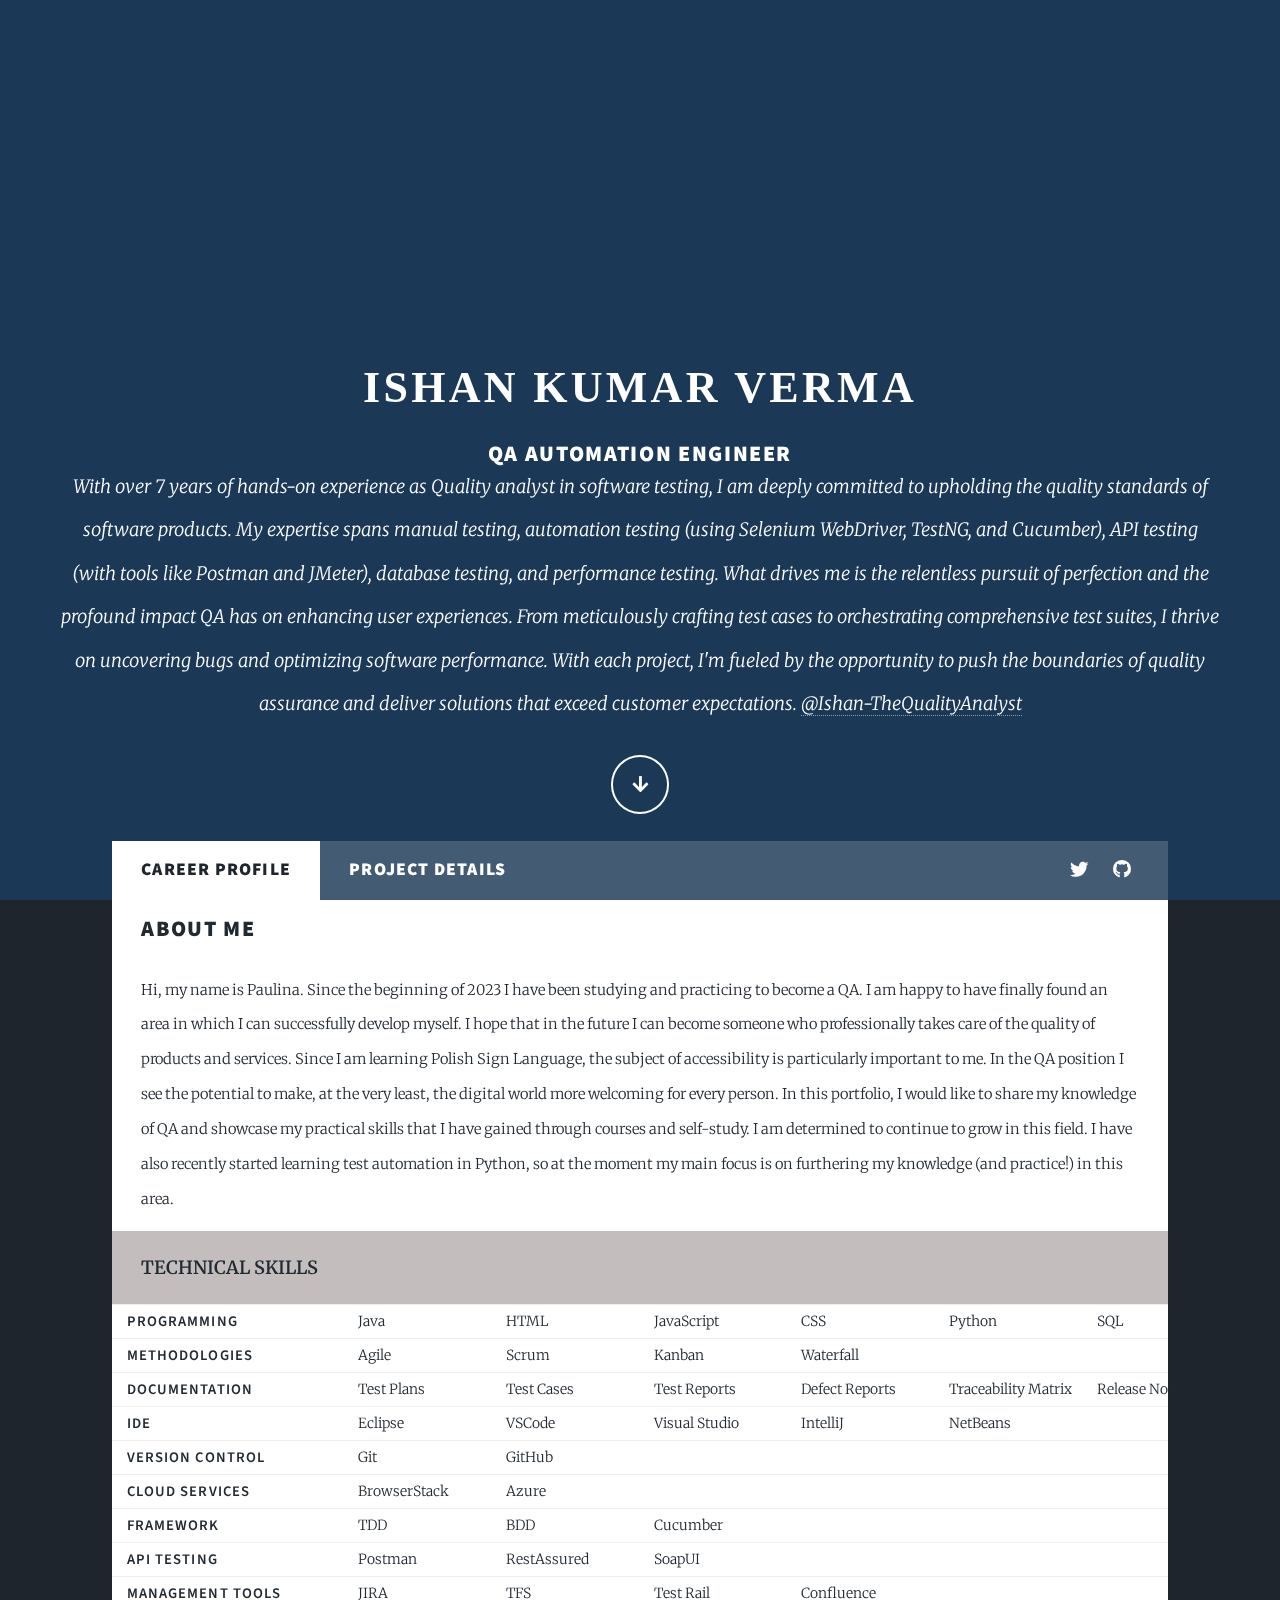
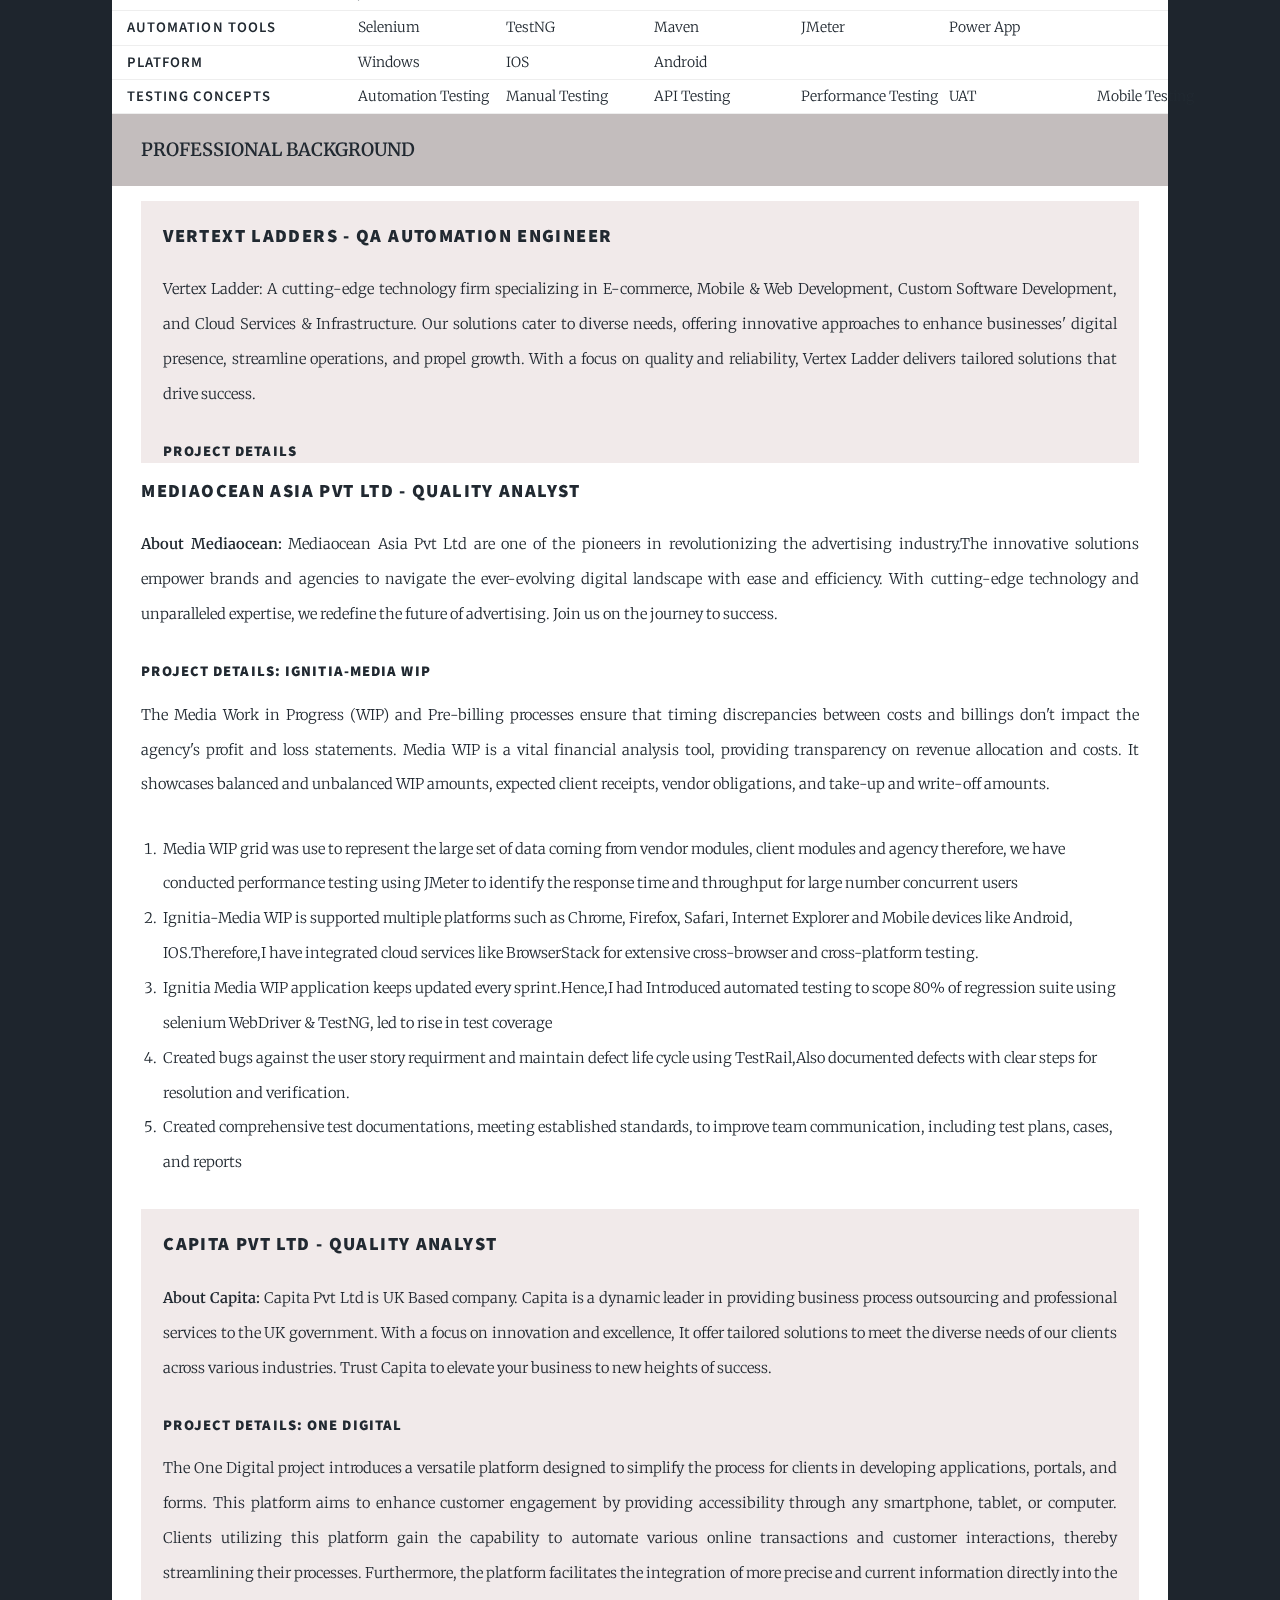
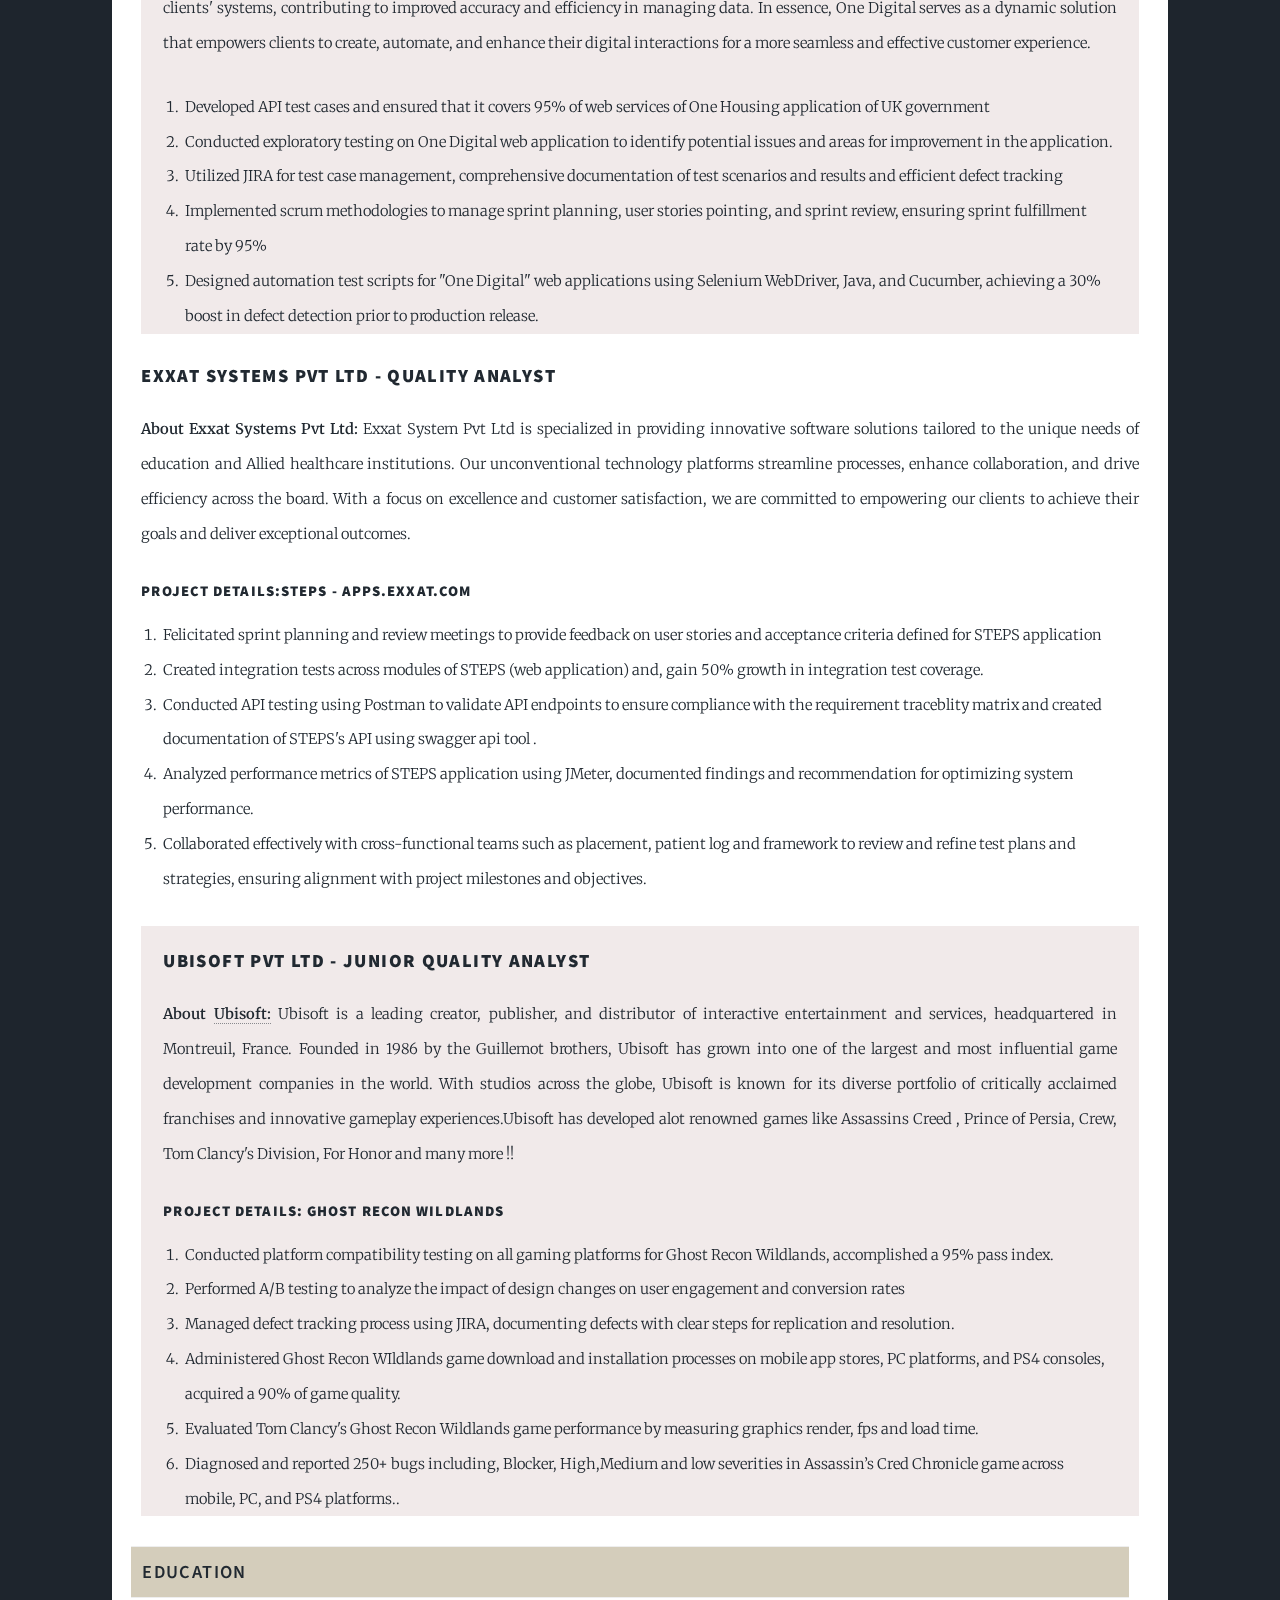
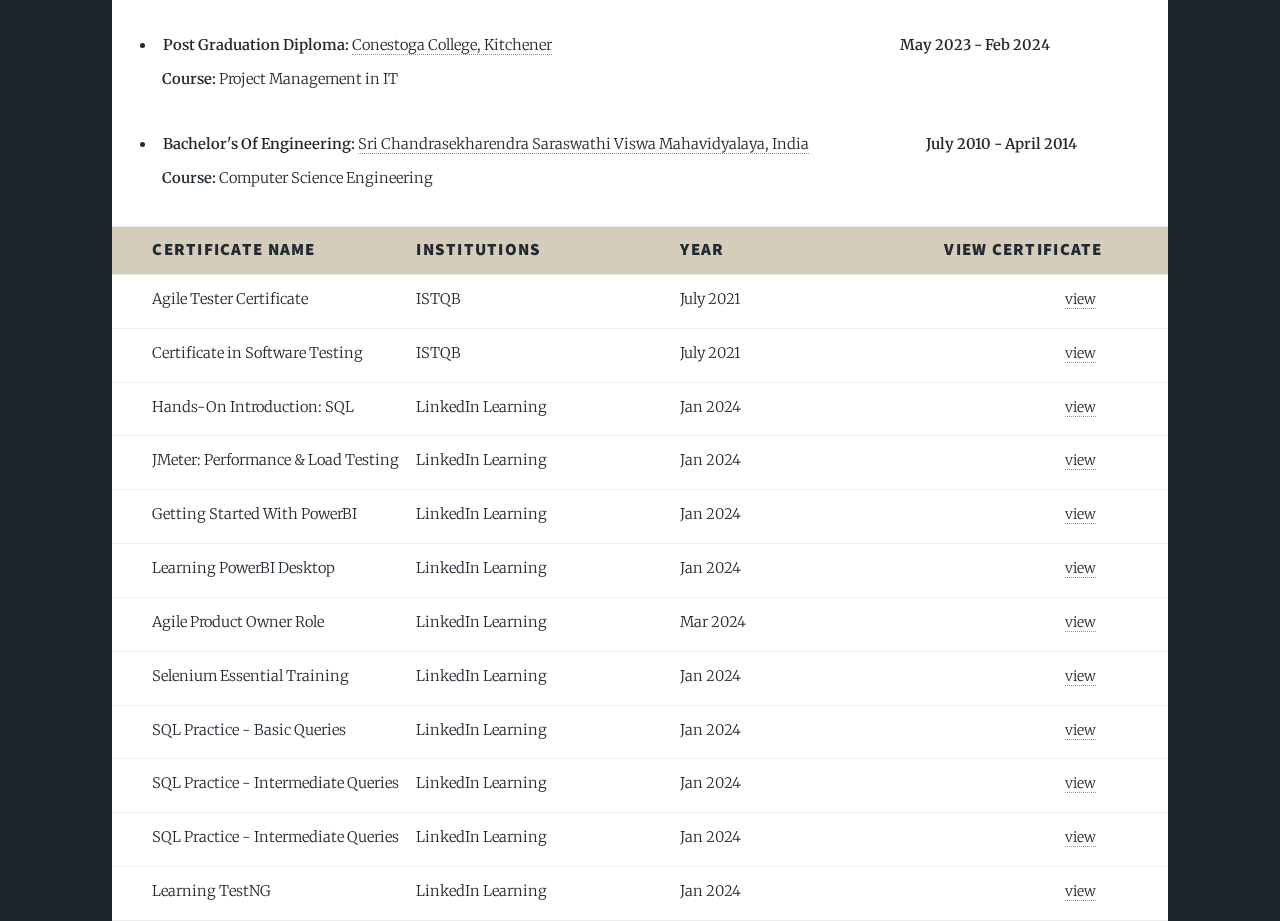
==== commit 5477f568: "Final commit" ====
--- a/elements.html
+++ b/elements.html
@@ -82,7 +82,6 @@
 										  <td>CSS</td>
 										  <td>Python</td>
 										  <td>SQL</td>
-										  <td>Gherkin</td>
 										</tr>
 										<tr>
 										  <th class="mainGrp"><b>Methodologies</b></th>
--- a/assets/css/main.css
+++ b/assets/css/main.css
@@ -73,7 +73,7 @@
 }
 .headerts{
 	/*margin-left: -1% !important;*/
-	background-color: #8f7d4f63;
+	background-color: #64565663;
 	font-size: 124%;
 	text-transform: uppercase;
     width: 100%;
@@ -3250,7 +3250,7 @@
 			left: 0;
 			width: 100%;
 			height: 100%;
-			background-color: #212931;
+			background-color: #1e3f60;
 			background-image: url("../../images/overlay.png"), linear-gradient(0deg, rgba(0, 0, 0, 0.1), rgba(0, 0, 0, 0.1)), url("../../images/bg.jpg");
 			background-size: auto,								auto,														100% auto;
 			background-position: center,								center,														top center;
@@ -3783,7 +3783,7 @@
 	}
 
 		#main > * {
-			padding: 1rem 0rem 1rem 2rem;
+			padding: 1rem 2rem 1rem 2rem;
 			/*border-top: solid 2px #eeeeee;*/
 			margin: 0;
 		}
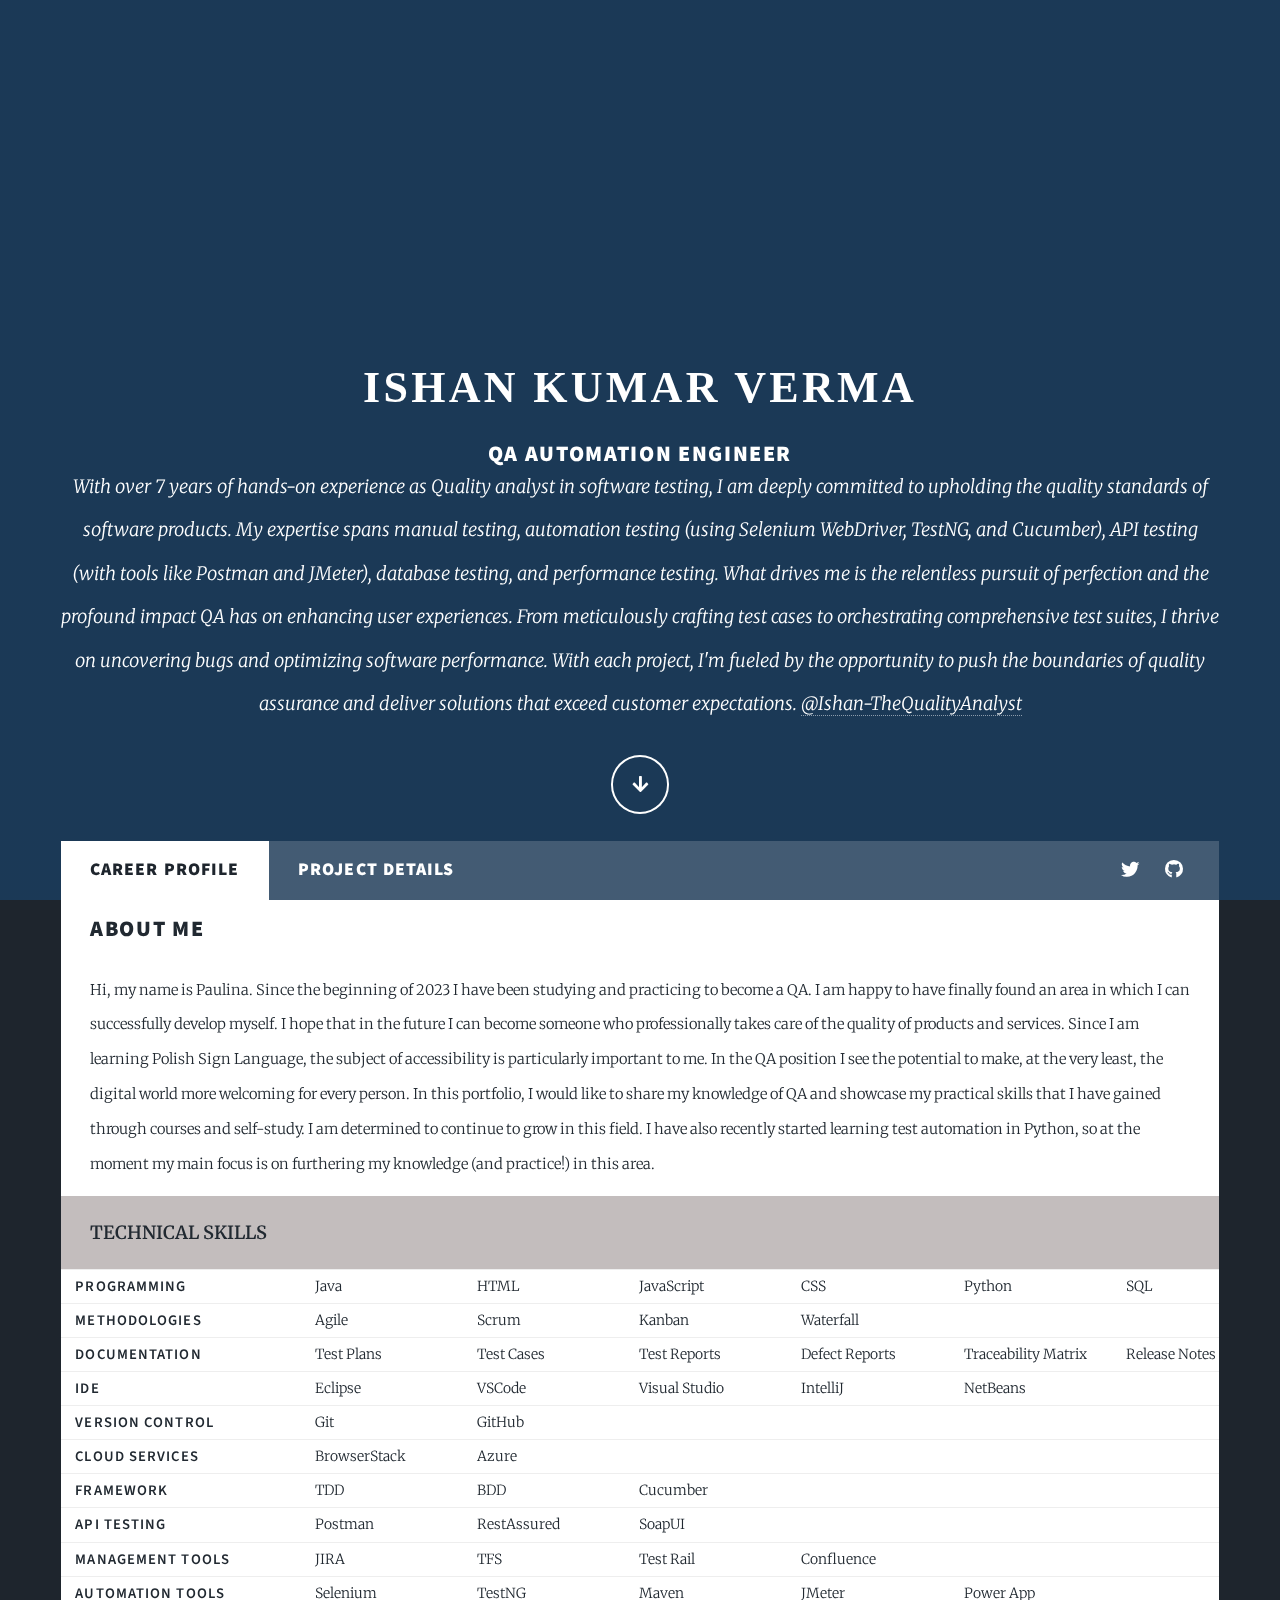
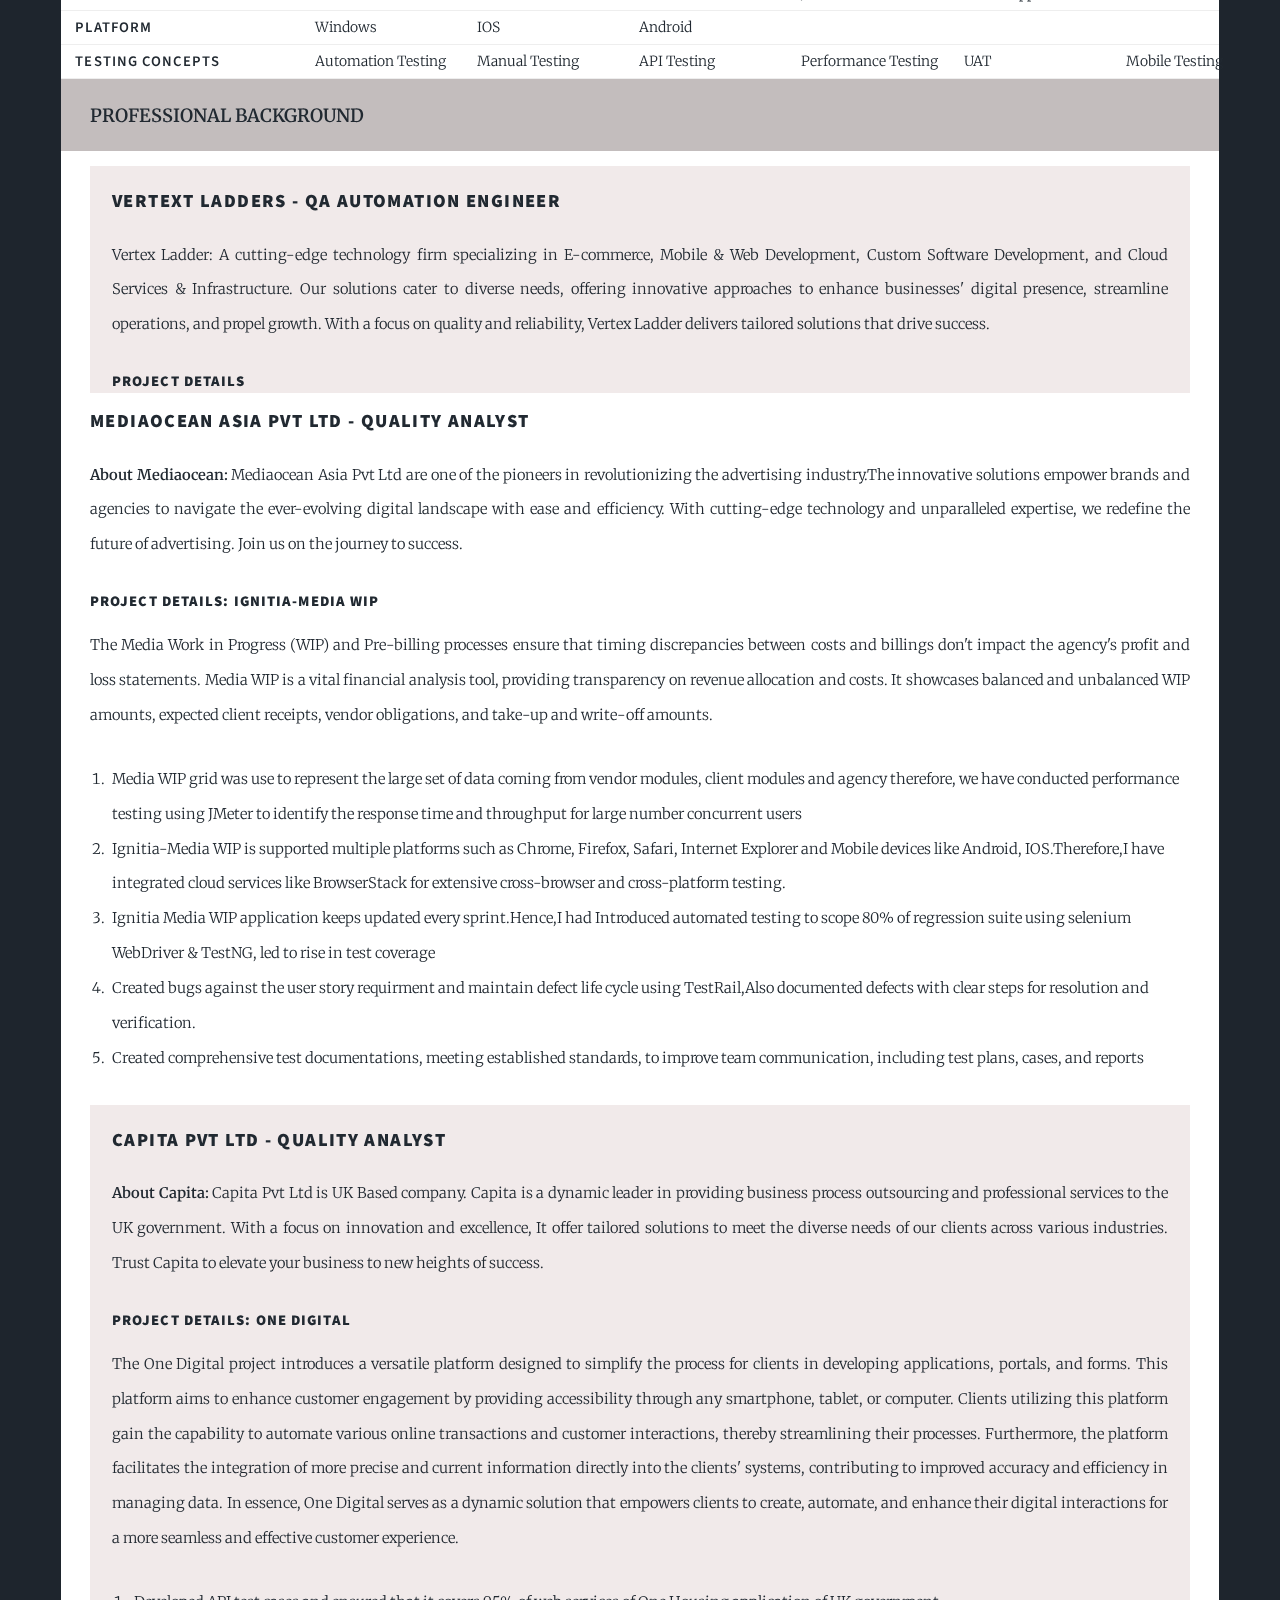
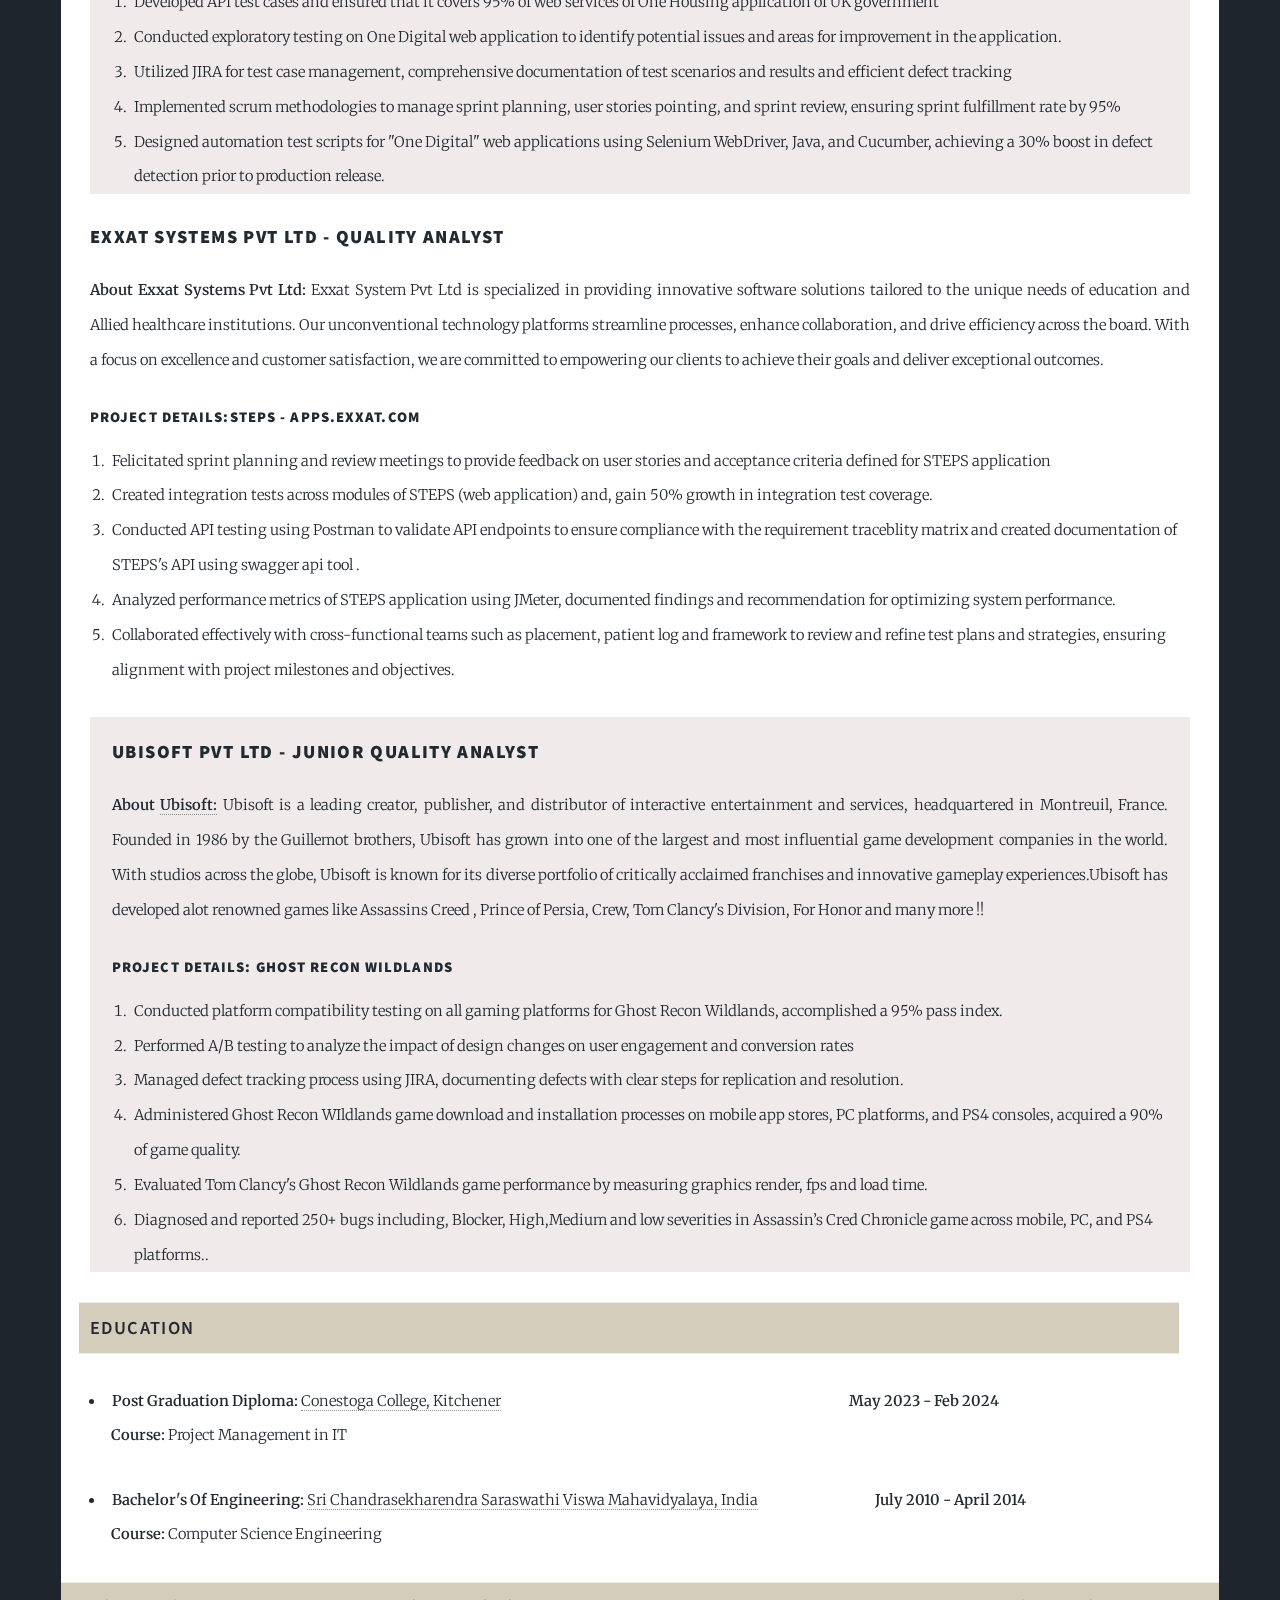
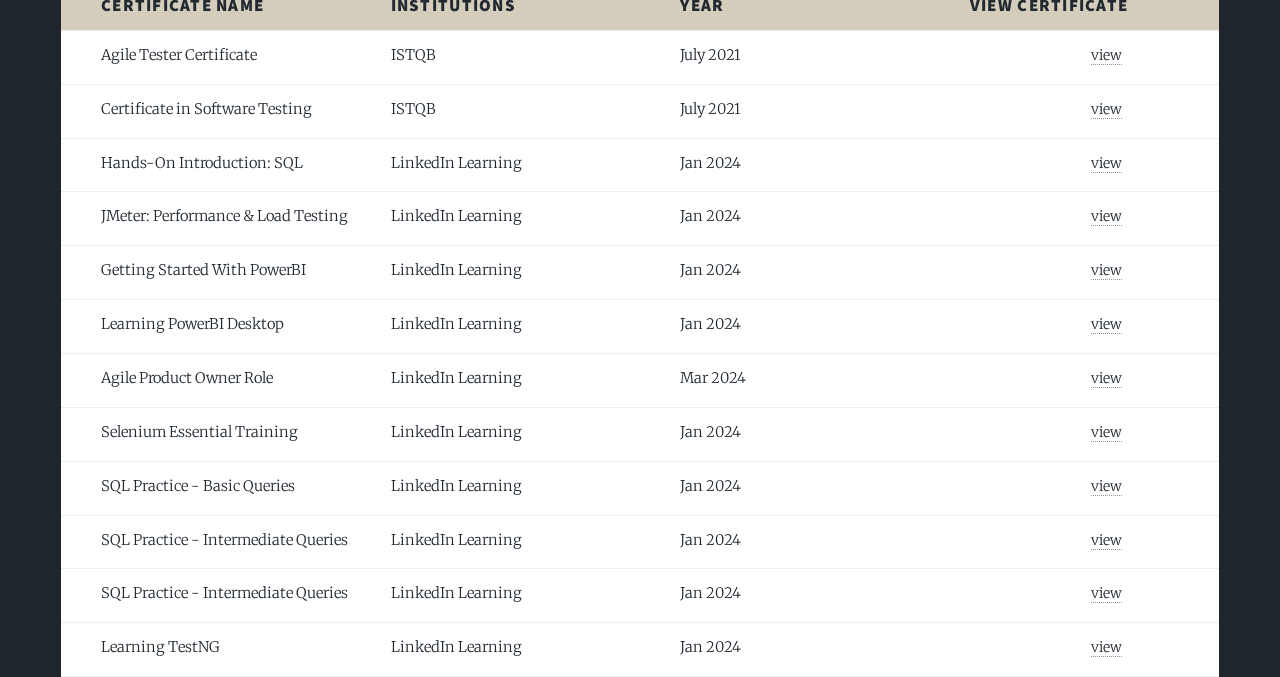
==== commit e4923b6a: "Test Image Relative" ====
--- a/elements.html
+++ b/elements.html
@@ -266,7 +266,7 @@
 												<td class="tabledata_cert">Agile Tester Certificate</td>
 												<td class="tabledata_cert">ISTQB</td>
 												<td class="tabledata_cert">July 2021</td>
-												<td><a href="C:\Portfolio\Port Website\images\Agile-ISTQB.jpg">view</a></td>
+												<td><a href="./images/Agile-ISTQB.jpg">view</a></td>
 											</tr>
 											<tr>
 												<td class="tabledata_cert">Certificate in Software Testing</td>
--- a/assets/css/main.css
+++ b/assets/css/main.css
@@ -3641,7 +3641,7 @@
 		padding: 0 2rem 0 0;
 		position: relative;
 		width: calc(100% - 4rem);
-		max-width: 72rem;
+		max-width: 79rem;
 		z-index: 2;
 	}
 
@@ -3778,7 +3778,7 @@
 		position: relative;
 		margin: 0 auto;
 		width: calc(100% - 4rem);
-		 max-width: 72rem; /*1827px */
+		 max-width: 79rem; /*1827px */
 		z-index: 2;
 	}
 
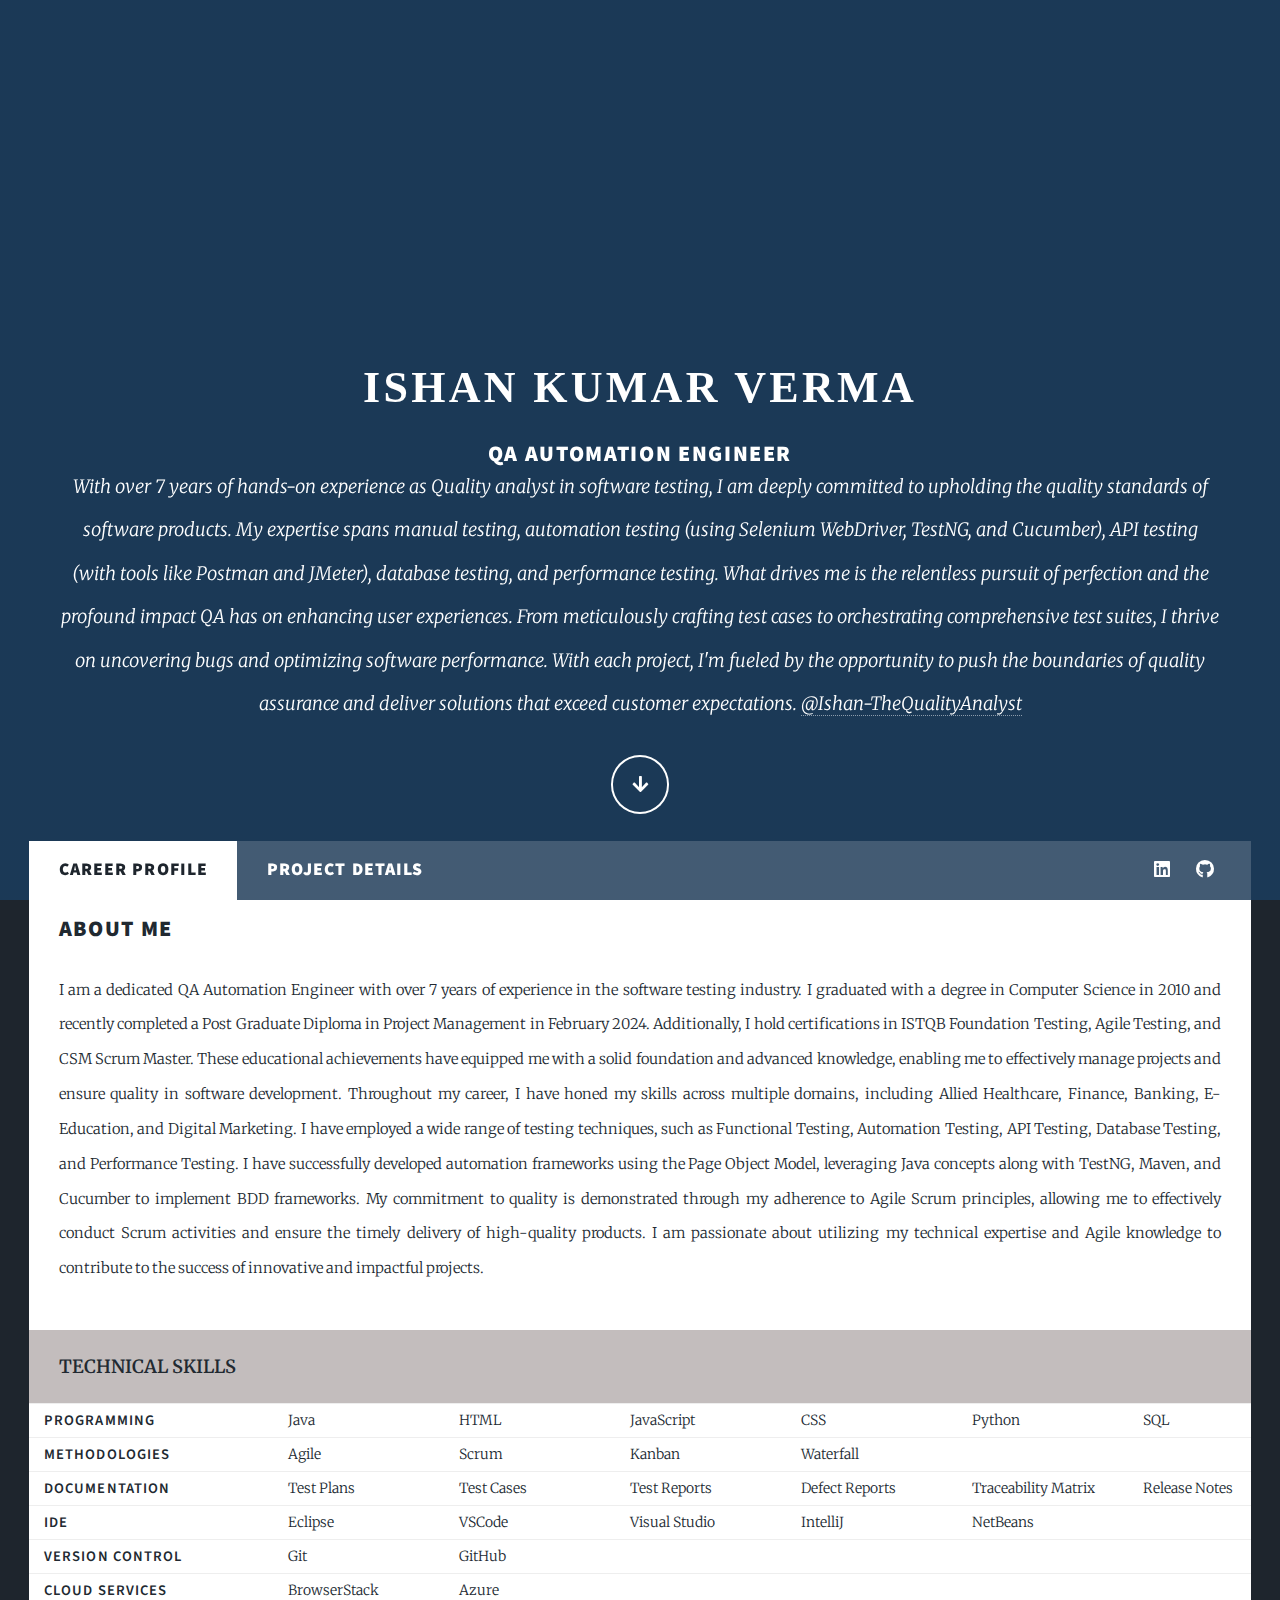
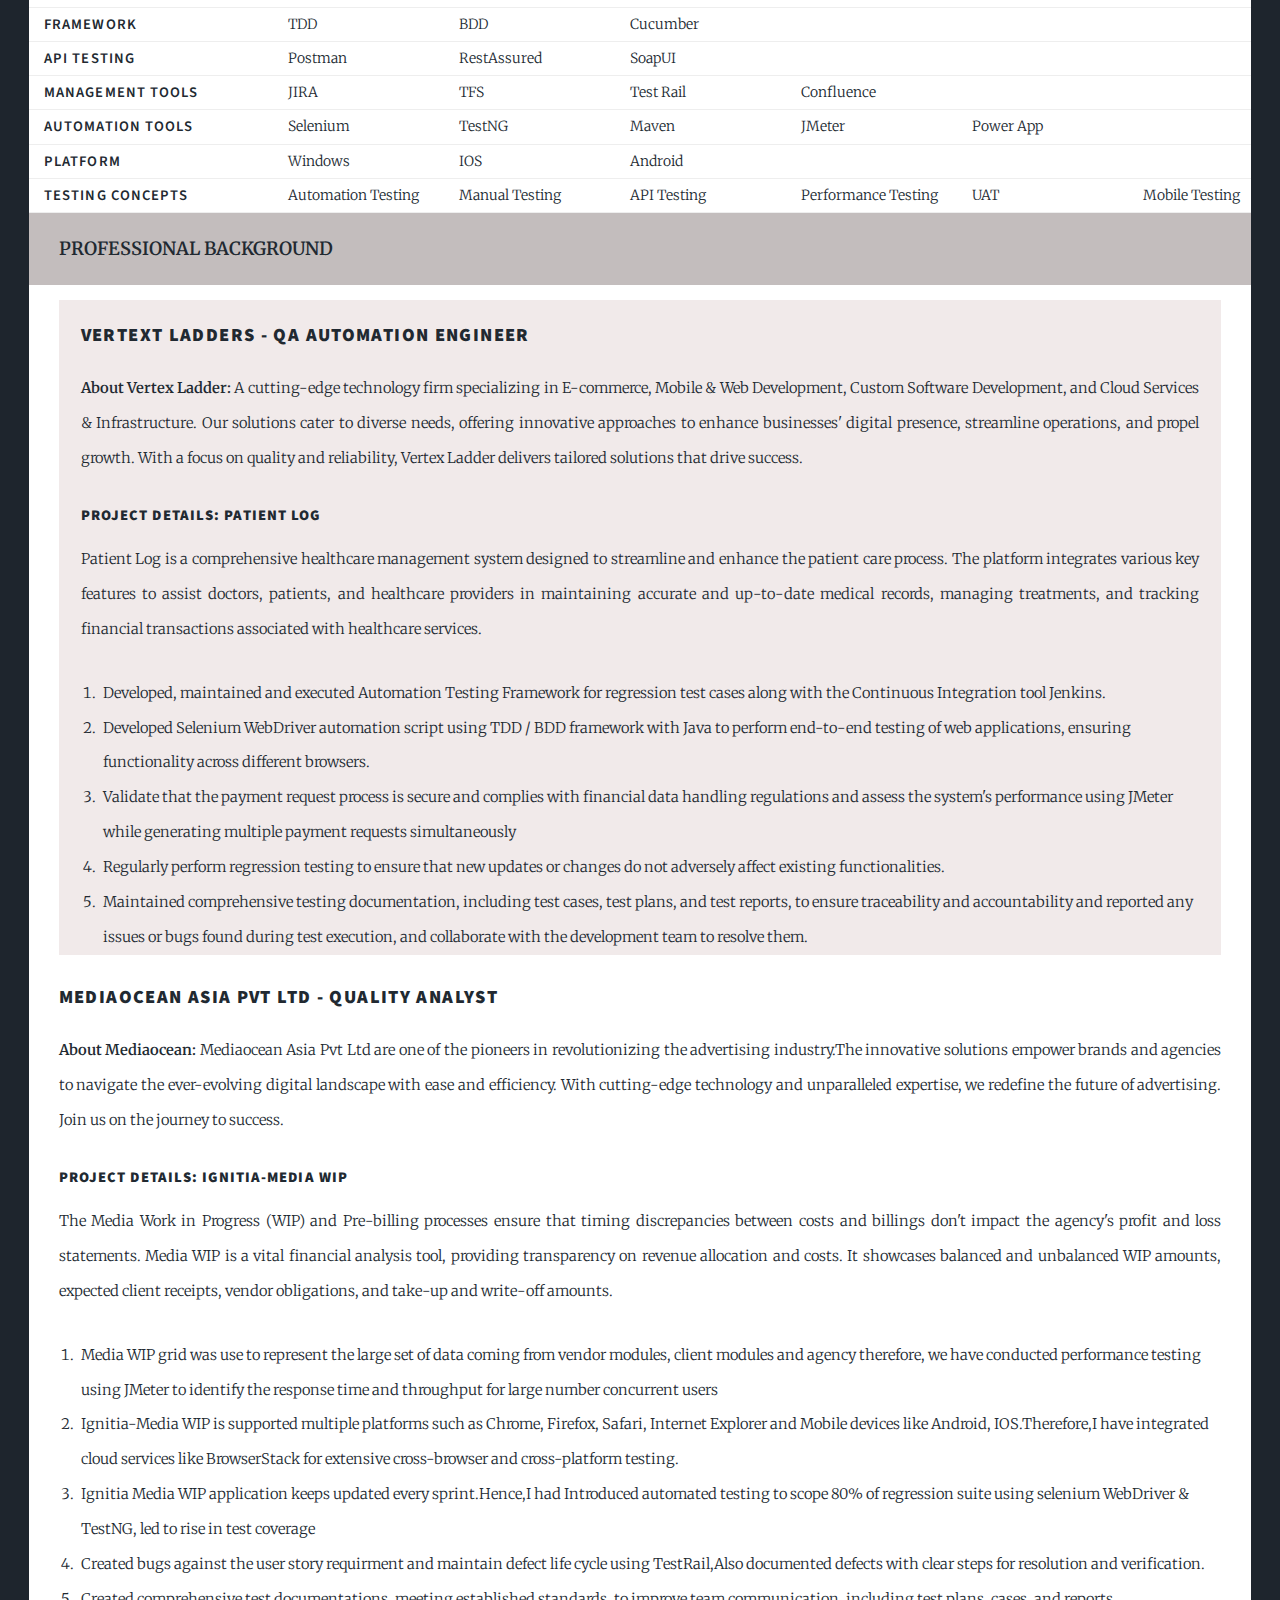
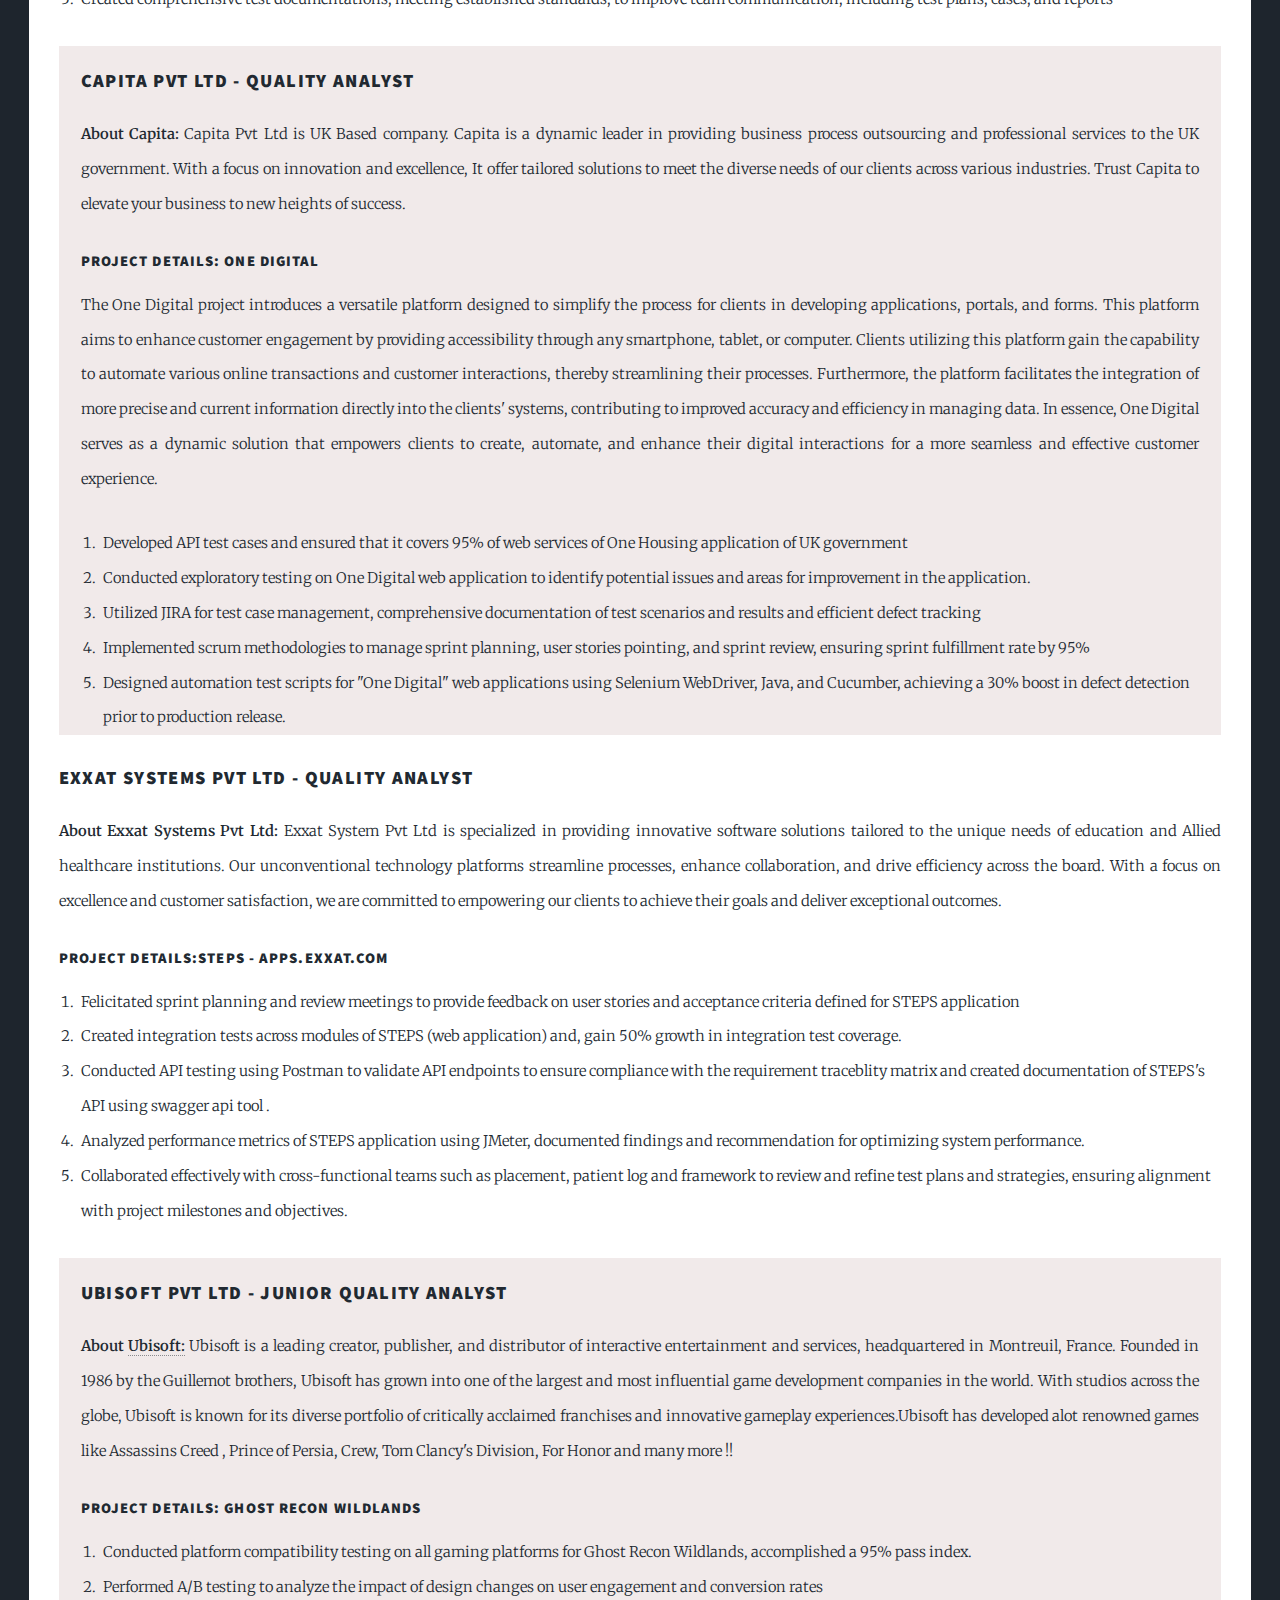
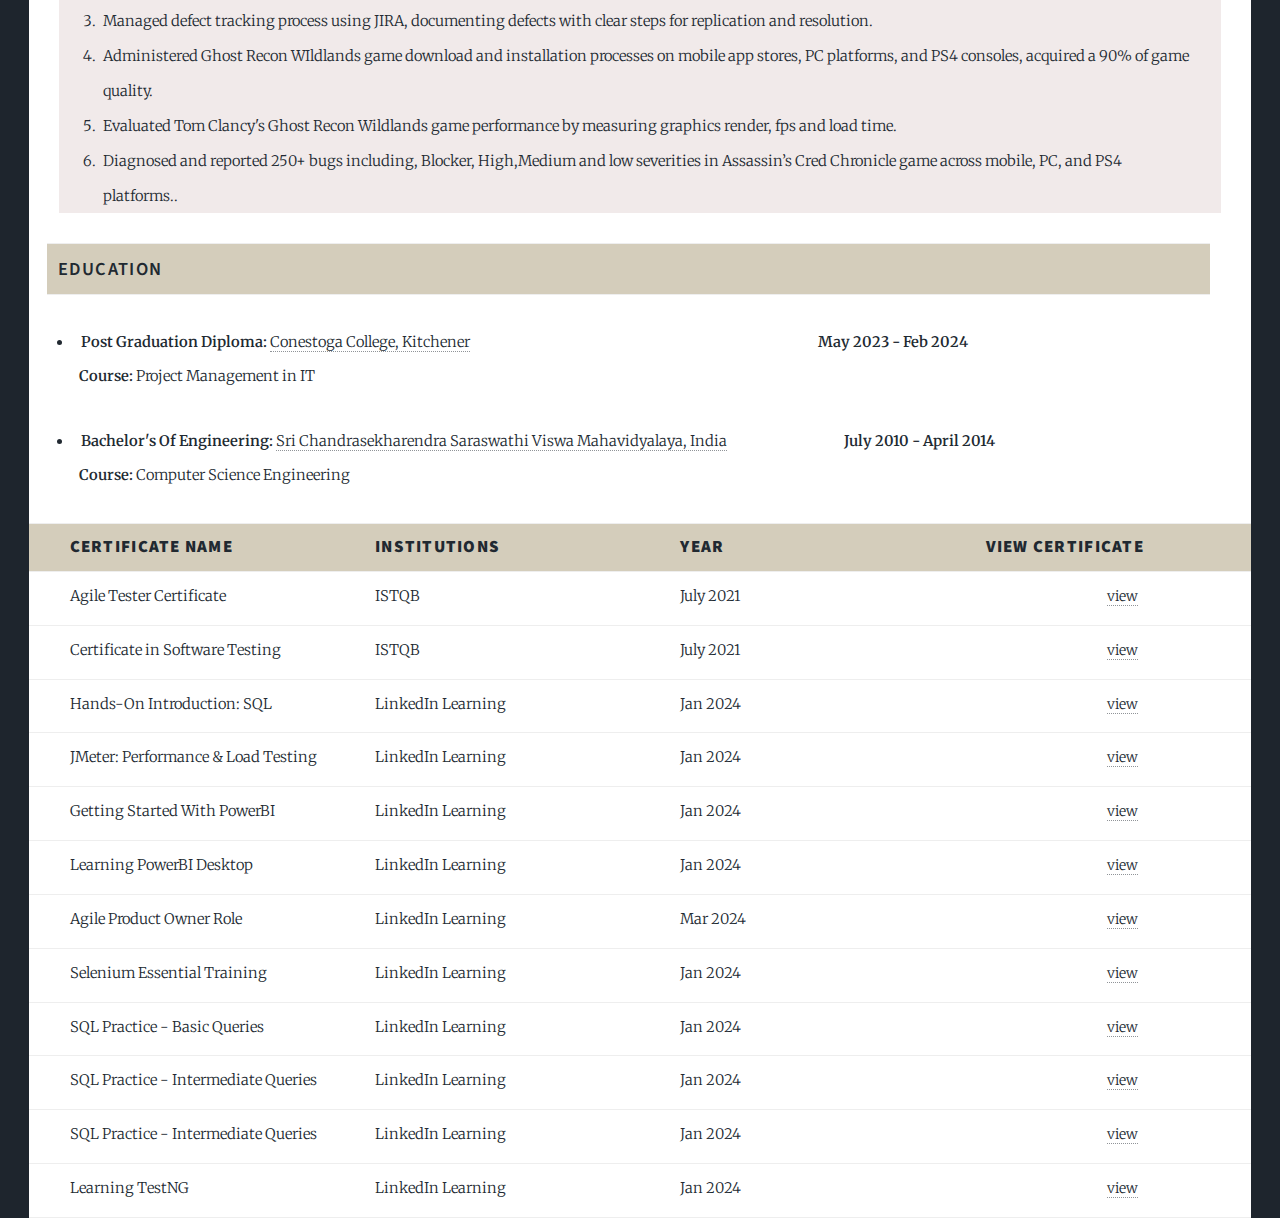
==== commit 1e38a030: "Final_UI Changes" ====
--- a/elements.html
+++ b/elements.html
@@ -45,8 +45,8 @@
 							<!--<li><a href="generic.html">Generic Page</a></li>-->
 						</ul>
 						<ul class="icons">
-							<li><a href="#" class="icon brands fa-twitter"><span class="label">Twitter</span></a></li>
-							<li><a href="#" class="icon brands fa-github"><span class="label">GitHub</span></a></li>
+							<li><a href="https://www.linkedin.com/in/ishan-verma-52595089/" class="icon brands fa-linkedin"><span class="label">LinkedIn</span></a></li>
+							<li><a href="https://github.com/Ishaanv0401/HerohuApp" class="icon brands fa-github"><span class="label">GitHub</span></a></li>
 						</ul>
 					</nav>
 
@@ -62,17 +62,17 @@
 
 								<!--Career Profile detail Information-->
 								<h2>About Me</h2>
-								<div>Hi, my name is Paulina. Since the beginning of 2023 I have been studying and practicing to become a QA.
-									I am happy to have finally found an area in which I can successfully develop myself. I hope that in the
-									future I can become someone who professionally takes care of the quality of products and services. 
-									Since I am learning Polish Sign Language, the subject of accessibility is particularly important to me.
-									In the QA position I see the potential to make, at the very least, the digital world more welcoming for
-									every person. In this portfolio, I would like to share my knowledge of QA and showcase my practical 
-									skills that I have gained through courses and self-study. I am determined to continue to grow in this
-									field. I have also recently started learning test automation in Python,
-									so at the moment my main focus is on furthering my knowledge (and practice!) in this area.</div>
+								<div>
+									<p>I am a dedicated QA Automation Engineer with over 7 years of experience in the software testing industry. I graduated with a degree in Computer Science in 2010 and recently completed a Post Graduate Diploma in Project Management in February 2024. Additionally, I hold certifications in ISTQB Foundation Testing, Agile Testing, and CSM Scrum Master.
+
+									These educational achievements have equipped me with a solid foundation and advanced knowledge, enabling me to effectively manage projects and ensure quality in software development. Throughout my career, I have honed my skills across multiple domains, including Allied Healthcare, Finance, Banking, E-Education, and Digital Marketing.
+
+									I have employed a wide range of testing techniques, such as Functional Testing, Automation Testing, API Testing, Database Testing, and Performance Testing. I have successfully developed automation frameworks using the Page Object Model, leveraging Java concepts along with TestNG, Maven, and Cucumber to implement BDD frameworks.
+
+									My commitment to quality is demonstrated through my adherence to Agile Scrum principles, allowing me to effectively conduct Scrum activities and ensure the timely delivery of high-quality products. I am passionate about utilizing my technical expertise and Agile knowledge to contribute to the success of innovative and impactful projects.</p>
+								</div>
 								<!-- Text stuff -->
-									<div class="headerts"><b>Technical Skills</b></div>
+									<div class="headerts"><b>Technical Skills</b> </div>
 									<table>
 										<tr>
 										  <th class="mainGrp"><b>Programming</b></th>
@@ -163,20 +163,26 @@
 											<td>Performance Testing</td>
 											<td>UAT</td>
 											<td>Mobile Testing</td>
-											
-											
-											
-
 										  </tr>
 									  </table>
+
 									<!--<hr />-->
 									<div class="headerts"> <b>Professional Background </b></div>
-								<div class="experience">
+								    <div class="experience">
 									<div>
 									<h3>Vertext Ladders - QA Automation Engineer</h3>
-									<p>Vertex Ladder: A cutting-edge technology firm specializing in E-commerce, Mobile & Web Development, Custom Software Development, and Cloud Services & Infrastructure. Our solutions cater to diverse needs, offering innovative approaches to enhance businesses' digital presence, streamline operations, and propel growth. With a focus on quality and reliability, Vertex Ladder delivers tailored solutions that drive success.</p>
-									<H4>Project Details</h4>
-									</div>
+									<p><b>About Vertex Ladder:</b> A cutting-edge technology firm specializing in E-commerce, Mobile & Web Development, Custom Software Development, and Cloud Services & Infrastructure. Our solutions cater to diverse needs, offering innovative approaches to enhance businesses' digital presence, streamline operations, and propel growth. With a focus on quality and reliability, Vertex Ladder delivers tailored solutions that drive success.</p>
+									<h4>Project Details: Patient Log</h4>
+									<p>Patient Log is a comprehensive healthcare management system designed to streamline and enhance the patient care process. The platform integrates various key features to assist doctors, patients, and healthcare providers in maintaining accurate and up-to-date medical records, managing treatments, and tracking financial transactions associated with healthcare services.</p>
+									<ol type="a">
+										<li>Developed, maintained and executed Automation Testing Framework for regression test cases along with the Continuous Integration tool Jenkins.</li>
+										<li>Developed Selenium WebDriver automation script using TDD / BDD framework with Java to perform end-to-end testing of web applications, ensuring functionality across different browsers.</li>
+										<li>Validate that the payment request process is secure and complies with financial data handling regulations and assess the system's performance using JMeter while generating multiple payment requests simultaneously </li>
+										<li>Regularly perform regression testing to ensure that new updates or changes do not adversely affect existing functionalities.</li>
+										<li>Maintained comprehensive testing documentation, including test cases, test plans, and test reports, to ensure traceability and accountability and reported any issues or bugs found during test execution, and collaborate with the development team to resolve them.</li>
+									</ol>
+								</div>
+
 									<div>
 										<h3>Mediaocean Asia Pvt Ltd - Quality Analyst</h3>
 										<p><b>About Mediaocean:</b> Mediaocean Asia Pvt Ltd are one of the pioneers in revolutionizing the advertising industry.The innovative solutions empower brands and agencies to navigate the ever-evolving digital landscape with ease and efficiency. With cutting-edge technology and unparalleled expertise, we redefine the future of advertising. Join us on the journey to success.</p>
@@ -190,7 +196,7 @@
 											<li>Created comprehensive test documentations, meeting established standards, to improve team communication, including test plans, cases, and reports</li>
 										</ol>
 									</div>
-									<div>
+									<div class="experience">
 									<h3>Capita Pvt Ltd - Quality Analyst</h3>
 									<p><b>About Capita:</b> Capita Pvt Ltd is UK Based company. Capita is a dynamic leader in providing business process outsourcing and professional services to the UK government. With a focus on innovation and excellence, It offer tailored solutions to meet the diverse needs of our clients across various industries. Trust Capita to elevate your business to new heights of success.</p>
 									<h4>Project Details: One Digital</h4>
@@ -272,77 +278,77 @@
 												<td class="tabledata_cert">Certificate in Software Testing</td>
 												<td class="tabledata_cert">ISTQB</td>
 												<td class="tabledata_cert">July 2021</td>
-												<td><a href="C:\Portfolio\Port Website\images\SoftwareTesting-ISTQB.jpg">view</a></td>
+												<td><a href="./images/SoftwareTesting-ISTQB.jpg">view</a></td>
 											</tr>
 
 											<tr>
 												<td class="tabledata_cert">Hands-On Introduction: SQL</td>
 												<td class="tabledata_cert">LinkedIn Learning</td>
 												<td class="tabledata_cert">Jan 2024</td>
-												<td><a href="C:\Portfolio\Port Website\images\LinkedInLearning_IntroToSQL.jpg">view</a></td>
+												<td><a href="./images/LinkedInLearning_IntroToSQL.jpg">view</a></td>
 											</tr>
 
 											<tr>
 												<td class="tabledata_cert">JMeter: Performance & Load Testing</td>
 												<td class="tabledata_cert">LinkedIn Learning</td>
 												<td class="tabledata_cert">Jan 2024</td>
-												<td><a href="C:\Portfolio\Port Website\images\LinkedInLearning_JMeter.jpg">view</a></td>
+												<td><a href="./images/LinkedInLearning_JMeter.jpg">view</a></td>
 											</tr>
 
 											<tr>
 												<td class="tabledata_cert">Getting Started With PowerBI</td>
 												<td class="tabledata_cert">LinkedIn Learning</td>
 												<td class="tabledata_cert">Jan 2024</td>
-												<td><a href="C:\Portfolio\Port Website\images\LinkedInLearning_PowerBI.jpg">view</a></td>
+												<td><a href="./images/LinkedInLearning_PowerBI.jpg">view</a></td>
 											</tr>
 
 											<tr>
 												<td class="tabledata_cert">Learning PowerBI Desktop</td>
 												<td class="tabledata_cert">LinkedIn Learning</td>
 												<td class="tabledata_cert">Jan 2024</td>
-												<td><a href="C:\Portfolio\Port Website\images\LinkedInLearning_PowerBIDesktop.jpg">view</a></td>
+												<td><a href="./images/LinkedInLearning_PowerBIDesktop.jpg">view</a></td>
 											</tr>
 
 											<tr>
 												<td class="tabledata_cert">Agile Product Owner Role</td>
 												<td class="tabledata_cert">LinkedIn Learning</td>
 												<td class="tabledata_cert">Mar 2024</td>
-												<td><a href="C:\Portfolio\Port Website\images\LinkedInLearning_ProductOwner.jpg">view</a></td>
+												<td><a href="./images/LinkedInLearning_ProductOwner.jpg">view</a></td>
 											</tr>
 
 											<tr>
 												<td class="tabledata_cert">Selenium Essential Training</td>
 												<td class="tabledata_cert">LinkedIn Learning</td>
 												<td class="tabledata_cert">Jan 2024</td>
-												<td><a href="C:\Portfolio\Port Website\images\LinkedInLearning_Selenium.jpg">view</a></td>
+												<td><a href="./images/LinkedInLearning_Selenium.jpg">view</a></td>
 											</tr>
 
 											<tr>
 												<td class="tabledata_cert">SQL Practice - Basic Queries</td>
 												<td class="tabledata_cert">LinkedIn Learning</td>
 												<td class="tabledata_cert">Jan 2024</td>
-												<td><a href="C:\Portfolio\Port Website\images\LinkedInLearning_SqlBasic.jpg">view</a></td>
+												<td><a href="./images/LinkedInLearning_SqlBasic.jpg">view</a></td>
 											</tr>
 
 											<tr>
 												<td class="tabledata_cert">SQL Practice - Intermediate Queries</td>
 												<td class="tabledata_cert">LinkedIn Learning</td>
 												<td class="tabledata_cert">Jan 2024</td>
-												<td><a href="C:\Portfolio\Port Website\images\LinkedInLearning_SqlQueries.jpg">view</a></td>
+												<td><a href="./images/LinkedInLearning_SqlQueries.jpg">view</a></td>
 											</tr>
 
 											<tr>
 												<td class="tabledata_cert">SQL Practice - Intermediate Queries</td>
 												<td class="tabledata_cert">LinkedIn Learning</td>
 												<td class="tabledata_cert">Jan 2024</td>
-												<td><a href="C:\Portfolio\Port Website\images\LinkedInLearning_SqlQueries.jpg">view</a></td>
+												<td><a href="./images/LinkedInLearning_SqlQueries.jpg">view</a></td>
 											</tr>
 
 											<tr>
 												<td class="tabledata_cert">Learning TestNG</td>
 												<td class="tabledata_cert">LinkedIn Learning</td>
 												<td class="tabledata_cert">Jan 2024</td>
-												<td><a href="C:\Portfolio\Port Website\images\LinkedInLearning_TestNG.jpg">view</a></td>
+												<td><a href="./images/LinkedInLearning_TestNG.jpg">view</a></td>
 											</tr>
 
 										</table>
--- a/assets/css/main.css
+++ b/assets/css/main.css
@@ -3641,7 +3641,7 @@
 		padding: 0 2rem 0 0;
 		position: relative;
 		width: calc(100% - 4rem);
-		max-width: 79rem;
+		max-width: 84rem;
 		z-index: 2;
 	}
 
@@ -3778,7 +3778,7 @@
 		position: relative;
 		margin: 0 auto;
 		width: calc(100% - 4rem);
-		 max-width: 79rem; /*1827px */
+		 max-width: 84rem; /*1827px */
 		z-index: 2;
 	}
 
